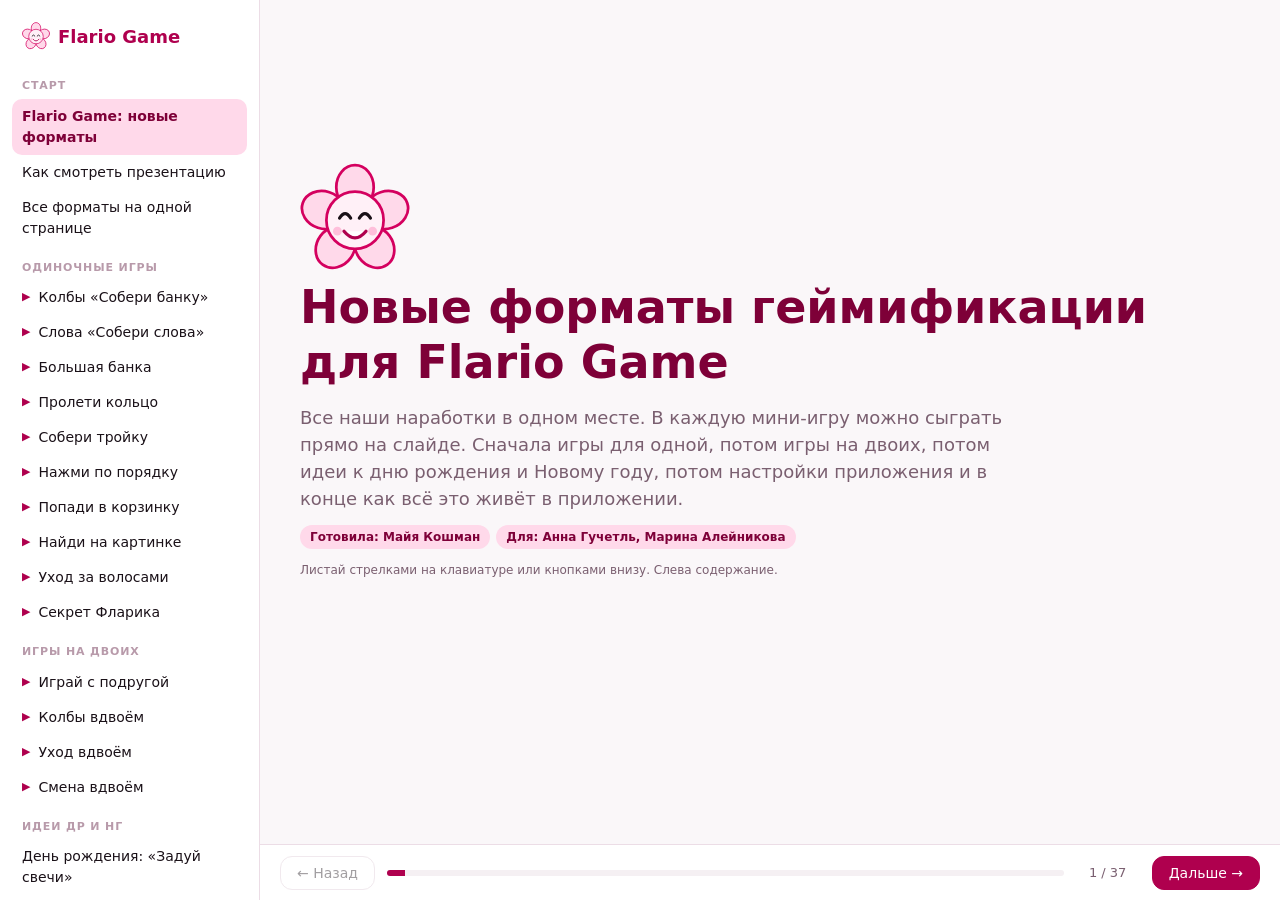
==== mini-games-deck/flario-mini-games.html @ 47e6e738 "Добавить интерактивную презентацию мини-игр Flario Game и навык по новым форматам геймификации Co-au" ====
<!doctype html>
<html lang="ru">
<head>
<meta charset="utf-8">
<meta name="viewport" content="width=device-width,initial-scale=1">
<title>Flario Game: новые форматы геймификации</title>
<style>:root{
  --bg:#faf7f9;--crimson:#af004e;--crimson-dark:#7e0038;--crimson2:#d4005f;--blush:#ffd9ea;
  --surface:#fff;--surface-soft:#f5f0f3;--border:#ecdde6;--border2:#ddc9d5;
  --text:#1a1118;--muted:#7a5f70;--text3:#b89aaa;
  --green:#27500a;--green-bg:#eaf3de;--amber:#633806;--amber-bg:#faeeda;--red:#a32d2d;--red-bg:#fcebeb;
  --s:1;
}
*{box-sizing:border-box}
html,body{margin:0;height:100%;background:var(--bg);color:var(--text);font-family:Geologica,"Segoe UI",system-ui,-apple-system,Roboto,Arial,sans-serif;font-size:16px;line-height:1.5}
button{font-family:inherit;cursor:pointer}
#deck{display:grid;grid-template-columns:260px 1fr;grid-template-rows:1fr 56px;height:100vh}
#side{grid-row:1/3;background:#fff;border-right:1px solid var(--border);overflow-y:auto;padding:18px 12px 24px}
#side .brand{font-weight:700;color:var(--crimson);font-size:18px;padding:4px 10px 14px;display:flex;align-items:center;gap:8px}
#side .sec{font-size:11px;letter-spacing:.08em;text-transform:uppercase;color:var(--text3);padding:14px 10px 4px;font-weight:600}
#side a{display:flex;gap:8px;align-items:center;padding:7px 10px;border-radius:10px;color:var(--text);text-decoration:none;font-size:14px;cursor:pointer}
#side a:hover{background:var(--surface-soft)}
#side a.on{background:var(--blush);color:var(--crimson-dark);font-weight:600}
#side a .play{font-size:11px;color:var(--crimson)}
#stage{overflow:auto;position:relative}
#bar{display:flex;align-items:center;gap:12px;padding:0 20px;border-top:1px solid var(--border);background:#fff}
#bar .grow{flex:1;height:6px;border-radius:3px;background:var(--surface-soft);overflow:hidden}
#bar .grow i{display:block;height:100%;background:var(--crimson);transition:width .3s}
#bar .cnt{font-size:13px;color:var(--muted);min-width:64px;text-align:center}
.btn{border:1px solid var(--border2);background:#fff;color:var(--text);border-radius:12px;padding:8px 16px;font-size:14px;font-weight:500;transition:.15s}
.btn:hover{background:var(--surface-soft)}
.btn.pri{background:var(--crimson);color:#fff;border-color:var(--crimson)}
.btn.pri:hover{background:var(--crimson-dark)}
.btn.sm{padding:5px 12px;font-size:13px;border-radius:10px}
.btn[disabled]{opacity:.4;cursor:default}

.slide{padding:28px 40px 40px;max-width:1280px;margin:0 auto;animation:fade .25s}
@keyframes fade{from{opacity:0;transform:translateY(6px)}to{opacity:1;transform:none}}
.slide h1{font-size:34px;line-height:1.2;margin:0 0 8px;color:var(--crimson-dark)}
.slide h2{font-size:26px;line-height:1.25;margin:0 0 6px;color:var(--crimson-dark)}
.slide h3{font-size:16px;margin:18px 0 6px;color:var(--crimson)}
.slide p{margin:6px 0}
.lead{font-size:18px;color:var(--muted);max-width:720px}
.pill{display:inline-block;font-size:12px;font-weight:600;padding:3px 10px;border-radius:20px;background:var(--blush);color:var(--crimson-dark);margin-right:6px}
.pill.g{background:var(--green-bg);color:var(--green)}
.pill.a{background:var(--amber-bg);color:var(--amber)}
.pill.r{background:var(--red-bg);color:var(--red)}
.split{display:grid;grid-template-columns:minmax(0,1fr) 420px;gap:36px;align-items:start}
.split.wide{grid-template-columns:minmax(0,1fr) 520px}
.card{background:#fff;border:1px solid var(--border);border-radius:18px;padding:16px 18px;margin:12px 0}
.card h4{margin:0 0 6px;font-size:14px;color:var(--crimson);text-transform:uppercase;letter-spacing:.04em}
.card.now{background:var(--green-bg);border-color:#cfe3b8}
.card.now h4{color:var(--green)}
.card.future{background:#f6f0fb;border-color:#e0d3f0}
.card.future h4{color:#5b3a8c}
.card.miss{background:var(--amber-bg);border-color:#efd5a8}
.card.miss h4{color:var(--amber)}
.card ul,.card ol{margin:4px 0 4px 18px;padding:0}
.card li{margin:3px 0}
.grid{display:grid;gap:14px}
.grid.c2{grid-template-columns:1fr 1fr}.grid.c3{grid-template-columns:repeat(3,1fr)}.grid.c4{grid-template-columns:repeat(4,1fr)}
.tile{background:#fff;border:1px solid var(--border);border-radius:18px;padding:14px 16px;cursor:pointer;transition:.15s;text-align:left}
.tile:hover{border-color:var(--crimson);transform:translateY(-2px);box-shadow:0 6px 18px rgba(175,0,78,.1)}
.tile b{display:block;color:var(--crimson-dark)}
.tile span{font-size:13px;color:var(--muted)}
.hero{min-height:calc(100vh - 140px);display:flex;flex-direction:column;justify-content:center;align-items:flex-start}
.hero h1{font-size:46px}
.divider{min-height:calc(100vh - 140px);display:flex;flex-direction:column;justify-content:center}
.divider .num{font-size:90px;font-weight:800;color:var(--blush);line-height:1}
table.t{width:100%;border-collapse:collapse;font-size:14px;background:#fff;border-radius:14px;overflow:hidden;border:1px solid var(--border)}
table.t th{background:var(--surface-soft);text-align:left;padding:9px 12px;font-size:12px;text-transform:uppercase;letter-spacing:.04em;color:var(--muted)}
table.t td{padding:9px 12px;border-top:1px solid var(--border);vertical-align:top}
table.t td.ok{background:var(--green-bg);color:var(--green);text-align:center;font-weight:600}
table.t td.no{background:var(--red-bg);color:var(--red);text-align:center;font-weight:600}
table.t td.mid{background:var(--amber-bg);color:var(--amber);text-align:center;font-weight:600}
table.t td.self{background:var(--surface-soft);text-align:center;color:var(--text3)}

/* phone */
.phone-wrap{width:420px;height:calc(660px * var(--s));display:flex;justify-content:center;position:sticky;top:12px}
.phone{width:380px;height:640px;border-radius:38px;background:#1a1118;padding:10px;transform:scale(var(--s));transform-origin:top center;box-shadow:0 20px 50px rgba(126,0,56,.22);flex:none}
.phone-screen{width:100%;height:100%;border-radius:30px;background:var(--bg);overflow:hidden;position:relative;display:flex;flex-direction:column}
.app-bar{display:flex;align-items:center;gap:8px;padding:12px 14px 10px;background:#fff;border-bottom:1px solid var(--border);flex:none}
.app-back{font-size:22px;color:var(--crimson);width:20px}
.app-title{flex:1;min-width:0;line-height:1.2}
.app-title b{font-size:15px;display:block;white-space:nowrap;overflow:hidden;text-overflow:ellipsis}
.app-title small{font-size:11px;color:var(--muted)}
.chip{background:var(--blush);color:var(--crimson-dark);font-weight:700;font-size:12px;border-radius:14px;padding:4px 9px;white-space:nowrap}
.app-body{flex:1;position:relative;overflow:hidden;display:flex;flex-direction:column;align-items:center;padding:8px 8px 10px;user-select:none;-webkit-user-select:none;touch-action:none}
.g-top{display:flex;gap:6px;align-items:center;justify-content:space-between;width:100%;font-size:13px;color:var(--muted);padding:0 4px 6px;flex:none}
.g-top b{color:var(--crimson-dark)}
.g-note{font-size:12px;color:var(--muted);text-align:center;padding:4px 10px;flex:none}
.tabs{display:flex;gap:6px;margin-bottom:6px;flex:none}
.tabs button{border:1px solid var(--border2);background:#fff;border-radius:16px;padding:4px 12px;font-size:12px;color:var(--muted)}
.tabs button.on{background:var(--crimson);color:#fff;border-color:var(--crimson)}
.overlay{position:absolute;inset:0;background:rgba(250,247,249,.94);display:flex;flex-direction:column;align-items:center;justify-content:center;gap:10px;text-align:center;padding:24px;z-index:50;animation:fade .25s}
.overlay h3{margin:0;font-size:22px;color:var(--crimson-dark)}
.overlay p{margin:0;color:var(--muted);font-size:14px}
.overlay.lose h3{color:var(--red)}
@keyframes shake{0%,100%{transform:translateX(0)}25%{transform:translateX(-5px)}75%{transform:translateX(5px)}}
.shake{animation:shake .25s}
@keyframes pop{0%{transform:scale(.8)}60%{transform:scale(1.12)}100%{transform:scale(1)}}
.pop{animation:pop .3s}
@keyframes bob{0%,100%{transform:translateY(0)}50%{transform:translateY(-6px)}}
.bob{animation:bob 1.6s ease-in-out infinite}

/* flasks */
.flasks{display:grid;grid-template-columns:repeat(3,92px);gap:14px 20px;justify-content:center;margin-top:8px}
.fl{position:relative;height:150px;display:flex;flex-direction:column;align-items:center;cursor:pointer;transition:transform .15s}
.fl.sel{transform:translateY(-12px)}
.fl .glass{width:50px;height:124px;border:3px solid #cdb3c3;border-top:none;border-radius:0 0 22px 22px;background:linear-gradient(90deg,rgba(255,255,255,.7),rgba(255,255,255,.2));display:flex;flex-direction:column-reverse;overflow:hidden;position:relative;margin-top:22px}
.fl.sel .glass{border-color:var(--crimson)}
.fl .glass:before{content:"";position:absolute;top:0;left:-3px;right:-3px;height:0}
.fl .lip{position:absolute;top:18px;width:62px;height:6px;border-radius:4px;background:#cdb3c3}
.fl.sel .lip{background:var(--crimson)}
.fl .seg{flex:none;height:25%;width:100%;transition:background .2s;border-top:1px solid rgba(255,255,255,.4)}
.fl .done{position:absolute;inset:0;display:flex;flex-direction:column;align-items:center;justify-content:flex-end;animation:pop .4s}
.fl .done small{font-size:10px;line-height:1.1;text-align:center;color:var(--crimson-dark);font-weight:600;max-width:90px}
.row-btns{display:flex;gap:8px;margin-top:10px;flex:none}

/* words */
.wheel{position:relative;width:250px;height:250px;margin:6px auto 0;border-radius:50%;background:#fff;border:1px solid var(--border);touch-action:none}
.wheel .lt{position:absolute;width:46px;height:46px;margin:-23px 0 0 -23px;border-radius:50%;background:var(--surface-soft);border:2px solid var(--border2);display:flex;align-items:center;justify-content:center;font-weight:700;font-size:20px;color:var(--crimson-dark)}
.wheel .lt.on{background:var(--crimson);color:#fff;border-color:var(--crimson)}
.wheel svg{position:absolute;inset:0;pointer-events:none}
.slots{display:flex;gap:5px;justify-content:center;margin:6px 0;min-height:40px}
.slots i{width:34px;height:40px;border-radius:8px;border:2px solid var(--border2);background:#fff;display:flex;align-items:center;justify-content:center;font-style:normal;font-weight:700;color:var(--crimson-dark);font-size:18px}
.slots i.f{background:var(--green-bg);border-color:#9ec47c;color:var(--green)}
.fw{display:grid;grid-template-columns:repeat(8,38px);gap:2px;justify-content:center;touch-action:none;margin-top:4px}
.fw div{width:38px;height:38px;border-radius:8px;background:#fff;border:1px solid var(--border);display:flex;align-items:center;justify-content:center;font-weight:700;font-size:17px;color:var(--text)}
.fw div.sel{background:var(--blush);border-color:var(--crimson2)}
.fw div.fd{background:var(--green-bg);border-color:#9ec47c;color:var(--green)}
.wl{display:flex;flex-wrap:wrap;gap:4px 10px;justify-content:center;font-size:12px;color:var(--muted);margin-top:8px}
.wl .fd{text-decoration:line-through;color:var(--green)}

/* pyramid */
.pyr{position:relative;width:340px;height:270px;margin-top:4px;flex:none}
.tl{position:absolute;width:40px;height:50px;border-radius:9px;background:#fff;border:2px solid var(--border2);box-shadow:0 3px 0 var(--border2);display:flex;align-items:center;justify-content:center;transition:.2s;padding:0}
.tl.free{border-color:var(--crimson);box-shadow:0 3px 0 var(--crimson)}
.tl.cov{background:#e6dbe1;cursor:default}
.tl.cov svg{opacity:.35}
.hand{display:flex;gap:6px;margin-top:10px;padding:8px;background:#fff;border:1px solid var(--border);border-radius:14px;flex:none}
.hand .sl{width:46px;height:56px;border-radius:9px;border:2px dashed var(--border2);display:flex;align-items:center;justify-content:center}
.hand .sl.f{border-style:solid;border-color:var(--crimson);background:var(--blush)}

/* steps */
.stp{display:flex;flex-direction:column;gap:8px;width:100%;padding:0 6px;margin-top:6px}
.stp button{border:1.5px solid var(--border2);background:#fff;border-radius:14px;padding:10px 14px;text-align:left;font-size:14px;color:var(--text)}
.stp button:hover{border-color:var(--crimson)}
.stp button.ok{background:var(--green-bg);border-color:#9ec47c;color:var(--green)}
.stp button.bad{background:var(--red-bg);border-color:#e29a9a;color:var(--red)}
.seq{display:flex;gap:6px;margin:6px 0}
.seq i{width:30px;height:30px;border-radius:50%;border:2px solid var(--border2);display:flex;align-items:center;justify-content:center;font-style:normal;font-size:13px;color:var(--text3);font-weight:700}
.seq i.f{background:var(--green);border-color:var(--green);color:#fff}

/* baskets */
.bk{position:relative;width:340px;height:440px;background:#fff;border:1px solid var(--border);border-radius:16px;overflow:hidden;flex:none;touch-action:none}
.bk .lane{position:absolute;top:0;bottom:0;border-right:1px dashed var(--border)}
.bk .jar{position:absolute;width:44px;text-align:center;font-size:9px;line-height:1.1;color:var(--muted);margin-left:-22px}
.bk .bsk{position:absolute;bottom:6px;height:64px;border-radius:6px 6px 18px 18px;background:var(--blush);border:2px solid var(--crimson2);display:flex;align-items:center;justify-content:center;font-weight:700;font-size:12px;color:var(--crimson-dark);text-align:center;transition:left .5s}
.bk .bsk.flip{animation:pop .4s}
.bk .rot{position:absolute;left:0;top:0;height:4px;background:var(--crimson);transition:width .1s linear}

/* find */
.scene{width:340px;height:330px;border-radius:14px;border:1px solid var(--border);background:#fff;flex:none;touch-action:manipulation}
.finds{display:grid;grid-template-columns:repeat(5,1fr);gap:4px;width:100%;margin-top:8px;padding:0 6px}
.finds div{background:#fff;border:1px solid var(--border);border-radius:10px;padding:3px 0 1px;text-align:center;font-size:9px;color:var(--muted);line-height:1.1}
.finds div.fd{background:var(--green-bg);border-color:#9ec47c;color:var(--green);text-decoration:line-through}
.tbar{width:100%;height:8px;background:var(--surface-soft);border-radius:4px;overflow:hidden;margin:2px 0 6px;flex:none}
.tbar i{display:block;height:100%;background:var(--crimson);width:100%}

/* head */
.headbox{position:relative;width:340px;height:200px;flex:none}
.menu{display:grid;grid-template-columns:repeat(4,1fr);gap:6px;width:100%;margin-top:6px;padding:0 4px}
.menu button{border:1.5px solid var(--border2);background:#fff;border-radius:12px;padding:5px 2px;font-size:10px;line-height:1.1;color:var(--text);display:flex;flex-direction:column;align-items:center;gap:2px}
.menu button.on{border-color:var(--crimson);background:var(--blush)}
.menu button.dis{opacity:.4}
.prog{width:100%;height:10px;background:var(--surface-soft);border-radius:5px;overflow:hidden;margin:4px 0;flex:none}
.prog i{display:block;height:100%;width:0;background:var(--crimson2);transition:width .1s}
.stepline{display:flex;gap:3px;margin:2px 0 6px;flex:none}
.stepline i{width:30px;height:8px;border-radius:4px;background:var(--border2)}
.stepline i.f{background:var(--green)}
.stepline i.c{background:var(--crimson2)}
.stepline i.p{box-shadow:0 0 0 2px #3b82c4 inset}
.role{font-size:12px;padding:3px 10px;border-radius:12px;background:#e6f0fa;color:#1c4f82;font-weight:600}
.role.me{background:var(--blush);color:var(--crimson-dark)}

/* spa */
.spa{position:relative;width:344px;height:470px;background:#fbeff5;border-radius:16px;border:1px solid var(--border);overflow:hidden;flex:none;touch-action:manipulation}
.spa .st{position:absolute;transform:translate(-50%,-50%);border-radius:14px;background:#fff;border:2px solid var(--border2);display:flex;align-items:center;justify-content:center;text-align:center;font-size:10px;line-height:1.1;color:var(--muted);cursor:pointer;padding:2px}
.spa .st.shelf{width:78px;height:40px;font-size:9px;border-color:var(--crimson2);color:var(--crimson-dark);font-weight:600}
.spa .st.seat{width:76px;height:64px;background:#eef6fc;border-color:#9bbbd8}
.spa .st.desk{width:110px;height:44px;background:var(--amber-bg);border-color:#e3b873}
.spa .st.sink{width:76px;height:64px;background:#e3f0fa;border-color:#6aa2d2}
.spa .st.door{width:120px;height:28px;border-style:dashed;cursor:default}
.spa .ppl{position:absolute;width:30px;height:30px;margin:-15px 0 0 -15px;z-index:5;cursor:pointer}
.spa .chef{z-index:8}
.spa .chef.sel{filter:drop-shadow(0 0 5px #af004e)}
.spa .bub{position:absolute;left:50%;bottom:30px;transform:translateX(-50%);background:#fff;border:1px solid var(--border2);border-radius:8px;padding:2px 5px;font-size:9px;width:100px;text-align:center;line-height:1.25;color:var(--text)}
.spa .pat{position:absolute;left:0;right:0;top:32px;height:4px;background:#ddd;border-radius:2px;overflow:hidden}
.spa .pat i{display:block;height:100%;background:var(--green)}
.spa .hold{position:absolute;top:-12px;left:18px;font-size:9px;background:var(--crimson);color:#fff;border-radius:6px;padding:0 4px;white-space:nowrap}
.spa .work{position:absolute;left:-6px;right:-6px;top:-8px;height:4px;background:#ddd;border-radius:2px;overflow:hidden}
.spa .work i{display:block;height:100%;background:var(--crimson2)}

/* pair shell */
.mini{position:absolute;inset:0;display:flex;flex-direction:column;padding:14px;gap:8px;overflow:auto}
.person{display:flex;align-items:center;gap:10px;padding:8px 10px;border:1.5px solid var(--border);border-radius:14px;background:#fff;cursor:pointer}
.person.on{border-color:var(--crimson);background:var(--blush)}
.ava{width:34px;height:34px;border-radius:50%;background:var(--surface-soft);display:flex;align-items:center;justify-content:center;font-weight:700;color:var(--crimson)}

/* settings */
.cal{display:grid;grid-template-columns:repeat(7,1fr);gap:4px;width:100%}
.cal b{font-size:11px;text-align:center;color:var(--text3);font-weight:500}
.cal button{aspect-ratio:1;border-radius:10px;border:1px solid var(--border);background:#fff;font-size:12px;position:relative;color:var(--text);padding:0}
.cal button.sh{background:var(--crimson);color:#fff;border-color:var(--crimson)}
.cal button.off{background:var(--surface-soft);color:var(--text3)}
.cal button .ev{position:absolute;right:2px;top:0;font-size:10px}
.note{background:#fff;border:1px solid var(--border);border-radius:12px;padding:8px 10px;font-size:13px;display:flex;gap:8px;justify-content:space-between;width:100%}
.note button{border:none;background:none;color:var(--text3);font-size:16px}
input.in,textarea.in{width:100%;border:1.5px solid var(--border2);border-radius:12px;padding:8px 10px;font:inherit;font-size:14px;background:#fff}
.slider{width:100%;accent-color:var(--crimson)}

/* planner */
.plan{display:grid;grid-template-columns:repeat(7,1fr);gap:8px}
.plan label{font-size:12px;font-weight:700;color:var(--crimson-dark);display:block;margin-bottom:2px}
.plan select{width:100%;padding:7px 4px;border-radius:10px;border:1.5px solid var(--border2);font:inherit;font-size:12px;background:#fff}
.chk{margin:4px 0;padding:6px 10px;border-radius:10px;font-size:13px}
.chk.ok{background:var(--green-bg);color:var(--green)}
.chk.bad{background:var(--red-bg);color:var(--red)}
.pic{background:#fff;border:1px solid var(--border);border-radius:18px;padding:10px}
.pic svg{width:100%;height:auto;display:block}
.cap{font-size:13px;color:var(--muted);text-align:center;margin-top:4px}
.kbd{font-size:12px;color:var(--muted)}
@media(max-width:1000px){#deck{grid-template-columns:1fr}#side{display:none}.split,.split.wide{grid-template-columns:1fr}.slide{padding:20px}.phone-wrap{margin:0 auto;position:static}}
</style>
</head>
<body>
<div id="deck">
  <nav id="side"></nav>
  <main id="stage"></main>
  <div id="bar">
    <button class="btn prev">← Назад</button>
    <div class="grow"><i></i></div>
    <div class="cnt"></div>
    <button class="btn pri next">Дальше →</button>
  </div>
</div>
<script>(function () {
  const NS = 'http://www.w3.org/2000/svg';
  function mk(ns, tag, attrs, kids) {
    const e = ns ? document.createElementNS(ns, tag) : document.createElement(tag);
    for (const k in attrs || {}) {
      const v = attrs[k];
      if (v == null || v === false) continue;
      if (k === 'class') e.setAttribute('class', v);
      else if (k === 'style' && typeof v === 'object') Object.assign(e.style, v);
      else if (k === 'html') e.innerHTML = v;
      else if (k.startsWith('on')) e.addEventListener(k.slice(2), v);
      else e.setAttribute(k, v === true ? '' : v);
    }
    const add = (c) => {
      if (c == null || c === false) return;
      if (Array.isArray(c)) c.forEach(add);
      else e.appendChild(c.nodeType ? c : document.createTextNode(String(c)));
    };
    kids.forEach(add);
    return e;
  }
  const h = (t, a, ...k) => mk(null, t, a, k);
  const s = (t, a, ...k) => mk(NS, t, a, k);

  const U = {
    h, s,
    rand: (a, b) => a + Math.random() * (b - a),
    ri: (a, b) => Math.floor(a + Math.random() * (b - a + 1)),
    pick: (arr) => arr[Math.floor(Math.random() * arr.length)],
    clamp: (v, a, b) => Math.max(a, Math.min(b, v)),
    shuffle(arr) {
      const a = arr.slice();
      for (let i = a.length - 1; i > 0; i--) {
        const j = Math.floor(Math.random() * (i + 1));
        [a[i], a[j]] = [a[j], a[i]];
      }
      return a;
    },
    svgURL: (str) => 'data:image/svg+xml;charset=utf-8,' + encodeURIComponent(str),
  };

  const PALETTE = [
    { c: '#d4005f', name: 'Маска Instant Transformation' },
    { c: '#e8a33d', name: 'Эликсир Recharging' },
    { c: '#5aa02c', name: 'Шампунь Multiuse' },
    { c: '#3b82c4', name: 'Маска с гиалуроном' },
    { c: '#8b5fbf', name: 'Пилинг Refreshing Exfoliation' },
  ];

  function flarik(emotion = 'happy', size = 64, extra = '') {
    const petals = [0, 72, 144, 216, 288]
      .map((a) => `<ellipse cx="50" cy="22" rx="17" ry="20" fill="#ffd9ea" stroke="#d4005f" stroke-width="2.5" transform="rotate(${a} 50 52)"/>`)
      .join('');
    const eyes = {
      happy: '<path d="M36 50q5-8 10 0M54 50q5-8 10 0" stroke="#1a1118" stroke-width="3" fill="none" stroke-linecap="round"/>',
      wow: '<circle cx="41" cy="50" r="4.5" fill="#1a1118"/><circle cx="59" cy="50" r="4.5" fill="#1a1118"/>',
      sleepy: '<path d="M36 51h10M54 51h10" stroke="#1a1118" stroke-width="3" stroke-linecap="round"/><text x="68" y="38" font-size="14" fill="#7a5f70" font-weight="700">z</text>',
      love: '<path d="M41 55l-6-6a3.5 3.5 0 015-5l1 1 1-1a3.5 3.5 0 015 5z M59 55l-6-6a3.5 3.5 0 015-5l1 1 1-1a3.5 3.5 0 015 5z" fill="#d4005f"/>',
      wink: '<circle cx="41" cy="50" r="4" fill="#1a1118"/><path d="M54 50q5-7 10 0" stroke="#1a1118" stroke-width="3" fill="none" stroke-linecap="round"/>',
    }[emotion] || '';
    const mouth = emotion === 'wow'
      ? '<ellipse cx="50" cy="66" rx="5" ry="6" fill="#af004e"/>'
      : emotion === 'sleepy'
      ? '<path d="M44 66h12" stroke="#af004e" stroke-width="3" stroke-linecap="round"/>'
      : '<path d="M40 62q10 12 20 0" stroke="#af004e" stroke-width="3" fill="#fff" stroke-linecap="round"/>';
    return `<svg xmlns="http://www.w3.org/2000/svg" viewBox="0 0 100 100" width="${size}" height="${size}" ${extra}>${petals}<circle cx="50" cy="52" r="26" fill="#fff0f7" stroke="#d4005f" stroke-width="2.5"/>${eyes}${mouth}<circle cx="34" cy="62" r="4" fill="#ffb3d3" opacity=".8"/><circle cx="66" cy="62" r="4" fill="#ffb3d3" opacity=".8"/></svg>`;
  }

  function productSVG(kind, color, size = 64) {
    const lid = '#7e0038';
    const body = {
      jar: `<rect x="14" y="30" width="36" height="30" rx="7" fill="${color}"/><rect x="12" y="20" width="40" height="12" rx="4" fill="${lid}"/><rect x="20" y="40" width="24" height="12" rx="3" fill="#fff" opacity=".85"/>`,
      tube: `<path d="M20 8h24l-3 46H23z" fill="${color}"/><rect x="22" y="54" width="20" height="8" rx="2" fill="${lid}"/><rect x="25" y="22" width="14" height="16" rx="2" fill="#fff" opacity=".85"/>`,
      bottle: `<rect x="18" y="22" width="28" height="40" rx="8" fill="${color}"/><rect x="26" y="10" width="12" height="13" rx="2" fill="${lid}"/><rect x="22" y="34" width="20" height="16" rx="3" fill="#fff" opacity=".85"/>`,
      spray: `<rect x="20" y="26" width="24" height="36" rx="7" fill="${color}"/><rect x="28" y="16" width="8" height="11" fill="${lid}"/><rect x="24" y="8" width="18" height="8" rx="3" fill="${lid}"/><rect x="24" y="36" width="16" height="14" rx="3" fill="#fff" opacity=".85"/>`,
      pump: `<rect x="16" y="26" width="32" height="36" rx="8" fill="${color}"/><rect x="29" y="12" width="6" height="15" fill="${lid}"/><rect x="22" y="6" width="22" height="7" rx="3" fill="${lid}"/><rect x="22" y="36" width="20" height="16" rx="3" fill="#fff" opacity=".85"/>`,
      dropper: `<circle cx="32" cy="12" r="8" fill="${lid}"/><rect x="28" y="19" width="8" height="38" rx="3" fill="${color}" opacity=".9"/><path d="M29 57h6l-3 6z" fill="${color}"/>`,
    }[kind];
    return `<svg viewBox="0 0 64 64" width="${size}" height="${size}" xmlns="http://www.w3.org/2000/svg">${body}</svg>`;
  }

  const ICONS = {
    bank: '<rect x="5" y="9" width="14" height="11" rx="3"/><rect x="4" y="4" width="16" height="5" rx="2"/>',
    drop: '<path d="M12 3c4 5 6 8 6 11a6 6 0 01-12 0c0-3 2-6 6-11z"/>',
    smear: '<path d="M3 15c3-6 6 4 9-2s6 4 9-2" /><path d="M3 20c3-6 6 4 9-2s6 4 9-2"/>',
    foam: '<circle cx="8" cy="14" r="4"/><circle cx="16" cy="12" r="5"/><circle cx="12" cy="6" r="3"/>',
    spray: '<rect x="7" y="9" width="9" height="12" rx="2"/><path d="M10 9V5h4v4M17 4l3-1M17 6h3M17 8l3 1"/>',
    pipette: '<circle cx="12" cy="5" r="3"/><path d="M10 8h4v10l-2 3-2-3z"/>',
    cap: '<path d="M3 17a9 9 0 0118 0z"/><path d="M3 20h18"/>',
    components: '<path d="M12 3l7 4v8l-7 4-7-4V7z"/><circle cx="12" cy="11" r="2"/>',
    aromas: '<path d="M7 20c-3-4 3-6 0-10s3-6 0-8M14 20c-3-4 3-6 0-10s3-6 0-8"/>',
  };
  function icon(name, size = 26, color = '#af004e', fill = 'none') {
    return `<svg viewBox="0 0 24 24" width="${size}" height="${size}" fill="${fill}" stroke="${color}" stroke-width="1.8" stroke-linecap="round" stroke-linejoin="round">${ICONS[name]}</svg>`;
  }

  const ITEMS = {
    mask: ['Баночка маски', '<rect x="8" y="16" width="24" height="18" rx="4" fill="#d4005f"/><rect x="7" y="10" width="26" height="7" rx="3" fill="#7e0038"/><rect x="13" y="22" width="14" height="7" rx="2" fill="#fff"/>'],
    spray: ['Спрей', '<rect x="13" y="18" width="14" height="18" rx="3" fill="#3b82c4"/><rect x="17" y="10" width="6" height="8" fill="#7e0038"/><rect x="14" y="5" width="13" height="5" rx="2" fill="#7e0038"/>'],
    tube: ['Шампунь', '<path d="M12 5h16l-2 29H14z" fill="#5aa02c"/><rect x="14" y="34" width="12" height="5" rx="1" fill="#7e0038"/><rect x="16" y="14" width="8" height="10" fill="#fff"/>'],
    pipette: ['Пипетка', '<circle cx="20" cy="8" r="6" fill="#af004e"/><rect x="17" y="13" width="6" height="20" rx="2" fill="#bfe3ee"/><path d="M18 33h4l-2 5z" fill="#bfe3ee"/>'],
    cap: ['Термошапка', '<path d="M5 27A15 15 0 0135 27z" fill="#d4005f"/><rect x="4" y="27" width="32" height="5" rx="2" fill="#7e0038"/>'],
    elixir: ['Эликсир', '<rect x="12" y="15" width="16" height="22" rx="5" fill="#e8a33d"/><rect x="16" y="9" width="8" height="7" fill="#7e0038"/><rect x="15" y="22" width="10" height="9" rx="2" fill="#fff"/>'],
    comb: ['Расчёска', '<rect x="4" y="14" width="32" height="7" rx="3" fill="#8b5fbf"/><path d="M8 21v8M13 21v8M18 21v8M23 21v8M28 21v8M33 21v8" stroke="#8b5fbf" stroke-width="2.5" stroke-linecap="round"/>'],
    towel: ['Полотенце', '<rect x="7" y="9" width="26" height="24" rx="3" fill="#fff" stroke="#af004e" stroke-width="2"/><path d="M7 16h26M7 26h26" stroke="#ffb3d3" stroke-width="4"/>'],
    dryer: ['Фен', '<rect x="5" y="9" width="23" height="13" rx="6" fill="#444"/><rect x="26" y="12" width="8" height="7" rx="2" fill="#888"/><rect x="13" y="20" width="8" height="15" rx="3" fill="#444"/>'],
    scissors: ['Ножницы', '<path d="M12 4l14 22M28 4L14 26" stroke="#666" stroke-width="3" stroke-linecap="round"/><circle cx="12" cy="31" r="5" fill="none" stroke="#af004e" stroke-width="3"/><circle cx="28" cy="31" r="5" fill="none" stroke="#af004e" stroke-width="3"/>'],
  };
  function itemSVG(id, size = 36) {
    return `<svg viewBox="0 0 40 40" width="${size}" height="${size}">${ITEMS[id][1]}</svg>`;
  }

  function phoneApp(mount, opts) {
    mount.innerHTML = '';
    const body = h('div', { class: 'app-body' });
    mount.append(
      h('div', { class: 'app-bar' },
        h('span', { class: 'app-back' }, '‹'),
        h('div', { class: 'app-title' }, h('b', {}, opts.title), opts.sub ? h('small', {}, opts.sub) : null),
        opts.reward === false ? null : h('span', { class: 'chip' }, '+{value} 🌸')),
      body);
    return body;
  }

  function result(body, o) {
    const old = body.querySelector('.overlay');
    if (old) old.remove();
    const ov = h('div', { class: 'overlay ' + (o.win ? 'win' : 'lose') });
    ov.append(h('div', { class: 'bob', html: flarik(o.win ? 'happy' : 'sleepy', 96) }));
    ov.append(h('h3', {}, o.win ? (o.title || 'Молодец! +{value} 🌸') : (o.title || 'Не получилось')));
    if (o.text) ov.append(h('p', {}, o.text));
    if (o.onRetry) ov.append(h('button', { class: 'btn pri', onclick: () => { ov.remove(); o.onRetry(); } }, o.retryLabel || 'Сыграть ещё раз'));
    body.append(ov);
    return ov;
  }

  window.Core = { U, h, s, PALETTE, flarik, productSVG, icon, ICONS, ITEMS, itemSVG, phoneApp, result, NS };
  window.Games = {};
})();

window.CATALOG = [
  {
    id: 'flasks', game: 'flasks', pair: false, name: 'Колбы «Собери банку»', family: 'Разложить', icon: '🧪',
    goal: 'Запомнить, как выглядят продукты нашей сети и как они называются. Консультант собирает цветные колбы, и каждая полная колба превращается в настоящую банку продукта.',
    how: [
      'На экране шесть колб: четыре с перемешанными цветами и две пустые.',
      'Нажимаешь на колбу, потом на колбу, куда перелить. Можно лить на такой же цвет или в пустую.',
      'Когда колба заполнена одним цветом, прозрачная колба превращается в банку продукта с названием. Внешний вид берём из базы продуктов.',
      'Все четыре банки собраны, значит игра пройдена.',
    ],
    now: ['Игра «Сопоставь»: четыре вопроса про продукты месяца, на каждый правильный ответ открывается картинка продукта. Работает на заданиях с выбором ответа, которые уже есть.'],
    future: 'Отдельный тип задания «игра». Колбы собираются на экране, банки подтягиваются из базы продуктов по сети: для Зелёного яблока те, что продаются в ЗЯ, для Милы те, что продаются в Миле. Продукты берём не только из «продукта месяца», а из всего ассортимента сети.',
    miss: ['Тип задания «игра» с экраном игры.', 'Фильтр баночек по сети в базе продуктов.', 'Анимация переливания.'],
    risk: 'Если колб и цветов будет больше, игра станет тяжёлой для быстрого задания. Держим четыре цвета и две пустые.',
  },
  {
    id: 'words', game: 'words', pair: false, name: 'Слова «Собери слова»', family: 'Найти', icon: '🔤',
    goal: 'Закрепить ключевые слова продукта из гайда: из чего состоит, что делает, как наносится. Слова собираем сами, а не читаем.',
    how: [
      'Режим «Круг букв»: буквы лежат по кругу, ты проводишь пальцем и собираешь слово.',
      'Режим «Филворд»: сетка 8 на 8, слова спрятаны по горизонтали, вертикали и по диагонали, в том числе задом наперёд.',
      'Слова берём из гайда продукта месяца (в примере: состав шампуня Multiuse Shampoo).',
      'Собрала все слова, игра пройдена.',
    ],
    now: ['Квиз «Допиши слово»: слова с пропущенными буквами из гайда. Работает на задании с вводом/выбором ответа.'],
    future: 'Игровой экран с кругом букв и филвордом. Список слов команда заполняет в карточке задания: одно поле на слово, максимум шесть. Подходит как мини-игра в конце недели.',
    miss: ['Экран игры.', 'Поле «список слов» в карточке задания.'],
    risk: 'Не ставим слова в первый день продукта: консультант ещё не читала гайд.',
  },
  {
    id: 'merge', game: 'merge', pair: false, name: 'Большая банка', family: 'Аркада', icon: '🫙',
    goal: 'Развлечь и запомнить размеры и линейки продуктов. Игра в духе «большого арбуза»: одинаковые склеиваются в следующий размер.',
    how: [
      'Сверху падают маленькие продукты. Ты выбираешь, в какое место упадёт банка: ведёшь пальцем и отпускаешь.',
      'Две одинаковые склеиваются и становятся следующим размером: от 20 мл до 1000 мл, всего десять размеров.',
      'Как только собрана самая большая банка, игра заканчивается победой.',
      'Если банки поднимаются выше пунктирной линии и стоят там, банка переполняется, можно сыграть ещё раз.',
    ],
    now: ['Квиз «Расставь по размеру»: от самого маленького до самого большого продукта. Показывает те же размеры, но без игры.'],
    future: 'Игровой экран с физикой падающих банок. Размеры и картинки берутся из базы продуктов, ряд из десяти размеров собирает команда.',
    miss: ['Экран игры с физикой.', 'Десять картинок с размерами для ряда.'],
    risk: 'Нужен хороший баланс, чтобы выигрыш был реален за пару минут.',
  },
  {
    id: 'flyer', game: 'flyer', pair: false, name: 'Пролети кольцо', family: 'Аркада', icon: '🌀', tag: 'Тип игры, как делал Вадим (СЕО)',
    goal: 'Быстрая весёлая игра на реакцию, которая поддерживает привычку заходить в приложение каждый день.',
    how: [
      'Нажатие поднимает банку вверх. Без нажатия она падает вниз.',
      'Нужно пролетать между блоками и не касаться их.',
      'Каждый этап заканчивается кольцом в форме Фларика с дыркой: нужно пролететь внутрь.',
      'Этапов десять. Десятое кольцо финальное: пролетела, значит выиграла.',
    ],
    now: ['Нет аналога на текущих механиках. Ближайшее: ситуативка с «быстрым выбором», но это не про реакцию.'],
    future: 'Игровой экран с простой физикой. Кольцо-Фларик можно менять на блоки в других сезонах. Вместо банки можно запускать другой продукт.',
    miss: ['Экран игры.', 'Картинка кольца Фларика.'],
    risk: 'На телефонах с разной скоростью нужна одинаковая сложность. Делаем скорость в пикселях в секунду, а не в кадрах.',
  },
  {
    id: 'pyramid', game: 'pyramid', pair: false, name: 'Собери тройку', family: 'Разложить', icon: '🃏',
    goal: 'Запомнить значки и понятия: банка, капля, мазок, пена, спрей, пипетка, шапка, компоненты. Они же потом встречаются на карточках продуктов.',
    how: [
      'Карты лежат пирамидой в пять уровней. Брать можно только открытые карты.',
      'Взятая карта идёт в руку. Рука на пять мест.',
      'Три одинаковые карты в руке исчезают.',
      'Нужно разобрать всю пирамиду. Если рука заполнена пятью разными, проигрыш.',
    ],
    now: ['Квиз «Какой значок к какому описанию». Тот же материал, но без игры.'],
    future: 'Игровой экран, значки можно менять под месяц. Можно подтягивать иконки компонентов и ароматов из базы.',
    miss: ['Экран игры.', 'Набор иконок для карт.'],
    risk: 'Раскладка должна всегда решаться. Мы строим её от обратного, чтобы тройки всегда можно собрать.',
  },
  {
    id: 'steps', game: 'steps', pair: false, name: 'Нажми по порядку', family: 'Кнопки', icon: '🔢',
    goal: 'Выучить порядок нанесения продукта из гайда. Порядок шагов берём точно из карточки продукта.',
    how: [
      'Шаги нанесения стоят на кнопках вперемешку.',
      'Нужно нажать их в правильном порядке. Подсказок нет.',
      'Попытка одна. Нажала не то, игра закончилась.',
      'Выбираем гайд: маска, пилинг, шампунь. В приложении каждый день один гайд.',
    ],
    now: ['Это можно сделать уже сейчас: задание «Расставь шаги» на механике ситуативки с последовательным выбором.'],
    future: 'Отдельный игровой экран. Шаги берутся прямо из карточки продукта, ничего вручную перепечатывать не нужно.',
    miss: ['Поле «шаги нанесения» в базе продуктов.', 'Ограничение «одна попытка в день».'],
    risk: 'Не ставим в первый день продукта.',
  },
  {
    id: 'baskets', game: 'baskets', pair: false, name: 'Попади в корзинку', family: 'Разложить', icon: '🧺',
    goal: 'Научить различать группы продуктов: очищение, увлажнение, несмываемый уход.',
    how: [
      'Сверху падают баночки с названиями продуктов. Внизу три корзины.',
      'Нажимаешь на дорожку, и нижняя баночка перелетает туда.',
      'Подписи на корзинах меняются местами, поэтому нужно читать, а не запоминать места.',
      'Нужно положить в корзины правильно пятнадцать баночек. Три ошибки, и игра заканчивается.',
    ],
    now: ['Квиз «К какой группе относится продукт»: список продуктов и три варианта.'],
    future: 'Игровой экран. Группы корзин и список продуктов настраиваются: можно делать по линейкам, а не только по типу ухода.',
    miss: ['Экран игры.', 'Поле «группа продукта» в базе.'],
    risk: 'Скорость падения нужно держать мягкой, чтобы не было стресса.',
  },
  {
    id: 'find', game: 'find', pair: false, name: 'Найди на картинке', family: 'Найти', icon: '🔍',
    goal: 'Развлечь и запомнить, как выглядят продукты и инструменты. Комната в беспорядке, нужно за 45 секунд найти десять предметов.',
    how: [
      'Картинка: комната, в которой всё разбросано. Предметы спрятаны среди вещей.',
      'Внизу список из десяти предметов, которые нужно найти.',
      'Таймер стартует после первого нажатия. Нашла предмет, нажми на него.',
      'Нашла все десять до конца таймера, значит победа.',
    ],
    now: ['Картинка с метками для ситуативки: «нажми на продукт» на одной фотографии. Работает на задании с выбором.'],
    future: 'Игровой экран с настоящими иллюстрациями комнаты. Комнату можно менять по сезонам: кабинет, зал, новогодняя комната.',
    miss: ['Иллюстрации комнат.', 'Экран с таймером.'],
    risk: 'Комнат нужно несколько, чтобы не повторяться.',
  },
  {
    id: 'head', game: 'head', pair: false, name: 'Уход за волосами', family: 'Уход', icon: '💆',
    goal: 'Закрепить порядок ухода в салоне: шампунь, пилинг, маска, термозащита, фен. Тут шаги идут по карточкам продуктов Limba Cosmetics.',
    how: [
      'Клиентка в кресле. Внизу меню средств: шампунь, пилинг, маска, термозащита, душ, полотенце, фен и одно лишнее (эликсир-масло).',
      'Выбираешь нужное средство и тапаешь по голове, пока шкала не заполнится.',
      'Порядок по карточкам: шампунь, смыть, пилинг, смыть, полотенце, маска (3 минуты, не смывая), термозащита, фен.',
      'Подсказку можно включить или выключить. Играет время и количество ошибок выбора.',
    ],
    now: ['Квиз «Что дальше?» с теми же восемью шагами, но без тапов и без головы.'],
    future: 'Игровой экран с головой клиентки. Шаги, время и названия берём из карточки продукта. Можно делать вариации: окрашенные волосы, поврежденные, кудрявые.',
    miss: ['Экран игры с головой.', 'Шаги по продуктам в базе.', 'Рисунки эффектов (пена, вода, маска).'],
    risk: 'Нужно точно сверять шаги с карточками, иначе в игре будет ошибка в регламенте.',
  },
  {
    id: 'secret', game: 'secret', pair: false, name: 'Секрет Фларика', family: 'Слой поверх игр', icon: '🌸', layer: true,
    goal: 'Дать причину заходить каждую неделю и внимательно смотреть игры. Это не отдельная игра, а скрытый слой поверх любой игры недели.',
    how: [
      'Раз в неделю Фларик случайно вылетает или выглядывает в одной из игр этой недели.',
      'Если консультант его заметила и нажала, открывается карточка с эмоцией.',
      'Четыре эмоции за месяц собирают секрет. Четвёртая проигрывается: счастливый Фларик приносит подарок.',
      'Подарок появляется в профиле в разделе «Доступно» и «Мои заказы». Если подарков много, оформляем сразу. Если мало, в конце месяца.',
    ],
    now: ['Скрытая карточка в заданиях дня: «найди Фларика» на картинке. Прогресс эмоций живёт в профиле.'],
    future: 'Слой, который включается в настройках контент-плана на нужные недели. Фларик появляется в случайной игре недели один раз.',
    miss: ['Хранилище собранных эмоций в профиле.', 'Подарок в «Мои заказы».', 'Правила: когда оформляем сразу, когда в конце месяца.'],
    risk: 'Не обещаем подарки заранее: консультант не должна чувствовать, что что-то упустила.',
  },
];

window.PAIR = [
  {
    id: 'pairshell', game: 'pairshell', name: 'Играй с подругой', family: 'Вдвоём: приглашение', icon: '🤝', shell: true,
    goal: 'Открыть парные задания. Это общая оболочка: ты зовёшь коллегу из своей сети, она принимает или откладывает, потом вы играете в одну из парных игр.',
    how: ['Выбираешь коллегу из сети и парную игру.', 'Коллеге приходит приглашение.', 'Она может принять или отказаться «пока».', 'Если приняла, вы играете. Если отказалась, обычное задание дня ты выполняешь без неё.'],
    now: ['Через инвайт, который уже есть в приложении: коллега принимает приглашение, а задание выполняется отдельно у каждой.'],
    future: 'Приглашение в игру в реальном времени. Игра идёт на двух телефонах.',
    miss: ['Игра на двух телефонах одновременно.', 'Список коллег одной сети.', 'Уведомление об игре.'],
    risk: 'Если подруга не отвечает, у консультанта не должно быть чувства, что она «проиграла».',
  },
  {
    id: 'flasks2', game: 'flasks2', name: 'Колбы вдвоём', family: 'Разложить', icon: '🧪',
    goal: 'Собирать банки по очереди: ты делаешь ход, потом подруга, потом снова ты. Победа общая.',
    how: ['Одна и та же доска у обеих.', 'Ходите по очереди: один переливает, потом другой.', 'Нужно вместе собрать все четыре банки.', 'В презентации подруга играет сама, чтобы ты видела, как это работает.'],
    now: ['Две консультантки по очереди выполняют вопросы одной ситуативки.'],
    future: 'Две консультантки в одной игре на двух телефонах. Общий счёт ходов.',
    miss: ['Игра на двух телефонах.', 'Очередь ходов.'],
    risk: 'Если одна уходит из игры, партию нужно сохранять или передавать другой.',
  },
  {
    id: 'head2', game: 'head2', name: 'Уход вдвоём', family: 'Уход', icon: '💇',
    goal: 'Провести клиентку через уход вдвоём. Роли смешанные: обе берут продукты и обе работают душем.',
    how: [
      'Восемь шагов: у каждой по четыре.',
      'Консультантка 1: шампунь, смыть пилинг, маска, фен.',
      'Консультантка 2: смыть шампунь, пилинг, полотенце, термозащита.',
      'В презентации вторую консультантку играет компьютер. Можно поменяться ролями.',
    ],
    now: ['Два задания одной недели, которые выполняются в паре и совпадают по продуктам. Результат общий, но игры нет.'],
    future: 'Игра на двух телефонах с живой подругой. Шаги раздаются по ролям.',
    miss: ['Игра на двух телефонах.', 'Раздача ролей.'],
    risk: 'Если пара играет с разной скоростью, нужен таймаут на шаг.',
  },
  {
    id: 'spa', game: 'spa', name: 'Смена вдвоём', family: 'Вдвоём: тяжёлая', icon: '🛁', heavy: true,
    goal: 'Спа-салон как в «Оверкукд». Приходят клиенты с разными просьбами: помыть голову шампунем, уложить спреем или термозащитой, провести консультацию. Вдвоём успеваете.',
    how: [
      'Клиенты ждут у входа. У каждого над головой список просьб и полоска терпения.',
      'Нажимаешь на повара и потом на то, куда ему идти. Повар может нести баночку или клиента.',
      'Клиента нужно отвести на нужное место: мойка, кресло, стол консультации. Потом принести нужную баночку и применить.',
      'Нужно обслужить шестерых. Если трое уходят недовольными, игра закончена.',
      'В презентации ты управляешь обоими поварами. В приложении у каждой консультантки свой повар.',
    ],
    now: ['Парное задание «Смена»: две консультантки выполняют по списку задач и отмечают, кто что сделал. Без реального времени.'],
    future: 'Игра в реальном времени на двух телефонах. Клиентов и просьбы настраивает команда.',
    miss: ['Игра в реальном времени.', 'Синхронизация двух телефонов.', 'Списки просьб клиентов.'],
    risk: 'Самая тяжёлая игра: не ставим чаще одного раза в неделю и только в выходной слот.',
  },
];

(function () {
  const { flarik, itemSVG, icon } = Core;
  const frame = (title, inner, extra = '') => `<svg viewBox="0 0 220 340" xmlns="http://www.w3.org/2000/svg" font-family="Geologica, system-ui, sans-serif">
    <rect width="220" height="340" rx="22" fill="#faf7f9" stroke="#ddc9d5" stroke-width="2"/>
    <rect x="1" y="1" width="218" height="34" rx="21" fill="#fff"/><rect x="1" y="20" width="218" height="15" fill="#fff"/><path d="M1 35H219" stroke="#ecdde6"/>
    <text x="14" y="25" font-size="16" fill="#af004e">‹</text><text x="32" y="25" font-size="12" font-weight="700" fill="#1a1118">${title}</text>
    ${inner}${extra}</svg>`;
  const t = (x, y, s, o = '') => `<text x="${x}" y="${y}" font-size="${o.size || 10}" fill="${o.fill || '#7a5f70'}" text-anchor="${o.a || 'middle'}" font-weight="${o.w || 500}">${s}</text>`;

  const A = {};

  A.candles = () => {
    const xs = [60, 85, 110, 135, 160];
    const lab = ['Открой задание дня', 'Выполни его', 'Забери фларики', 'Загляни в профиль', 'Открой «Мои заказы»'];
    let g = `<rect x="30" y="150" width="160" height="70" rx="10" fill="#ffd9ea" stroke="#d4005f" stroke-width="2"/><path d="M30 170q20 14 40 0t40 0t40 0t40 0" fill="#fff" stroke="#d4005f" stroke-width="2"/><rect x="20" y="220" width="180" height="12" rx="6" fill="#af004e"/>`;
    xs.forEach((x, i) => {
      g += `<rect x="${x - 4}" y="112" width="8" height="38" rx="2" fill="${['#ffb3d3', '#fff', '#ffd9ea', '#fff', '#ffb3d3'][i]}" stroke="#af004e" stroke-width="1.5"/>
      <path d="M${x} 90q8 12 0 22q-8-10 0-22z" fill="${i < 2 ? '#bbb' : '#ffb300'}" opacity="${i < 2 ? .4 : 1}"/>
      <circle cx="${x}" cy="130" r="0"/>${t(x, 146, i + 1, { fill: '#7e0038', w: 700 })}`;
    });
    lab.forEach((l, i) => { g += t(24, 252 + i * 15, i + 1 + '. ' + l, { a: 'start', size: 10, fill: i < 2 ? '#27500a' : '#7a5f70' }); });
    g += t(110, 70, 'Задуй свечи по порядку', { size: 12, fill: '#7e0038', w: 700 });
    g += t(110, 56, 'как мы пользуемся приложением', { size: 9 });
    return frame('Задуй свечи', g);
  };

  A.gifts = () => {
    let g = '<rect x="1" y="35" width="218" height="304" fill="#f8eaf1"/><rect x="1" y="250" width="218" height="89" rx="0" fill="#e9d3de"/>';
    g += '<rect x="14" y="52" width="60" height="50" rx="4" fill="#cfe6f5" stroke="#b89aaa" stroke-width="3"/><rect x="100" y="60" width="106" height="8" fill="#b8896b"/><rect x="130" y="170" width="76" height="60" rx="6" fill="#d9b8c9"/><ellipse cx="90" cy="290" rx="70" ry="22" fill="#f1c6dc"/><rect x="20" y="170" width="50" height="80" rx="6" fill="#c7b8e8"/>';
    const boxes = [[40, 275, '#d4005f'], [180, 55, '#3b82c4'], [152, 160, '#5aa02c'], [48, 160, '#e8a33d'], [118, 292, '#8b5fbf'], [190, 220, '#d4005f'], [95, 72, '#5aa02c'], [30, 125, '#3b82c4'], [165, 270, '#e8a33d'], [78, 205, '#8b5fbf']];
    boxes.forEach(([x, y, c], i) => { g += `<g transform="translate(${x} ${y}) rotate(${i * 13 - 30})"><rect x="-9" y="-8" width="18" height="16" rx="2" fill="${c}"/><path d="M0 -8V8M-9 0H9" stroke="#fff" stroke-width="2.5"/><path d="M0 -8q-7-8-8-2q0 4 8 2q8 2 8-2q-1-6-8 2" fill="none" stroke="#fff" stroke-width="1.5"/></g>`; });
    g += '<g opacity=".9"><rect x="30" y="255" width="40" height="22" rx="4" fill="#cfd8e8"/><rect x="100" y="190" width="34" height="18" rx="4" fill="#f2c9a0"/></g>';
    g += `<rect x="12" y="44" width="70" height="0"/>`;
    g += `<rect x="70" y="40" width="80" height="0"/>`;
    g += `<rect x="62" y="40" width="96" height="16" rx="8" fill="#fff" stroke="#ecdde6"/>${t(110, 52, 'Найдено 3 из 10 · 0:32', { size: 9, fill: '#7e0038', w: 700 })}`;
    return frame('Подарки в комнате', g);
  };

  A.tree = () => {
    let g = '<rect x="1" y="35" width="218" height="304" fill="#14283d"/>';
    for (let i = 0; i < 24; i++) g += `<circle cx="${(i * 53) % 210 + 6}" cy="${(i * 37) % 280 + 42}" r="1.4" fill="#fff" opacity=".7"/>`;
    g += '<path d="M110 62l-60 90h30l-45 70h50l-35 55h120l-35-55h50l-45-70h30z" fill="#1f6b3a" stroke="#14502b" stroke-width="2"/><rect x="100" y="277" width="20" height="26" fill="#6b4226"/><path d="M110 50l5 10h11l-9 7 3 11-10-6-10 6 3-11-9-7h11z" fill="#ffd34d"/>';
    const pts = [[110, 110, '#d4005f'], [90, 150, '#3b82c4'], [135, 160, '#e8a33d'], [70, 200, '#8b5fbf'], [112, 205, '#d4005f'], [152, 212, '#3b82c4'], [95, 245, '#e8a33d'], [140, 250, '#8b5fbf'], [60, 255, '#d4005f'], [165, 255, '#e8a33d']];
    pts.forEach(([x, y, c], i) => { g += `<circle cx="${x}" cy="${y}" r="7" fill="${c}"/><circle cx="${x - 2}" cy="${y - 2}" r="2" fill="#fff" opacity=".7"/>`; });
    g += '<path d="M60 130q30 14 80 -4M45 190q60 24 120 -6M38 245q70 22 144 -2" stroke="#ffd34d" stroke-width="2" fill="none" stroke-dasharray="3 5"/>';
    g += `<rect x="30" y="311" width="160" height="20" rx="10" fill="#fff" opacity=".92"/>${t(110, 325, 'Найди 10 наших баночек на ёлке · 4/10', { size: 9, fill: '#7e0038', w: 700 })}`;
    g += '<g transform="translate(20 80)">' + itemSVG('mask', 28) + '</g><g transform="translate(168 120)">' + itemSVG('spray', 26) + '</g>';
    return frame('Найди 10 на ёлке', g);
  };

  A.clock = () => {
    let g = '<circle cx="110" cy="120" r="70" fill="#fff" stroke="#af004e" stroke-width="4"/>';
    for (let i = 0; i < 12; i++) {
      const a = (i / 12) * Math.PI * 2 - Math.PI / 2;
      const on = i < 5;
      g += `<circle cx="${110 + Math.cos(a) * 55}" cy="${120 + Math.sin(a) * 55}" r="${i === 4 ? 9 : 7}" fill="${on ? '#af004e' : '#ffd9ea'}" stroke="#af004e" stroke-width="1.5"/>${t(110 + Math.cos(a) * 55, 124 + Math.sin(a) * 55, i + 1, { size: 9, fill: on ? '#fff' : '#7e0038', w: 700 })}`;
    }
    g += `<path d="M110 120L110 80" stroke="#7e0038" stroke-width="3" stroke-linecap="round"/><path d="M110 120L136 130" stroke="#7e0038" stroke-width="3" stroke-linecap="round"/><circle cx="110" cy="120" r="5" fill="#7e0038"/>`;
    g += t(110, 214, 'Удар 5 из 12', { size: 12, fill: '#7e0038', w: 700 });
    g += t(110, 232, 'Развилка: чем смываем год?', { size: 10 });
    g += `<rect x="14" y="244" width="94" height="52" rx="12" fill="#fff" stroke="#af004e" stroke-width="2"/>${t(61, 266, 'Пилинг', { size: 12, fill: '#7e0038', w: 700 })}${t(61, 282, 'на кожу головы', { size: 9 })}`;
    g += `<rect x="112" y="244" width="94" height="52" rx="12" fill="#fff" stroke="#ddc9d5" stroke-width="2"/>${t(159, 266, 'Маска', { size: 12, fill: '#7e0038', w: 700 })}${t(159, 282, 'для длины', { size: 9 })}`;
    g += t(110, 322, 'Выбор меняет следующий шаг', { size: 9 });
    return frame('Двенадцать ударов', g);
  };

  A.garland = () => {
    let g = '<rect x="1" y="35" width="218" height="304" fill="#fdf0f6"/>';
    const rows = 4, per = 8;
    for (let r = 0; r < rows; r++) {
      const y = 70 + r * 52;
      g += `<path d="M10 ${y}Q110 ${y + 26} 210 ${y}" stroke="#2b2b2b" stroke-width="2" fill="none"/>`;
      for (let i = 0; i < per; i++) {
        const k = r * per + i;
        if (k >= 31) break;
        const x = 18 + (i / (per - 1)) * 184;
        const yy = y + 26 * Math.sin((i / (per - 1)) * Math.PI) * 0.9 + 4;
        const lit = k < 17;
        const c = ['#d4005f', '#e8a33d', '#3b82c4', '#5aa02c'][k % 4];
        g += `<rect x="${x - 2}" y="${yy - 2}" width="4" height="7" fill="#444"/><circle cx="${x}" cy="${yy + 12}" r="8" fill="${lit ? c : '#d9ccd3'}" ${lit ? 'stroke="#fff" stroke-width="1.5"' : ''}/>${lit ? `<circle cx="${x}" cy="${yy + 12}" r="13" fill="${c}" opacity=".18"/>` : ''}`;
      }
    }
    g += t(110, 290, 'Лампочка за каждый день декабря,', { size: 10 });
    g += t(110, 304, 'в который закрыто задание дня', { size: 10 });
    g += `<rect x="62" y="312" width="96" height="20" rx="10" fill="#ffd9ea"/>${t(110, 326, 'Горит 17 из 31', { size: 10, fill: '#7e0038', w: 700 })}`;
    return frame('Гирлянда декабря', g);
  };

  A.result = () => frame('Готово', `<g transform="translate(60 80)">${flarik('happy', 100)}</g>${t(110, 210, 'Молодец! +{value} 🌸', { size: 15, fill: '#7e0038', w: 700 })}${t(110, 232, 'Награда придёт в тот же день', { size: 10 })}<rect x="30" y="260" width="160" height="34" rx="12" fill="#af004e"/>${t(110, 282, 'Вернуться на главную', { size: 11, fill: '#fff', w: 600 })}`);

  window.Art = A;
})();

(function () {
  const { h, PALETTE, productSVG, U } = Core;
  const KINDS = ['jar', 'bottle', 'tube', 'pump', 'spray'];

  Games.flasks = function (body, opt = {}) {
    const pair = !!opt.pair;
    const colors = PALETTE.slice(0, 4);
    let state, sel, moves, turn, busy, hist, timers = [], dead = false;

    const later = (fn, ms) => { const t = setTimeout(() => { if (!dead) fn(); }, ms); timers.push(t); };

    function fresh() {
      let flasks;
      do {
        const units = U.shuffle([].concat(...colors.map((_, i) => [i, i, i, i])));
        flasks = [0, 1, 2, 3].map((i) => units.slice(i * 4, i * 4 + 4));
        flasks.push([], []);
      } while (flasks.some((f) => f.length && f.every((x) => x === f[0])));
      return flasks;
    }
    const done = (f) => f.length === 4 && f.every((x) => x === f[0]);

    function reset() {
      state = fresh(); sel = null; moves = 0; turn = 'me'; busy = false; hist = [];
      render();
    }

    function canPour(a, b) {
      const A = state[a], B = state[b];
      if (a === b || !A.length || done(A) || B.length >= 4) return 0;
      if (B.length && B[B.length - 1] !== A[A.length - 1]) return 0;
      let run = 0;
      for (let i = A.length - 1; i >= 0 && A[i] === A[A.length - 1]; i--) run++;
      return Math.min(run, 4 - B.length);
    }
    function pour(a, b) {
      const n = canPour(a, b);
      if (!n) return false;
      hist.push(JSON.stringify(state));
      for (let i = 0; i < n; i++) state[b].push(state[a].pop());
      moves++;
      return true;
    }
    const doneCount = () => state.filter(done).length;

    function bot() {
      let best = null, score = -1;
      for (let a = 0; a < 6; a++) for (let b = 0; b < 6; b++) {
        const n = canPour(a, b);
        if (!n) continue;
        let sc = 0;
        if (state[b].length) sc = 10 + n; else if (new Set(state[a]).size > 1) sc = 3; else continue;
        if (sc > score) { score = sc; best = [a, b]; }
      }
      if (best) pour(best[0], best[1]);
      turn = 'me'; busy = false;
      render();
      check();
    }

    function check() {
      if (doneCount() === 4) {
        later(() => Core.result(body, {
          win: true,
          text: pair ? 'Вы собрали все банки вместе. Ходов на двоих: ' + moves : 'Все банки собраны за ' + moves + ' ходов.',
          onRetry: reset,
        }), 500);
      }
    }

    function tap(i) {
      if (busy || turn !== 'me') return;
      if (sel == null) {
        if (state[i].length && !done(state[i])) { sel = i; render(); }
        return;
      }
      if (sel === i) { sel = null; render(); return; }
      const ok = pour(sel, i);
      sel = null;
      if (!ok) { render(); return; }
      render();
      check();
      if (pair && doneCount() < 4) {
        turn = 'friend'; busy = true; render();
        later(bot, 1100);
      }
    }

    function undo() {
      if (!hist.length || busy) return;
      state = JSON.parse(hist.pop()); moves = Math.max(0, moves - 1); sel = null; render();
    }

    function flaskEl(f, i) {
      const el = h('div', { class: 'fl' + (sel === i ? ' sel' : ''), onclick: () => tap(i) });
      el.append(h('div', { class: 'lip' }));
      const glass = h('div', { class: 'glass' });
      if (done(f)) {
        const c = colors[f[0]];
        glass.append(h('div', { class: 'seg', style: { background: c.c, height: '100%', opacity: .25 } }));
        const d = h('div', { class: 'done' });
        d.append(h('div', { html: productSVG(KINDS[f[0] % KINDS.length], c.c, 54) }), h('small', {}, c.name));
        glass.append(d);
      } else {
        f.forEach((c) => glass.append(h('div', { class: 'seg', style: { background: colors[c].c } })));
      }
      el.append(glass);
      return el;
    }

    function render() {
      body.innerHTML = '';
      body.append(h('div', { class: 'g-top' },
        h('span', {}, 'Собрано банок: ', h('b', {}, doneCount() + ' / 4')),
        pair
          ? h('span', { class: 'role ' + (turn === 'me' ? 'me' : '') }, turn === 'me' ? 'Твой ход' : 'Ходит подруга…')
          : h('span', {}, 'Ходов: ', h('b', {}, moves))));
      body.append(h('div', { class: 'g-note' }, 'Нажми на колбу, потом на колбу, куда перелить. Переливать можно на такой же цвет или в пустую. Когда колба полная одного цвета, она превращается в банку продукта.'));
      const grid = h('div', { class: 'flasks' });
      state.forEach((f, i) => grid.append(flaskEl(f, i)));
      body.append(grid);
      body.append(h('div', { class: 'row-btns' },
        h('button', { class: 'btn sm', onclick: undo }, '↶ Шаг назад'),
        h('button', { class: 'btn sm', onclick: reset }, 'Заново')));
    }

    reset();
    return () => { dead = true; timers.forEach(clearTimeout); };
  };
})();

(function () {
  const { h, s, U } = Core;

  Games.words = function (body) {
    let mode = 'wheel';
    let dead = false;

    const ROUNDS = [
      { w: 'СЕРИН', hint: 'Аминокислота из состава Multiuse Shampoo' },
      { w: 'ПРОЛИН', hint: 'Ещё одна аминокислота из состава шампуня' },
      { w: 'ЛИЗИН', hint: 'И ещё одна, из того же списка' },
    ];
    const FW = ['ШАМПУНЬ', 'СЕРИН', 'ЛИЗИН', 'ПРОЛИН', 'АЛАНИН', 'ГЛИЦИН'];

    function wheel() {
      let round = 0, picked = [], dragging = false, nodes = [];
      body.innerHTML = '';
      body.append(tabs());
      const info = h('div', { class: 'g-top' });
      const slots = h('div', { class: 'slots' });
      const wh = h('div', { class: 'wheel' });
      const line = s('svg', { width: 250, height: 250 });
      const poly = s('polyline', { points: '', fill: 'none', stroke: '#d4005f', 'stroke-width': 6, 'stroke-linecap': 'round', 'stroke-linejoin': 'round', opacity: .5 });
      line.append(poly);
      body.append(info, slots, wh);
      body.append(h('div', { class: 'g-note' }, 'Проведи пальцем по буквам по кругу, чтобы собрать слово. Не отпускай, пока не соберёшь до конца.'));

      function setup() {
        const r = ROUNDS[round];
        info.innerHTML = '';
        info.append(h('span', {}, r.hint), h('b', {}, (round + 1) + ' / ' + ROUNDS.length));
        slots.innerHTML = '';
        r.w.split('').forEach(() => slots.append(h('i')));
        wh.innerHTML = ''; wh.append(line);
        picked = []; poly.setAttribute('points', '');
        let letters = r.w.split('');
        let sh;
        do { sh = U.shuffle(letters); } while (sh.join('') === r.w);
        nodes = sh.map((ch, i) => {
          const a = (i / sh.length) * Math.PI * 2 - Math.PI / 2;
          const n = h('div', { class: 'lt', style: { left: 125 + Math.cos(a) * 88 + 'px', top: 125 + Math.sin(a) * 88 + 'px' } }, ch);
          n.dataset.i = i; n.dataset.ch = ch;
          wh.append(n);
          return n;
        });
      }
      function center(n) { return [parseFloat(n.style.left), parseFloat(n.style.top)]; }
      function draw() {
        poly.setAttribute('points', picked.map((n) => center(n).join(',')).join(' '));
        [...slots.children].forEach((c, i) => { c.textContent = picked[i] ? picked[i].dataset.ch : ''; });
        nodes.forEach((n) => n.classList.toggle('on', picked.includes(n)));
      }
      function hit(e) {
        const el = document.elementFromPoint(e.clientX, e.clientY);
        return el && el.classList.contains('lt') && wh.contains(el) ? el : null;
      }
      wh.addEventListener('pointerdown', (e) => {
        const n = hit(e);
        if (!n) return;
        dragging = true; picked = [n]; draw();
        wh.setPointerCapture(e.pointerId);
      });
      wh.addEventListener('pointermove', (e) => {
        if (!dragging) return;
        const n = hit(e);
        if (n && !picked.includes(n)) { picked.push(n); draw(); }
      });
      const end = () => {
        if (!dragging) return;
        dragging = false;
        const word = picked.map((n) => n.dataset.ch).join('');
        if (word === ROUNDS[round].w) {
          [...slots.children].forEach((c) => c.classList.add('f'));
          setTimeout(() => {
            if (dead) return;
            round++;
            if (round >= ROUNDS.length) Core.result(body, { win: true, text: 'Все три слова из состава собраны.', retryLabel: 'Теперь филворд', onRetry: () => { mode = 'fw'; filword(); } });
            else setup();
          }, 600);
        } else {
          wh.classList.add('shake');
          setTimeout(() => { wh.classList.remove('shake'); picked = []; draw(); }, 260);
        }
      };
      wh.addEventListener('pointerup', end);
      wh.addEventListener('pointercancel', end);
      setup();
    }

    function filword() {
      const N = 8;
      let grid = null;
      const dirs = [[1, 0], [0, 1], [1, 1]];
      function build() {
        for (let attempt = 0; attempt < 200; attempt++) {
          const g = Array.from({ length: N }, () => Array(N).fill(''));
          let ok = true;
          for (const w of U.shuffle(FW).sort((a, b) => b.length - a.length)) {
            let placed = false;
            for (let t = 0; t < 120 && !placed; t++) {
              const d = U.pick(dirs);
              const rev = Math.random() < .3;
              const word = rev ? w.split('').reverse().join('') : w;
              const x = U.ri(0, N - 1), y = U.ri(0, N - 1);
              const ex = x + d[0] * (word.length - 1), ey = y + d[1] * (word.length - 1);
              if (ex >= N || ey >= N) continue;
              let fit = true;
              for (let i = 0; i < word.length; i++) {
                const c = g[y + d[1] * i][x + d[0] * i];
                if (c && c !== word[i]) { fit = false; break; }
              }
              if (!fit) continue;
              for (let i = 0; i < word.length; i++) g[y + d[1] * i][x + d[0] * i] = word[i];
              placed = true;
            }
            if (!placed) { ok = false; break; }
          }
          if (ok) {
            const abc = 'АБВГДЕЖЗИКЛМНОПРСТУФХЦЧШЭЮЯ';
            for (let y = 0; y < N; y++) for (let x = 0; x < N; x++) if (!g[y][x]) g[y][x] = U.pick(abc.split(''));
            return g;
          }
        }
        return null;
      }
      grid = build();
      const found = new Set();
      const foundCells = new Set();
      body.innerHTML = '';
      body.append(tabs());
      body.append(h('div', { class: 'g-top' }, h('span', {}, 'Слова из состава шампуня Multiuse'), h('b', {}, '0 / ' + FW.length)));
      const fw = h('div', { class: 'fw' });
      const cells = [];
      for (let y = 0; y < N; y++) for (let x = 0; x < N; x++) {
        const c = h('div', {}, grid[y][x]);
        c.dataset.x = x; c.dataset.y = y;
        cells.push(c); fw.append(c);
      }
      const wl = h('div', { class: 'wl' });
      FW.forEach((w) => { const e = h('span', {}, w); e.dataset.w = w; wl.append(e); });
      body.append(fw, wl, h('div', { class: 'g-note' }, 'Веди пальцем по прямой линии: вправо, вниз или по диагонали. Слова могут идти и задом наперёд.'));

      let start = null, cur = [];
      const at = (x, y) => cells[y * N + x];
      function cellFrom(e) {
        const el = document.elementFromPoint(e.clientX, e.clientY);
        return el && fw.contains(el) && el !== fw ? el : null;
      }
      function line(a, b) {
        const dx = b.x - a.x, dy = b.y - a.y;
        if (dx && dy && Math.abs(dx) !== Math.abs(dy)) return [a];
        const n = Math.max(Math.abs(dx), Math.abs(dy));
        const sx = Math.sign(dx), sy = Math.sign(dy);
        return Array.from({ length: n + 1 }, (_, i) => ({ x: a.x + sx * i, y: a.y + sy * i }));
      }
      function paint() {
        cells.forEach((c) => c.classList.remove('sel'));
        cur.forEach((p) => at(p.x, p.y).classList.add('sel'));
      }
      fw.addEventListener('pointerdown', (e) => {
        const c = cellFrom(e); if (!c) return;
        start = { x: +c.dataset.x, y: +c.dataset.y }; cur = [start]; paint();
        fw.setPointerCapture(e.pointerId);
      });
      fw.addEventListener('pointermove', (e) => {
        if (!start) return;
        const c = cellFrom(e); if (!c) return;
        cur = line(start, { x: +c.dataset.x, y: +c.dataset.y }); paint();
      });
      const up = () => {
        if (!start) return;
        const str = cur.map((p) => grid[p.y][p.x]).join('');
        const rev = str.split('').reverse().join('');
        const w = FW.find((x) => !found.has(x) && (x === str || x === rev));
        if (w) {
          found.add(w);
          cur.forEach((p) => foundCells.add(p.y * N + p.x));
          cells.forEach((c, i) => c.classList.toggle('fd', foundCells.has(i)));
          wl.querySelector(`[data-w="${w}"]`).classList.add('fd');
          body.querySelector('.g-top b').textContent = found.size + ' / ' + FW.length;
          if (found.size === FW.length) setTimeout(() => !dead && Core.result(body, { win: true, text: 'Все слова найдены.', retryLabel: 'Сыграть в круг букв', onRetry: () => { mode = 'wheel'; wheel(); } }), 500);
        }
        start = null; cur = []; paint();
      };
      fw.addEventListener('pointerup', up);
      fw.addEventListener('pointercancel', up);
    }

    function tabs() {
      return h('div', { class: 'tabs' },
        h('button', { class: mode === 'wheel' ? 'on' : '', onclick: () => { mode = 'wheel'; wheel(); } }, 'Круг букв'),
        h('button', { class: mode === 'fw' ? 'on' : '', onclick: () => { mode = 'fw'; filword(); } }, 'Филворд'));
    }

    wheel();
    return () => { dead = true; };
  };
})();

(function () {
  const { h, U, productSVG } = Core;

  const TIERS = [
    { r: 15, vol: '20 мл', kind: 'dropper', col: '#ffd9ea' },
    { r: 18, vol: '50 мл', kind: 'tube', col: '#ffc2dd' },
    { r: 22, vol: '120 мл', kind: 'spray', col: '#ffa9cf' },
    { r: 26, vol: '150 мл', kind: 'bottle', col: '#ff8dbf' },
    { r: 31, vol: '200 мл', kind: 'pump', col: '#f26aa8' },
    { r: 36, vol: '245 г', kind: 'jar', col: '#e24891' },
    { r: 42, vol: '300 мл', kind: 'bottle', col: '#d4005f' },
    { r: 48, vol: '500 г', kind: 'jar', col: '#af004e' },
    { r: 55, vol: '750 мл', kind: 'pump', col: '#930043' },
    { r: 63, vol: '1000 мл', kind: 'bottle', col: '#7e0038' },
  ];

  Games.merge = function (body) {
    const W = 340, H = 460, LINE = 74, G = 900;
    let balls, dropX, cd, next, over, raf, last, high, dead = false, overT, score;
    const sprites = TIERS.map((t) => {
      const c = document.createElement('canvas');
      c.width = c.height = t.r * 2 + 2;
      const ctx = c.getContext('2d');
      const img = new Image();
      img.onload = () => {
        ctx.beginPath(); ctx.arc(t.r + 1, t.r + 1, t.r, 0, 7);
        const g = ctx.createRadialGradient(t.r * .7, t.r * .6, 2, t.r, t.r, t.r);
        g.addColorStop(0, '#fff'); g.addColorStop(1, t.col);
        ctx.fillStyle = g; ctx.fill();
        ctx.lineWidth = 2; ctx.strokeStyle = 'rgba(126,0,56,.35)'; ctx.stroke();
        const sz = t.r * 1.45;
        ctx.drawImage(img, t.r + 1 - sz / 2, t.r + 1 - sz / 2 - 2, sz, sz);
        ctx.fillStyle = '#1a1118'; ctx.font = `700 ${Math.max(8, t.r * .3)}px Geologica, sans-serif`; ctx.textAlign = 'center';
        ctx.fillText(t.vol, t.r + 1, t.r * 1.9 - 2);
        c.ready = true;
      };
      img.src = U.svgURL(productSVG(t.kind, TIERS.indexOf(t) < 6 ? '#af004e' : '#ffd9ea', 64));
      return c;
    });

    const canvas = h('canvas', { width: W, height: H, style: { width: W + 'px', height: H + 'px', borderRadius: '16px', border: '1px solid var(--border)', background: '#fff', touchAction: 'none', flex: 'none' } });
    const ctx = canvas.getContext('2d');
    const top = h('div', { class: 'g-top' });
    body.append(top, canvas, h('div', { class: 'g-note' }, 'Выбери, где отпустить банку: веди пальцем и отпусти. Две одинаковые склеиваются в следующий размер. Собери самую большую, и игра закончится.'));

    function reset() {
      balls = []; dropX = W / 2; cd = 0; over = false; high = 0; overT = 0; score = 0; last = performance.now();
      next = U.ri(0, 2);
      const ov = body.querySelector('.overlay'); if (ov) ov.remove();
      showTop();
    }
    function showTop() {
      top.innerHTML = '';
      top.append(h('span', {}, 'Собрано: ', h('b', {}, (high ? TIERS[high].vol : '—') + ' (цель 1000 мл)')), h('span', {}, 'Дальше: ', h('b', {}, TIERS[next].vol)));
    }
    function drop() {
      if (over || cd > 0) return;
      const t = TIERS[next];
      const x = U.clamp(dropX, t.r + 4, W - t.r - 4);
      balls.push({ x, y: 36, vx: 0, vy: 40, t: next, r: t.r, age: 0, dead: false });
      next = U.ri(0, 3); cd = .55; showTop();
    }
    function pos(e) {
      const rc = canvas.getBoundingClientRect();
      dropX = (e.clientX - rc.left) * (W / rc.width);
    }
    canvas.addEventListener('pointerdown', (e) => { pos(e); canvas.setPointerCapture(e.pointerId); });
    canvas.addEventListener('pointermove', (e) => pos(e));
    canvas.addEventListener('pointerup', (e) => { pos(e); drop(); });

    function step(dt) {
      for (const b of balls) {
        b.vy += G * dt; b.x += b.vx * dt; b.y += b.vy * dt; b.age += dt;
        b.vx *= .998;
        if (b.x < b.r) { b.x = b.r; b.vx = Math.abs(b.vx) * .2; }
        if (b.x > W - b.r) { b.x = W - b.r; b.vx = -Math.abs(b.vx) * .2; }
        if (b.y > H - b.r) { b.y = H - b.r; b.vy = -Math.abs(b.vy) * .1; b.vx *= .96; }
      }
      const add = [];
      for (let it = 0; it < 3; it++) {
        for (let i = 0; i < balls.length; i++) {
          const a = balls[i]; if (a.dead) continue;
          for (let j = i + 1; j < balls.length; j++) {
            const b = balls[j]; if (b.dead) continue;
            const dx = b.x - a.x, dy = b.y - a.y, min = a.r + b.r;
            const d2 = dx * dx + dy * dy;
            if (d2 >= min * min || d2 === 0) continue;
            const d = Math.sqrt(d2);
            if (a.t === b.t && a.t < 9 && it === 0) {
              a.dead = b.dead = true;
              const nt = a.t + 1;
              add.push({ x: (a.x + b.x) / 2, y: (a.y + b.y) / 2, vx: (a.vx + b.vx) / 2, vy: (a.vy + b.vy) / 2 - 40, t: nt, r: TIERS[nt].r, age: 2, dead: false });
              score += nt;
              continue;
            }
            const nx = dx / d, ny = dy / d, ov = min - d;
            const ma = a.r * a.r, mb = b.r * b.r, tm = ma + mb;
            a.x -= nx * ov * (mb / tm); a.y -= ny * ov * (mb / tm);
            b.x += nx * ov * (ma / tm); b.y += ny * ov * (ma / tm);
            const rv = (b.vx - a.vx) * nx + (b.vy - a.vy) * ny;
            if (rv < 0) {
              const imp = -rv * 1.1;
              a.vx -= nx * imp * (mb / tm); a.vy -= ny * imp * (mb / tm);
              b.vx += nx * imp * (ma / tm); b.vy += ny * imp * (ma / tm);
            }
          }
        }
      }
      if (add.length) {
        balls = balls.filter((b) => !b.dead).concat(add);
        add.forEach((n) => { if (n.t > high) { high = n.t; showTop(); } });
        if (high >= 9 && !over) win();
      }
    }
    function win() {
      over = true;
      setTimeout(() => !dead && Core.result(body, { win: true, text: 'Собрана банка на 1000 мл. Игра закончена.', onRetry: reset }), 700);
    }

    function draw() {
      ctx.clearRect(0, 0, W, H);
      ctx.setLineDash([6, 6]); ctx.strokeStyle = '#e29a9a'; ctx.beginPath(); ctx.moveTo(0, LINE); ctx.lineTo(W, LINE); ctx.stroke(); ctx.setLineDash([]);
      for (const b of balls) {
        const sp = sprites[b.t];
        if (sp.ready) ctx.drawImage(sp, b.x - b.r - 1, b.y - b.r - 1);
        else { ctx.fillStyle = TIERS[b.t].col; ctx.beginPath(); ctx.arc(b.x, b.y, b.r, 0, 7); ctx.fill(); }
      }
      if (!over) {
        const t = TIERS[next];
        const x = U.clamp(dropX, t.r + 4, W - t.r - 4);
        ctx.globalAlpha = cd > 0 ? .25 : .7;
        const sp = sprites[next];
        if (sp.ready) ctx.drawImage(sp, x - t.r - 1, 36 - t.r - 1);
        ctx.globalAlpha = .25; ctx.strokeStyle = '#af004e'; ctx.setLineDash([3, 5]);
        ctx.beginPath(); ctx.moveTo(x, 36 + t.r); ctx.lineTo(x, H); ctx.stroke(); ctx.setLineDash([]); ctx.globalAlpha = 1;
      }
    }

    function loop(now) {
      if (dead) return;
      const dt = Math.min(.033, (now - last) / 1000); last = now;
      if (!over) {
        cd = Math.max(0, cd - dt);
        for (let k = 0; k < 2; k++) step(dt / 2);
        const risky = balls.some((b) => b.age > 1.4 && b.y - b.r < LINE);
        overT = risky ? overT + dt : Math.max(0, overT - dt);
        if (overT > 2) {
          over = true;
          Core.result(body, { win: false, title: 'Банка переполнилась', text: 'Склеивай одинаковые чаще, тогда места хватит.', onRetry: reset });
        }
      }
      draw();
      raf = requestAnimationFrame(loop);
    }
    reset();
    raf = requestAnimationFrame(loop);
    return () => { dead = true; cancelAnimationFrame(raf); };
  };
})();

(function () {
  const { h, U, productSVG, flarik } = Core;

  Games.flyer = function (body) {
    const W = 340, H = 460, JX = 90, JR = 12, SPEED = 125;
    let y, vy, started, over, stage, ents, spawnX, camX, last, raf, dead = false, flash = 0, toSpawn;
    const jarImg = new Image(); jarImg.src = U.svgURL(productSVG('jar', '#d4005f', 64));
    const flImg = new Image(); flImg.src = U.svgURL(flarik('happy', 64));

    const canvas = h('canvas', { width: W, height: H, style: { width: W + 'px', height: H + 'px', borderRadius: '16px', border: '1px solid var(--border)', background: '#fff7fb', touchAction: 'none', flex: 'none' } });
    const ctx = canvas.getContext('2d');
    canvas.__dbg = () => ({ y, vy, ents, camX, stage, over });
    const top = h('div', { class: 'g-top' });
    body.append(top, canvas, h('div', { class: 'g-note' }, 'Тап — банка летит вверх. Между этапами пролетай через кольцо в виде Фларика. Десятое кольцо — финал.'));

    function queueStage(n) {
      const cnt = 1 + Math.floor((n - 1) / 3);
      const gap = 168 - n * 4;
      for (let i = 0; i < cnt; i++) {
        spawnX += 190;
        ents.push({ k: 'pipe', x: spawnX, gy: U.rand(130, H - 130), gap, passed: false });
      }
      spawnX += 200;
      ents.push({ k: 'ring', x: spawnX, cy: U.rand(150, H - 150), hr: 46, passed: false, n });
    }

    function reset() {
      y = H / 2; vy = 0; started = false; over = false; stage = 1; ents = []; spawnX = 260; camX = 0; flash = 0; last = performance.now();
      queueStage(1);
      const ov = body.querySelector('.overlay'); if (ov) ov.remove();
      showTop();
    }
    function showTop() {
      top.innerHTML = '';
      const dots = Array.from({ length: 10 }, (_, i) => (i < stage - 1 ? '●' : '○')).join('');
      top.append(h('span', {}, 'Этап ', h('b', {}, stage + ' / 10')), h('span', { style: { color: 'var(--crimson)', letterSpacing: '1px', fontSize: '12px' } }, dots));
    }
    function tap() {
      if (over) return;
      started = true; vy = -300;
    }
    canvas.addEventListener('pointerdown', tap);
    const key = (e) => { if (e.code === 'Space' && body.isConnected) { e.preventDefault(); tap(); } };
    window.addEventListener('keydown', key);

    function lose(txt) {
      over = true;
      Core.result(body, { win: false, title: 'Не долетела', text: txt, onRetry: reset });
    }

    function update(dt) {
      if (!started) { y = H / 2 + Math.sin(performance.now() / 300) * 6; return; }
      vy += 900 * dt; y += vy * dt; camX += SPEED * dt;
      if (y < JR || y > H - JR) return lose('Банка упала. Тапай чаще и ровнее.');
      for (const e of ents) {
        const sx = e.x - camX;
        if (e.k === 'pipe') {
          if (JX + JR > sx && JX - JR < sx + 46) {
            if (y - JR < e.gy - e.gap / 2 || y + JR > e.gy + e.gap / 2) return lose('Задела блок. Пробуй ещё.');
          }
        } else {
          const dx = Math.abs(JX - sx);
          if (!e.passed) {
            if (dx < 18 && Math.abs(y - e.cy) + JR > e.hr) return lose('Задела кольцо Фларика.');
            if (sx < JX - 20) {
              e.passed = true; flash = .5;
              if (e.n >= 10) { over = true; setTimeout(() => !dead && Core.result(body, { win: true, text: 'Десятое кольцо Фларика пройдено.', onRetry: reset }), 500); }
              else { stage = e.n + 1; showTop(); queueStage(stage); }
            }
          }
        }
      }
      ents = ents.filter((e) => e.x - camX > -120);
    }

    function draw() {
      ctx.clearRect(0, 0, W, H);
      for (const e of ents) {
        const sx = e.x - camX;
        if (e.k === 'pipe') {
          ctx.fillStyle = '#af004e';
          ctx.fillRect(sx, 0, 46, e.gy - e.gap / 2);
          ctx.fillRect(sx, e.gy + e.gap / 2, 46, H);
          ctx.fillStyle = '#7e0038';
          ctx.fillRect(sx - 4, e.gy - e.gap / 2 - 14, 54, 14);
          ctx.fillRect(sx - 4, e.gy + e.gap / 2, 54, 14);
        } else {
          ctx.lineWidth = 14; ctx.strokeStyle = e.passed ? '#9ec47c' : '#ffb3d3';
          ctx.beginPath(); ctx.ellipse(sx, e.cy, 16, e.hr + 7, 0, 0, 7); ctx.stroke();
          ctx.lineWidth = 2.5; ctx.strokeStyle = '#d4005f';
          ctx.beginPath(); ctx.ellipse(sx, e.cy, 23, e.hr + 14, 0, 0, 7); ctx.stroke();
          ctx.beginPath(); ctx.ellipse(sx, e.cy, 9, e.hr, 0, 0, 7); ctx.stroke();
          ctx.fillStyle = '#1a1118';
          ctx.beginPath(); ctx.arc(sx - 4, e.cy - e.hr - 4, 2.4, 0, 7); ctx.arc(sx + 4, e.cy - e.hr - 4, 2.4, 0, 7); ctx.fill();
          ctx.strokeStyle = '#af004e'; ctx.lineWidth = 2; ctx.beginPath(); ctx.arc(sx, e.cy + e.hr + 3, 5, 0.1 * Math.PI, 0.9 * Math.PI); ctx.stroke();
          ctx.font = '700 11px Geologica, sans-serif'; ctx.fillStyle = '#7e0038'; ctx.textAlign = 'center';
          ctx.fillText(e.n === 10 ? 'ФИНАЛ' : '#' + e.n, sx, e.cy + e.hr + 32);
        }
      }
      ctx.save(); ctx.translate(JX, y); ctx.rotate(U.clamp(vy / 700, -.6, .8));
      if (jarImg.complete) ctx.drawImage(jarImg, -17, -17, 34, 34);
      ctx.restore();
      if (flash > 0) { ctx.globalAlpha = flash; if (flImg.complete) ctx.drawImage(flImg, W / 2 - 40, 40, 80, 80); ctx.globalAlpha = 1; }
      if (!started && !over) {
        ctx.fillStyle = 'rgba(122,95,112,.9)'; ctx.font = '600 14px Geologica, sans-serif'; ctx.textAlign = 'center';
        ctx.fillText('Тапни, чтобы начать', W / 2, H - 40);
      }
    }
    function loop(now) {
      if (dead) return;
      const dt = Math.min(.033, (now - last) / 1000); last = now;
      if (!over) update(dt);
      flash = Math.max(0, flash - dt);
      draw();
      raf = requestAnimationFrame(loop);
    }
    reset();
    raf = requestAnimationFrame(loop);
    return () => { dead = true; cancelAnimationFrame(raf); window.removeEventListener('keydown', key); };
  };
})();

(function () {
  const { h, U, icon } = Core;
  const TYPES = ['bank', 'drop', 'smear', 'foam', 'spray', 'pipette', 'cap', 'components'];
  const SIZES = [8, 6, 5, 3, 2];
  const TW = 40, TH = 50, STEP = 34;

  Games.pyramid = function (body) {
    let tiles, hand, undos, over, timers = [], dead = false;
    const later = (fn, ms) => timers.push(setTimeout(() => !dead && fn(), ms));

    function layout() {
      const out = [];
      SIZES.forEach((n, layer) => {
        for (let i = 0; i < n; i++) {
          out.push({ layer, x: 170 + (i - (n - 1) / 2) * (TW + 2) - TW / 2, y: 215 - layer * STEP, gone: false, type: null });
        }
      });
      return out;
    }
    const overlap = (a, b) => {
      const w = Math.min(a.x + TW, b.x + TW) - Math.max(a.x, b.x);
      const hh = Math.min(a.y + TH, b.y + TH) - Math.max(a.y, b.y);
      return w > 0 && hh > 0 ? w * hh : 0;
    };
    const covered = (t, list) => list.some((u) => !u.gone && u.layer > t.layer && overlap(t, u) > TW * TH * 0.12);

    function build() {
      for (let attempt = 0; attempt < 300; attempt++) {
        const ts = layout();
        const rest = new Set(ts);
        const types = U.shuffle(TYPES);
        let ok = true, k = 0;
        while (rest.size) {
          const arr = [...rest];
          const free = arr.filter((t) => !arr.some((u) => u.layer > t.layer && overlap(t, u) > TW * TH * 0.12));
          if (free.length < 3) { ok = false; break; }
          const three = U.shuffle(free).slice(0, 3);
          const ty = types[k++ % types.length];
          three.forEach((t) => { t.type = ty; rest.delete(t); });
        }
        if (ok) return ts;
      }
      return layout().map((t, i) => ({ ...t, type: TYPES[i % 8] }));
    }

    function reset() {
      tiles = build(); hand = []; undos = 3; over = false;
      const ov = body.querySelector('.overlay'); if (ov) ov.remove();
      render();
    }

    function tap(t) {
      if (over || t.gone || covered(t, tiles) || hand.length >= 5) return;
      t.gone = true; hand.push(t);
      render();
      const same = hand.filter((x) => x.type === t.type);
      if (same.length >= 3) {
        over = true;
        later(() => {
          hand = hand.filter((x) => x.type !== t.type);
          over = false;
          render();
          if (!tiles.some((x) => !x.gone) && !hand.length) {
            over = true;
            later(() => Core.result(body, { win: true, text: 'Пирамидка разобрана полностью.', onRetry: reset }), 300);
          }
        }, 350);
      } else if (hand.length >= 5) {
        over = true;
        later(() => Core.result(body, { win: false, title: 'Рука заполнена', text: 'Пять карт на руках, а тройки нет. Попробуй ещё раз.', onRetry: reset }), 400);
      }
    }
    function undo() {
      if (over || !undos || !hand.length) return;
      const t = hand.pop(); t.gone = false; undos--; render();
    }

    function render() {
      body.innerHTML = '';
      const left = tiles.filter((t) => !t.gone).length;
      body.append(h('div', { class: 'g-top' }, h('span', {}, 'Осталось карт: ', h('b', {}, left)), h('span', {}, 'Возвратов: ', h('b', {}, undos))));
      const pyr = h('div', { class: 'pyr' });
      tiles.forEach((t) => {
        if (t.gone) return;
        const cov = covered(t, tiles);
        const el = h('button', { class: 'tl ' + (cov ? 'cov' : 'free'), style: { left: t.x + 'px', top: t.y + 'px', zIndex: t.layer + 1 }, onclick: () => tap(t), html: icon(t.type, 28) });
        pyr.append(el);
      });
      body.append(pyr);
      const hd = h('div', { class: 'hand' });
      for (let i = 0; i < 5; i++) hd.append(h('div', { class: 'sl' + (hand[i] ? ' f' : ''), html: hand[i] ? icon(hand[i].type, 30) : '' }));
      body.append(hd, h('div', { class: 'row-btns' }, h('button', { class: 'btn sm', onclick: undo }, '↶ Вернуть карту'), h('button', { class: 'btn sm', onclick: reset }, 'Заново')));
      body.append(h('div', { class: 'g-note' }, 'Бери только открытые карты (с розовой рамкой). Три одинаковые в руке исчезают. Рука на 5 мест, не переполни её.'));
    }

    reset();
    return () => { dead = true; timers.forEach(clearTimeout); };
  };
})();

(function () {
  const { h, U } = Core;

  const GUIDES = {
    mask: {
      tab: 'Маска',
      title: 'Instant Transformation Mask',
      steps: ['Вымой голову шампунем', 'Убери излишки влаги полотенцем', 'Нанеси 2–4 нажатия по длине', 'Оставь на 3 минуты, не смывая', 'Приступай к укладке'],
    },
    peel: {
      tab: 'Пилинг',
      title: 'Refreshing Exfoliation',
      steps: ['Вымой голову шампунем', 'Нанеси пилинг на влажную кожу головы по проборам', 'Оставь на 5–15 минут', 'Тщательно смой'],
    },
    shampoo: {
      tab: 'Шампунь',
      title: 'Multiuse Shampoo',
      steps: ['Нанеси небольшое количество на мокрые волосы и кожу головы', 'Вспень массажными движениями', 'Тщательно смой', 'При необходимости повтори'],
    },
  };

  Games.steps = function (body) {
    let key = 'mask';
    let timers = [], dead = false;

    function play() {
      const g = GUIDES[key];
      let idx = 0, over = false;
      body.innerHTML = '';
      body.append(h('div', { class: 'tabs' }, Object.entries(GUIDES).map(([k, v]) =>
        h('button', { class: k === key ? 'on' : '', onclick: () => { key = k; play(); } }, v.tab))));
      body.append(h('div', { class: 'g-top' }, h('span', {}, 'Как наносить ' + g.title), h('b', {}, 'одна попытка')));
      const seq = h('div', { class: 'seq' }, g.steps.map((_, i) => h('i', {}, i + 1)));
      body.append(seq);
      const list = h('div', { class: 'stp' });
      U.shuffle(g.steps.map((t, i) => ({ t, i }))).forEach((o) => {
        const b = h('button', {}, o.t);
        b.onclick = () => {
          if (over || b.classList.contains('ok')) return;
          if (o.i === idx) {
            b.classList.add('ok'); seq.children[idx].classList.add('f'); idx++;
            if (idx === g.steps.length) {
              over = true;
              timers.push(setTimeout(() => !dead && Core.result(body, { win: true, text: 'Порядок верный, всё как в гайде.', onRetry: play }), 600));
            }
          } else {
            over = true; b.classList.add('bad', 'shake');
            [...list.children].forEach((x) => { x.disabled = true; });
            timers.push(setTimeout(() => !dead && Core.result(body, { win: false, title: 'Не тот шаг', text: 'Это не следующий шаг по гайду. В приложении попытка одна, в презентации можно сыграть снова.', onRetry: play }), 700));
          }
        };
        list.append(b);
      });
      body.append(list, h('div', { class: 'g-note' }, 'Нажимай шаги по порядку. Подсказок нет, ошибся и игра закончилась.'));
    }
    play();
    return () => { dead = true; timers.forEach(clearTimeout); };
  };
  Games.steps.GUIDES = GUIDES;
})();

(function () {
  const { h, U, productSVG } = Core;
  const CATS = ['Очищение', 'Увлажнение', 'Несмываемый'];
  const GOODS = [
    { n: 'Multiuse Shampoo', c: 0, k: 'bottle', col: '#5aa02c' },
    { n: 'WASH IT', c: 0, k: 'bottle', col: '#3b82c4' },
    { n: 'Hyaluronic mask', c: 1, k: 'jar', col: '#8b5fbf' },
    { n: 'Hydro Treatment', c: 1, k: 'jar', col: '#3b82c4' },
    { n: 'Instant Transformation', c: 1, k: 'jar', col: '#d4005f' },
    { n: 'Recharging Elixir', c: 2, k: 'dropper', col: '#e8a33d' },
    { n: 'Glance spray', c: 2, k: 'spray', col: '#d4005f' },
    { n: 'Mango Cream', c: 2, k: 'tube', col: '#e8a33d' },
  ];

  Games.baskets = function (body) {
    const W = 340, HH = 440, LW = W / 3, BASE = HH - 78;
    let jars, labels, spawnT, rotT, caught, wrong, over, last, raf, dead = false, speed;

    const top = h('div', { class: 'g-top' });
    const field = h('div', { class: 'bk' });
    body.append(top, field, h('div', { class: 'g-note' }, 'Баночки падают сверху. Нажми на дорожку, и самая нижняя баночка перелетит туда. Подписи на корзинах меняются местами, смотри внимательно.'));
    const bsk = [0, 1, 2].map((i) => h('div', { class: 'bsk', style: { left: i * LW + 8 + 'px', width: LW - 16 + 'px' } }));
    [0, 1, 2].forEach((i) => field.append(h('div', { class: 'lane', style: { left: i * LW + 'px', width: LW + 'px' } })));
    bsk.forEach((b) => field.append(b));
    const rot = h('div', { class: 'rot' });
    field.append(rot);
    field.addEventListener('pointerdown', (e) => {
      if (over) return;
      const rc = field.getBoundingClientRect();
      const lane = U.clamp(Math.floor(((e.clientX - rc.left) / rc.width) * 3), 0, 2);
      const cand = jars.filter((j) => j.y < BASE - 30).sort((a, b) => b.y - a.y)[0];
      if (cand) { cand.lane = lane; cand.el.style.left = lane * LW + LW / 2 + 'px'; }
    });

    function setLabels(flip) {
      bsk.forEach((b, i) => { b.textContent = CATS[labels[i]]; if (flip) { b.classList.remove('flip'); void b.offsetWidth; b.classList.add('flip'); } });
    }
    function showTop() {
      top.innerHTML = '';
      top.append(h('span', {}, 'В корзинах: ', h('b', {}, caught + ' / 15')), h('span', {}, 'Ошибки: ', h('b', {}, wrong + ' / 3')));
    }
    function reset() {
      field.querySelectorAll('.jar').forEach((e) => e.remove());
      jars = []; labels = U.shuffle([0, 1, 2]); spawnT = 0; rotT = 0; caught = 0; wrong = 0; over = false; speed = 70; last = performance.now();
      const ov = body.querySelector('.overlay'); if (ov) ov.remove();
      setLabels(false); showTop();
    }
    function spawn() {
      const g = U.pick(GOODS);
      const lane = U.ri(0, 2);
      const el = h('div', { class: 'jar', style: { left: lane * LW + LW / 2 + 'px', top: '0px' }, html: productSVG(g.k, g.col, 38) + '<div>' + g.n + '</div>' });
      field.append(el);
      jars.push({ g, lane, y: -50, el });
    }
    function loop(now) {
      if (dead) return;
      const dt = Math.min(.05, (now - last) / 1000); last = now;
      if (!over) {
        spawnT -= dt; rotT += dt;
        if (spawnT <= 0) { spawn(); spawnT = 1.9; }
        if (rotT >= 10) { rotT = 0; labels = U.shuffle([0, 1, 2]); setLabels(true); }
        rot.style.width = (1 - rotT / 10) * 100 + '%';
        for (const j of jars) {
          j.y += speed * dt; j.el.style.top = j.y + 'px';
          if (j.y >= BASE) {
            j.done = true; j.el.remove();
            if (labels[j.lane] === j.g.c) caught++; else wrong++;
            showTop();
            if (caught >= 15) { over = true; Core.result(body, { win: true, text: 'Пятнадцать баночек разложены по своим корзинам.', onRetry: reset }); }
            else if (wrong >= 3) { over = true; Core.result(body, { win: false, title: 'Три ошибки', text: 'Три баночки попали не в ту корзину.', onRetry: reset }); }
          }
        }
        jars = jars.filter((j) => !j.done);
        speed = Math.min(130, speed + dt * 1.2);
      }
      raf = requestAnimationFrame(loop);
    }
    reset();
    raf = requestAnimationFrame(loop);
    return () => { dead = true; cancelAnimationFrame(raf); };
  };
})();

(function () {
  const { h, s, U, ITEMS, itemSVG } = Core;

  const PLACES = {
    mask: [58, 214, -10, 1.0], spray: [286, 120, 20, 1.0], tube: [152, 292, 70, 1.0], pipette: [40, 88, -35, .95],
    cap: [214, 232, 5, 1.05], elixir: [268, 276, -15, .95], comb: [108, 150, 15, .95], towel: [176, 60, 0, 1.0],
    dryer: [92, 288, -20, 1.0], scissors: [242, 170, 40, .9],
  };

  function rng(seed) { let a = seed; return () => { a |= 0; a = (a + 0x6d2b79f5) | 0; let t = Math.imul(a ^ (a >>> 15), 1 | a); t = (t + Math.imul(t ^ (t >>> 7), 61 | t)) ^ t; return ((t ^ (t >>> 14)) >>> 0) / 4294967296; }; }

  Games.find = function (body) {
    const TIME = 45;
    let found, t, over, last, raf, dead = false, started;
    const ids = Object.keys(PLACES);

    const bar = h('div', { class: 'tbar' }, h('i'));
    const top = h('div', { class: 'g-top' });
    const scene = s('svg', { class: 'scene', viewBox: '0 0 340 330' });
    const list = h('div', { class: 'finds' });
    body.append(top, bar, scene, list, h('div', { class: 'g-note' }, 'Найди все 10 предметов в комнате, пока не кончилось время. Таймер начнётся после первого нажатия.'));

    function clutter(r, n, over) {
      const cols = ['#cfd8e8', '#f2c9a0', '#b9d6c1', '#e3b6cf', '#f4e2a3', '#c7b8e8', '#a6c4d9'];
      let g = '';
      for (let i = 0; i < n; i++) {
        const x = r() * 330 + 5, y = 140 + r() * 180, a = r() * 360, c = cols[Math.floor(r() * cols.length)];
        const kind = Math.floor(r() * 4);
        const sz = 12 + r() * 18;
        if (kind === 0) g += `<rect x="${x}" y="${y}" width="${sz * 1.6}" height="${sz}" rx="3" fill="${c}" transform="rotate(${a} ${x} ${y})"/>`;
        else if (kind === 1) g += `<circle cx="${x}" cy="${y}" r="${sz / 2}" fill="${c}"/>`;
        else if (kind === 2) g += `<path d="M${x} ${y}q${sz} ${-sz} ${sz * 1.5} 0t${sz * 1.5} 0" stroke="${c}" stroke-width="5" fill="none" stroke-linecap="round" transform="rotate(${a} ${x} ${y})"/>`;
        else g += `<polygon points="${x},${y} ${x + sz},${y + 4} ${x + sz / 2},${y + sz}" fill="${c}"/>`;
      }
      return g;
    }

    function drawScene() {
      const r = rng(7);
      let g = '<rect width="340" height="330" fill="#f8eaf1"/>';
      g += '<rect y="230" width="340" height="100" fill="#e9d3de"/>';
      g += '<rect x="22" y="22" width="86" height="76" rx="6" fill="#cfe6f5" stroke="#b89aaa" stroke-width="4"/><path d="M65 22v76M22 60h86" stroke="#b89aaa" stroke-width="3"/>';
      g += '<rect x="130" y="40" width="190" height="10" fill="#b8896b"/><rect x="150" y="50" width="6" height="10" fill="#8f6a52"/><rect x="290" y="50" width="6" height="10" fill="#8f6a52"/>';
      g += '<rect x="220" y="150" width="110" height="60" rx="8" fill="#d9b8c9"/><rect x="226" y="140" width="60" height="22" rx="8" fill="#fff"/>';
      g += '<ellipse cx="170" cy="280" rx="110" ry="30" fill="#f1c6dc"/>';
      g += '<g pointer-events="none">' + clutter(r, 26, false) + '</g>';
      ids.forEach((id) => {
        const p = PLACES[id];
        g += `<g class="it" data-id="${id}" transform="translate(${p[0]} ${p[1]}) rotate(${p[2]}) scale(${p[3] * .8}) translate(-20 -20)">${ITEMS[id][1]}<rect width="40" height="40" fill="transparent"/></g>`;
      });
      g += '<g pointer-events="none" opacity=".92">' + clutter(rng(21), 7, true) + '</g>';
      scene.innerHTML = g;
    }

    function showTop() {
      top.innerHTML = '';
      top.append(h('span', {}, 'Найдено: ', h('b', {}, found.size + ' / 10')), h('span', {}, 'Время: ', h('b', {}, Math.ceil(t) + ' с')));
      bar.firstChild.style.width = (t / TIME) * 100 + '%';
    }
    function reset() {
      found = new Set(); t = TIME; over = false; started = false; last = performance.now();
      drawScene();
      list.innerHTML = '';
      ids.forEach((id) => { const e = h('div', { html: itemSVG(id, 26) + '<br>' + ITEMS[id][0] }); e.dataset.id = id; list.append(e); });
      const ov = body.querySelector('.overlay'); if (ov) ov.remove();
      showTop();
    }
    scene.addEventListener('pointerdown', (e) => {
      if (over) return;
      started = true; last = performance.now();
      const g = e.target.closest('.it');
      if (g) {
        const id = g.dataset.id;
        if (found.has(id)) return;
        found.add(id);
        g.insertAdjacentHTML('beforeend', '<circle cx="20" cy="20" r="26" fill="none" stroke="#27500a" stroke-width="3.5"/>');
        scene.appendChild(g);
        list.querySelector(`[data-id="${id}"]`).classList.add('fd');
        showTop();
        if (found.size === 10) { over = true; setTimeout(() => !dead && Core.result(body, { win: true, text: 'Все 10 предметов найдены.', onRetry: reset }), 600); }
      } else {
        scene.classList.remove('shake'); void scene.getBoundingClientRect(); scene.classList.add('shake');
      }
    });
    function loop(now) {
      if (dead) return;
      const dt = (now - last) / 1000; last = now;
      if (started && !over) {
        t -= dt;
        if (t <= 0) { t = 0; over = true; showTop(); Core.result(body, { win: false, title: 'Время вышло', text: 'Найдено предметов: ' + found.size + ' из 10.', onRetry: reset }); }
        else showTop();
      }
      raf = requestAnimationFrame(loop);
    }
    reset();
    raf = requestAnimationFrame(loop);
    return () => { dead = true; cancelAnimationFrame(raf); };
  };
})();

(function () {
  const { h, s, U, productSVG, itemSVG } = Core;

  const SEQ = [
    { tool: 'shampoo', taps: 10, who: 'A', title: 'Вспенить шампунь', text: 'Multiuse Shampoo: на мокрые волосы и кожу головы, вспенить массажными движениями' },
    { tool: 'shower', taps: 8, who: 'B', title: 'Смыть шампунь', text: 'Тщательно смыть' },
    { tool: 'peel', taps: 10, who: 'B', title: 'Нанести пилинг', text: 'Refreshing Exfoliation: на влажную кожу головы по проборам, после шампуня' },
    { tool: 'shower', taps: 8, who: 'A', title: 'Смыть пилинг', text: 'Тщательно смыть' },
    { tool: 'towel', taps: 6, who: 'B', title: 'Убрать влагу полотенцем', text: 'Перед маской убираем излишки влаги' },
    { tool: 'mask', taps: 3, who: 'A', title: 'Нанести маску', text: 'Instant Transformation: 2–4 нажатия по длине, держать 3 минуты, не смывая', wait: 3 },
    { tool: 'spray', taps: 6, who: 'B', title: 'Термозащита', text: 'Protein Thermal Protection Spray: на подсушенные волосы перед феном, отступив от корней' },
    { tool: 'dryer', taps: 10, who: 'A', title: 'Уложить феном', text: 'Сушим и укладываем' },
  ];
  const TOOLS = [
    ['shampoo', 'Шампунь', () => productSVG('bottle', '#5aa02c', 32)],
    ['peel', 'Пилинг', () => productSVG('jar', '#8b5fbf', 32)],
    ['mask', 'Маска', () => productSVG('jar', '#d4005f', 32)],
    ['spray', 'Термозащита', () => productSVG('spray', '#3b82c4', 32)],
    ['shower', 'Душ', () => '<svg viewBox="0 0 40 40" width="32" height="32"><path d="M8 12a12 8 0 0124 0z" fill="#6aa2d2"/><path d="M11 18v6M17 18v10M23 18v6M29 18v10" stroke="#6aa2d2" stroke-width="2.5" stroke-linecap="round"/></svg>'],
    ['towel', 'Полотенце', () => itemSVG('towel', 32)],
    ['dryer', 'Фен', () => itemSVG('dryer', 32)],
    ['elixir', 'Эликсир-масло', () => productSVG('dropper', '#e8a33d', 32)],
  ];
  const TOOL_NAME = Object.fromEntries(TOOLS.map((t) => [t[0], t[1]]));

  Games.head = function (body, opt = {}) {
    const pair = !!opt.pair;
    let me = 'A', idx, taps, tool, hint, errors, t0, timers = [], dead = false, over, waiting, fx, hairWet;
    const later = (fn, ms) => { const t = setTimeout(() => !dead && fn(), ms); timers.push(t); return t; };

    const top = h('div', { class: 'g-top' });
    const line = h('div', { class: 'stepline' });
    const info = h('div', { class: 'g-note', style: { minHeight: '34px' } });
    const box = h('div', { class: 'headbox', style: { display: 'flex', justifyContent: 'center' } });
    const toolIcon = h('div', { style: { position: 'absolute', right: '14px', top: '10px', pointerEvents: 'none' } });
    const svg = s('svg', { viewBox: '0 10 340 255', width: 267, height: 200 });
    svg.innerHTML = `<rect x="95" y="218" width="150" height="70" rx="34" fill="#af004e"/>
      <ellipse id="hb" cx="170" cy="125" rx="100" ry="108" fill="#4a2d20"/>
      <rect x="150" y="196" width="40" height="30" fill="#e8bfa5"/>
      <ellipse cx="170" cy="150" rx="66" ry="78" fill="#f6d5c0"/>
      <path id="hf" d="M100 140C100 62 240 62 240 140C215 104 195 96 170 96C145 96 125 104 100 140Z" fill="#4a2d20"/>
      <path d="M170 72V96" stroke="#f1cdb6" stroke-width="3"/>
      <path d="M140 152q8-8 16 0M184 152q8-8 16 0" stroke="#1a1118" stroke-width="3" fill="none" stroke-linecap="round"/>
      <path d="M154 184q16 14 32 0" stroke="#af004e" stroke-width="3.5" fill="none" stroke-linecap="round"/>
      <circle cx="136" cy="172" r="7" fill="#ffb3d3" opacity=".7"/><circle cx="204" cy="172" r="7" fill="#ffb3d3" opacity=".7"/>
      <g id="fx"></g>`;
    box.append(svg, toolIcon);
    const prog = h('div', { class: 'prog' }, h('i'));
    const menu = h('div', { class: 'menu' });
    const btns = h('div', { class: 'row-btns' });
    body.append(top, line, box, prog, info, menu, btns);

    const fxG = svg.querySelector('#fx');
    function spot(inHair) {
      for (let i = 0; i < 40; i++) {
        const x = 170 + U.rand(-96, 96), y = 125 + U.rand(-104, 104);
        const inHairE = ((x - 170) / 98) ** 2 + ((y - 125) / 106) ** 2 < 1;
        const inFace = ((x - 170) / 62) ** 2 + ((y - 150) / 74) ** 2 < 1;
        if (inHairE && !inFace) return [x, y];
      }
      return [100, 100];
    }
    function addFx(kind) {
      const [x, y] = spot();
      let e;
      if (kind === 'foam') e = s('circle', { cx: x, cy: y, r: U.rand(6, 13), fill: '#fff', stroke: '#cfe0ec', 'stroke-width': 1.5, 'data-k': 'foam' });
      else if (kind === 'peel') e = s('circle', { cx: 170 + U.rand(-34, 34), cy: U.rand(76, 100), r: U.rand(1.5, 3), fill: '#c99a6b', 'data-k': 'peel' });
      else if (kind === 'mask') e = s('ellipse', { cx: x, cy: y, rx: U.rand(8, 14), ry: U.rand(5, 9), fill: '#ff8dbf', opacity: .6, 'data-k': 'mask' });
      else if (kind === 'spray') e = s('text', { x, y, 'font-size': U.rand(12, 20), fill: '#3b82c4', 'data-k': 'spray' }, '✦');
      else if (kind === 'water') e = s('path', { d: `M${x} ${y}q4 7 0 11q-4-4 0-11`, fill: '#6aa2d2', opacity: .8, 'data-k': 'water' });
      else if (kind === 'wind') e = s('path', { d: `M${x - 20} ${y}q12-8 24 0t24 0`, stroke: '#fff', 'stroke-width': 3, fill: 'none', opacity: .8, 'data-k': 'wind' });
      if (e) { fxG.append(e); if (kind === 'wind' || kind === 'water') later(() => e.remove(), 500); }
    }
    function clearFx(k, part = 1) {
      const els = [...fxG.querySelectorAll(`[data-k="${k}"]`)];
      els.slice(0, Math.ceil(els.length * part)).forEach((e) => e.remove());
    }
    function hair(c) {
      svg.querySelector('#hb').setAttribute('fill', c);
      svg.querySelector('#hf').setAttribute('fill', c);
    }

    function reset() {
      idx = 0; taps = 0; tool = null; errors = 0; over = false; waiting = false; hint = true; t0 = null;
      fxG.innerHTML = ''; hair('#4a2d20'); prog.firstChild.style.width = '0';
      const ov = body.querySelector('.overlay'); if (ov) ov.remove();
      renderAll(); startStep();
    }
    const mine = () => !pair || SEQ[idx].who === me;

    function renderAll() {
      top.innerHTML = '';
      top.append(h('span', {}, 'Шаг ', h('b', {}, Math.min(idx + 1, SEQ.length) + ' / ' + SEQ.length)),
        pair ? h('span', { class: 'role me' }, 'Ты: консультантка ' + (me === 'A' ? '1' : '2')) : h('span', {}, 'Ошибок: ', h('b', {}, errors)));
      line.innerHTML = '';
      SEQ.forEach((st, i) => line.append(h('i', { class: (i < idx ? 'f' : i === idx ? 'c' : '') + (pair && st.who !== me ? ' p' : ''), title: st.title })));
      menu.innerHTML = '';
      TOOLS.forEach(([id, name, ic]) => menu.append(h('button', {
        class: tool === id ? 'on' : (!mine() ? 'dis' : ''),
        html: ic() + '<span>' + name + '</span>',
        onclick: () => pickTool(id),
      })));
      btns.innerHTML = '';
      btns.append(h('button', { class: 'btn sm', onclick: () => { hint = !hint; renderAll(); showInfo(); } }, 'Подсказка: ' + (hint ? 'вкл' : 'выкл')));
      if (pair) btns.append(h('button', { class: 'btn sm', onclick: () => { me = me === 'A' ? 'B' : 'A'; reset(); } }, 'Поменяться ролями'));
      btns.append(h('button', { class: 'btn sm', onclick: reset }, 'Заново'));
      toolIcon.innerHTML = tool ? TOOLS.find((t) => t[0] === tool)[2]().replace(/32/g, '46') : '';
    }
    function showInfo(msg) {
      if (over) return;
      const st = SEQ[idx];
      if (msg) { info.textContent = msg; return; }
      if (!mine()) info.textContent = 'Сейчас работает подруга: ' + st.title.toLowerCase() + '. Подожди своего шага.';
      else if (waiting) info.textContent = 'Маска работает. Держим 3 минуты (в презентации ускорено).';
      else if (!tool) info.textContent = hint ? 'Возьми средство: ' + st.title.toLowerCase() + '. ' + st.text : 'Какое средство берём сейчас?';
      else info.textContent = 'Тапай по голове клиентки! ' + (hint ? st.text : '');
    }

    function startStep() {
      if (idx >= SEQ.length) return finish();
      taps = 0; tool = null; waiting = false; prog.firstChild.style.width = '0';
      renderAll(); showInfo();
      if (pair && SEQ[idx].who !== me) {
        const st = SEQ[idx];
        tool = st.tool; renderAll();
        let n = 0;
        const iv = setInterval(() => {
          if (dead) return clearInterval(iv);
          n++; applyTap(st, n); prog.firstChild.style.width = (n / st.taps) * 100 + '%';
          if (n >= st.taps) { clearInterval(iv); later(() => completeStep(), 300); }
        }, 170);
        timers.push(iv);
      }
    }
    function pickTool(id) {
      if (over || !mine() || waiting) return;
      const st = SEQ[idx];
      if (id === st.tool) { tool = id; renderAll(); showInfo(); }
      else {
        errors++; renderAll();
        showInfo('Это не то. Нужно: ' + (hint ? TOOL_NAME[st.tool].toLowerCase() : 'другое средство') + '.');
        box.classList.remove('shake'); void box.offsetWidth; box.classList.add('shake');
      }
    }
    function applyTap(st, n) {
      const k = st.tool;
      if (k === 'shampoo') addFx('foam');
      else if (k === 'shower') { clearFx(idx === 1 ? 'foam' : 'peel', 1 / Math.max(1, st.taps - n + 1)); addFx('water'); }
      else if (k === 'peel') { addFx('peel'); addFx('peel'); }
      else if (k === 'towel') { clearFx('water'); hair(n > st.taps / 2 ? '#6a4130' : '#4a2d20'); }
      else if (k === 'mask') { for (let i = 0; i < 4; i++) addFx('mask'); }
      else if (k === 'spray') addFx('spray');
      else if (k === 'dryer') { addFx('wind'); hair(n > st.taps / 2 ? '#8a5a42' : '#6a4130'); }
    }
    function tapHead() {
      if (over || waiting || !mine()) return;
      const st = SEQ[idx];
      if (!tool) { showInfo('Сначала возьми средство из меню внизу.'); return; }
      taps++; applyTap(st, taps);
      prog.firstChild.style.width = (taps / st.taps) * 100 + '%';
      box.classList.remove('pop'); void box.offsetWidth; box.classList.add('pop');
      if (taps >= st.taps) completeStep();
    }
    function completeStep() {
      const st = SEQ[idx];
      if (st.wait) {
        waiting = true; showInfo();
        const t = Date.now();
        const iv = setInterval(() => {
          const p = (Date.now() - t) / (st.wait * 1000);
          prog.firstChild.style.width = Math.min(100, (1 - p) * 100) + '%';
          if (p >= 1) { clearInterval(iv); idx++; startStep(); }
        }, 80);
        timers.push(iv);
        return;
      }
      if (st.tool === 'shower') clearFx(idx === 1 ? 'foam' : 'peel');
      idx++;
      startStep();
    }
    function finish() {
      over = true; hair('#9a6648'); renderAll();
      const sec = Math.round((Date.now() - t0) / 1000);
      later(() => Core.result(body, {
        win: true,
        text: (pair ? 'Клиентка довольна, ритуал сделали вдвоём. ' : 'Клиентка довольна. ') + 'Время: ' + sec + ' с, ошибок с выбором средства: ' + errors + '.',
        onRetry: reset,
      }), 400);
    }
    box.addEventListener('pointerdown', () => { if (t0 == null) t0 = Date.now(); tapHead(); });
    menu.addEventListener('pointerdown', () => { if (t0 == null) t0 = Date.now(); });
    reset();
    return () => { dead = true; timers.forEach((t) => { clearTimeout(t); clearInterval(t); }); };
  };
  Games.head.SEQ = SEQ;
})();

(function () {
  const { h, U } = Core;

  const ST = {
    door: { x: 175, y: 22, cls: 'door', t: 'Вход' },
    shampoo: { x: 298, y: 170, cls: 'shelf', t: 'Шампунь' },
    thermal: { x: 298, y: 220, cls: 'shelf', t: 'Термозащита' },
    glance: { x: 298, y: 270, cls: 'shelf', t: 'Блеск-спрей' },
    sink: { x: 55, y: 345, cls: 'sink', t: 'Мойка' },
    seat1: { x: 150, y: 345, cls: 'seat', t: 'Кресло 1' },
    seat2: { x: 245, y: 345, cls: 'seat', t: 'Кресло 2' },
    desk: { x: 175, y: 432, cls: 'desk', t: 'Консультация' },
  };
  const QUEUE = [{ x: 55, y: 120 }, { x: 165, y: 120 }, { x: 275, y: 120 }];
  const BOTTLE = { shampoo: 'Шампунь', thermal: 'Термозащита', glance: 'Блеск-спрей' };
  const ORDERS = [
    [{ k: 'wash' }],
    [{ k: 'style', item: 'thermal' }],
    [{ k: 'style', item: 'glance' }],
    [{ k: 'consult' }],
    [{ k: 'wash' }, { k: 'style', item: 'thermal' }],
    [{ k: 'consult' }, { k: 'wash' }],
    [{ k: 'wash' }, { k: 'style', item: 'glance' }, { k: 'consult' }],
  ];
  const label = (s) => s.k === 'wash' ? 'Помыть голову' : s.k === 'consult' ? 'Консультация' : 'Укладка: ' + BOTTLE[s.item].toLowerCase();
  const fits = (step, st) => (step.k === 'wash' && st === 'sink') || (step.k === 'style' && (st === 'seat1' || st === 'seat2')) || (step.k === 'consult' && st === 'desk');
  const needName = (step) => step.k === 'wash' ? 'мойку' : step.k === 'consult' ? 'стол консультации' : 'кресло';
  const faceSVG = (c, hat) => `<svg viewBox="0 0 30 30" width="30" height="30"><circle cx="15" cy="16" r="12" fill="${c}"/><circle cx="11" cy="15" r="1.6" fill="#1a1118"/><circle cx="19" cy="15" r="1.6" fill="#1a1118"/><path d="M10 20q5 4 10 0" stroke="#1a1118" stroke-width="1.5" fill="none"/>${hat ? '<rect x="7" y="1" width="16" height="7" rx="3" fill="#fff" stroke="#999"/>' : ''}</svg>`;

  Games.spa = function (body) {
    const GOAL = 6;
    let chefs, clients, occ, served, lost, spawnT, last, raf, over, dead = false, sel, uid, toastT;

    const top = h('div', { class: 'g-top' });
    const field = h('div', { class: 'spa' });
    const toast = h('div', { class: 'g-note', style: { minHeight: '30px' } });
    body.append(top, field, toast);
    Object.entries(ST).forEach(([id, s]) => {
      const e = h('div', { class: 'st ' + s.cls, style: { left: s.x + 'px', top: s.y + 'px' }, onclick: () => command({ kind: id === 'door' ? null : (s.cls === 'shelf' ? 'shelf' : 'station'), id }) }, s.t);
      s.el = e; field.append(e);
    });

    function say(m) { toast.textContent = m; clearTimeout(toastT); toastT = setTimeout(() => { toast.textContent = 'Нажми на повара, потом на то, куда ему идти.'; }, 3500); }
    function showTop() {
      top.innerHTML = '';
      top.append(h('span', {}, 'Обслужено: ', h('b', {}, served + ' / ' + GOAL)), h('span', {}, 'Ушли недовольные: ', h('b', {}, lost + ' / 3')));
    }

    function mkChef(id, col, x, y) {
      const el = h('div', { class: 'ppl chef', html: faceSVG(col, true) });
      el.onclick = (e) => { e.stopPropagation(); sel = c; refreshSel(); };
      const c = { id, x, y, tx: x, ty: y, task: null, hold: null, work: null, el, col };
      field.append(el);
      return c;
    }
    function refreshSel() { chefs.forEach((c) => c.el.classList.toggle('sel', c === sel)); }

    function reset() {
      field.querySelectorAll('.ppl').forEach((e) => e.remove());
      chefs = [mkChef('A', '#f7b9d4', 90, 250), mkChef('B', '#b9d6f7', 220, 250)];
      sel = chefs[0]; refreshSel();
      clients = []; occ = {}; served = 0; lost = 0; spawnT = 6; over = false; last = performance.now(); uid = 0;
      const ov = body.querySelector('.overlay'); if (ov) ov.remove();
      spawn(); spawn();
      showTop(); say('Нажми на повара, потом на то, куда ему идти.');
    }

    function spawn() {
      const free = QUEUE.findIndex((_, i) => !clients.some((c) => c.where === 'queue' && c.spot === i));
      if (free < 0) return;
      const steps = U.pick(ORDERS).map((x) => ({ ...x }));
      const el = h('div', { class: 'ppl', html: faceSVG(U.pick(['#f6d5c0', '#e8bfa5', '#d9a98a']), false) });
      const bub = h('div', { class: 'bub' }); const pat = h('div', { class: 'pat' }, h('i'));
      el.append(bub, pat);
      const c = { id: uid++, steps, si: 0, where: 'queue', spot: free, x: QUEUE[free].x, y: QUEUE[free].y, patience: 75, el, bub, pat };
      el.onclick = (e) => { e.stopPropagation(); command({ kind: 'client', c }); };
      clients.push(c); field.append(el); bubble(c);
    }
    function bubble(c) {
      const s = c.steps[c.si];
      c.bub.innerHTML = c.steps.map((x, i) => (i < c.si ? '<s>' + label(x) + '</s>' : i === c.si ? '<b>' + label(x) + '</b>' : label(x))).join('<br>');
      c.bub.style.bottom = 30 + (c.steps.length - 1) * 4 + 'px';
    }

    function command(t) {
      if (over || !t.kind) return;
      const c = sel;
      if (c.work) { say('Повар занят, подожди секунду.'); return; }
      c.task = t;
      if (t.kind === 'client') { c.tx = t.c.x; c.ty = t.c.y; }
      else { c.tx = ST[t.id].x; c.ty = ST[t.id].y; }
    }

    function dropClient(c, st) {
      const cl = c.hold.c;
      cl.where = st; occ[st] = cl; cl.x = ST[st].x; cl.y = ST[st].y; c.hold = null;
    }
    function leave(cl, happy) {
      if (cl.where in occ || occ[cl.where] === cl) delete occ[cl.where];
      chefs.forEach((c) => { if (c.hold && c.hold.c === cl) c.hold = null; if (c.work && c.work.c === cl) c.work = null; });
      clients = clients.filter((x) => x !== cl);
      cl.el.remove();
      if (happy) served++; else lost++;
      showTop();
      if (served >= GOAL) { over = true; Core.result(body, { win: true, text: 'Смена закончена, все ' + GOAL + ' клиентов довольны.', onRetry: reset }); }
      else if (lost >= 3) { over = true; Core.result(body, { win: false, title: 'Клиенты ушли', text: 'Трое ушли, не дождавшись. Разделите работу: один носит клиентов, второй средства.', onRetry: reset }); }
    }

    function act(c) {
      const t = c.task; c.task = null;
      if (t.kind === 'shelf') {
        if (!c.hold) { c.hold = { type: 'b', item: t.id }; }
        else if (c.hold.type === 'b') { c.hold = c.hold.item === t.id ? null : { type: 'b', item: t.id }; }
        else say('Руки заняты клиентом.');
        return;
      }
      if (t.kind === 'station') {
        if (c.hold && c.hold.type === 'client') {
          const cl = c.hold.c, step = cl.steps[cl.si];
          if (occ[t.id]) return say('Это место занято.');
          if (!fits(step, t.id)) return say('Клиенту нужно: ' + label(step).toLowerCase() + '. Веди его на ' + needName(step) + '.');
          dropClient(c, t.id);
        }
        return;
      }
      if (t.kind === 'client') {
        const cl = t.c;
        if (!clients.includes(cl)) return;
        if (cl.where === 'queue') {
          if (c.hold) return say('Сначала освободи руки.');
          c.hold = { type: 'client', c: cl }; cl.where = 'carried'; return;
        }
        if (cl.where === 'carried') return;
        const step = cl.steps[cl.si];
        const atRight = fits(step, cl.where);
        if (atRight) {
          if (step.k === 'consult' && !c.hold) c.work = { c: cl, t: 0, dur: 2.2 };
          else if (step.k === 'wash' && c.hold && c.hold.type === 'b' && c.hold.item === 'shampoo') c.work = { c: cl, t: 0, dur: 1.8 };
          else if (step.k === 'style' && c.hold && c.hold.type === 'b' && c.hold.item === step.item) c.work = { c: cl, t: 0, dur: 1.8 };
          else say('Тут нужно: ' + label(step).toLowerCase() + (step.k === 'consult' ? ' (руки свободны).' : '. Возьми ' + (step.k === 'wash' ? 'шампунь' : BOTTLE[step.item].toLowerCase()) + ' с полки.'));
        } else if (!c.hold) {
          delete occ[cl.where]; c.hold = { type: 'client', c: cl }; cl.where = 'carried';
        } else say('Клиента нужно перевести: освободи руки и возьми его.');
      }
    }

    function loop(now) {
      if (dead) return;
      const dt = Math.min(.05, (now - last) / 1000); last = now;
      if (!over) {
        spawnT -= dt;
        if (spawnT <= 0) { spawn(); spawnT = 11; }
        for (const c of chefs) {
          if (c.work) {
            c.work.t += dt;
            if (c.work.t >= c.work.dur) {
              const cl = c.work.c, step = cl.steps[cl.si];
              c.work = null;
              if (step.k !== 'consult') c.hold = null;
              cl.si++;
              if (cl.si >= cl.steps.length) leave(cl, true); else { bubble(cl); say('Дальше клиенту: ' + label(cl.steps[cl.si]).toLowerCase() + '.'); }
            }
          } else if (c.task) {
            const dx = c.tx - c.x, dy = c.ty - c.y, d = Math.hypot(dx, dy);
            if (c.task.kind === 'client') { c.tx = c.task.c.x; c.ty = c.task.c.y; }
            if (d < 30) act(c);
            else { const v = 150 * dt; c.x += (dx / d) * Math.min(v, d); c.y += (dy / d) * Math.min(v, d); }
          }
        }
        for (const cl of clients.slice()) {
          cl.patience -= dt * (cl.where === 'queue' ? 1 : .7);
          if (cl.patience <= 0) { leave(cl, false); continue; }
          cl.pat.firstChild.style.width = Math.max(0, cl.patience / 75) * 100 + '%';
          cl.pat.firstChild.style.background = cl.patience < 20 ? '#a32d2d' : cl.patience < 40 ? '#e8a33d' : '#27500a';
        }
      }
      for (const c of chefs) {
        c.el.style.left = c.x + 'px'; c.el.style.top = c.y + 'px';
        let hl = c.el.querySelector('.hold'); let wk = c.el.querySelector('.work');
        const txt = c.hold ? (c.hold.type === 'b' ? BOTTLE[c.hold.item] : 'клиент') : '';
        if (txt) { if (!hl) { hl = h('div', { class: 'hold' }); c.el.append(hl); } hl.textContent = txt; } else if (hl) hl.remove();
        if (c.work) { if (!wk) { wk = h('div', { class: 'work' }, h('i')); c.el.append(wk); } wk.firstChild.style.width = (c.work.t / c.work.dur) * 100 + '%'; } else if (wk) wk.remove();
      }
      for (const cl of clients) {
        const holder = chefs.find((c) => c.hold && c.hold.c === cl);
        if (holder) { cl.x = holder.x; cl.y = holder.y - 24; }
        else if (cl.where === 'queue') { cl.x = QUEUE[cl.spot].x; cl.y = QUEUE[cl.spot].y; }
        cl.el.style.left = cl.x + 'px'; cl.el.style.top = cl.y + 'px';
        cl.el.style.zIndex = holder ? 9 : 5;
      }
      raf = requestAnimationFrame(loop);
    }
    reset();
    raf = requestAnimationFrame(loop);
    return () => { dead = true; cancelAnimationFrame(raf); clearTimeout(toastT); };
  };
})();

(function () {
  const { h, flarik } = Core;
  const FRIENDS = [['А', 'Алина', 'Лэтуаль, ТЦ рядом'], ['О', 'Ольга', 'Мила'], ['К', 'Карина', 'Зелёное яблоко']];
  const GAMES = ['Колбы вдвоём', 'Уход вдвоём', 'Смена вдвоём'];

  Games.pairshell = function (body) {
    let side = 'me', st = 'pick', friend = 0, game = 0;

    function render() {
      body.innerHTML = '';
      body.style.padding = '0';
      const box = h('div', { class: 'mini' });
      body.append(box);
      box.append(h('div', { class: 'tabs' },
        h('button', { class: side === 'me' ? 'on' : '', onclick: () => { side = 'me'; render(); } }, 'Мой телефон'),
        h('button', { class: side === 'fr' ? 'on' : '', onclick: () => { side = 'fr'; render(); } }, 'Телефон подруги')));
      if (side === 'me') mine(box); else hers(box);
    }
    function mine(box) {
      if (st === 'pick') {
        box.append(h('b', {}, 'Позови подругу в парную игру'), h('div', { class: 'g-note', style: { textAlign: 'left', padding: 0 } }, 'Выбери коллегу из своей сети и игру. Ей придёт приглашение.'));
        FRIENDS.forEach((f, i) => box.append(h('div', { class: 'person' + (i === friend ? ' on' : ''), onclick: () => { friend = i; render(); } }, h('div', { class: 'ava' }, f[0]), h('div', {}, h('b', {}, f[1]), h('br'), h('small', { style: { color: 'var(--muted)' } }, f[2])))));
        box.append(h('div', { class: 'tabs', style: { flexWrap: 'wrap' } }, GAMES.map((g, i) => h('button', { class: i === game ? 'on' : '', onclick: () => { game = i; render(); } }, g))));
        box.append(h('button', { class: 'btn pri', onclick: () => { st = 'sent'; render(); } }, 'Позвать ' + FRIENDS[friend][1]));
      } else if (st === 'sent') {
        box.append(h('div', { style: { textAlign: 'center', marginTop: '40px' } }, h('div', { class: 'bob', html: flarik('wink', 90) }), h('b', {}, 'Ждём ответ от ' + FRIENDS[friend][1]), h('p', { class: 'g-note' }, 'Приглашение отправлено. Переключись на «Телефон подруги», чтобы ответить за неё.')));
      } else if (st === 'ok') {
        box.append(h('div', { style: { textAlign: 'center', marginTop: '30px' } }, h('div', { class: 'bob', html: flarik('happy', 90) }), h('b', {}, FRIENDS[friend][1] + ' согласилась'), h('p', { class: 'g-note' }, 'Играете: ' + GAMES[game] + '. Награду {value} 🌸 получает каждая из вас, когда вы вместе проходите игру.'), h('button', { class: 'btn pri', onclick: () => { st = 'pick'; render(); } }, 'Заново')));
      } else if (st === 'no') {
        box.append(h('div', { style: { textAlign: 'center', marginTop: '30px' } }, h('div', { html: flarik('sleepy', 90) }), h('b', {}, FRIENDS[friend][1] + ' пока занята'), h('p', { class: 'g-note' }, 'Ничего страшного: можно позвать другую коллегу или сыграть позже. Обычное задание дня ты выполняешь в любом случае.'), h('button', { class: 'btn pri', onclick: () => { st = 'pick'; render(); } }, 'Позвать другую')));
      }
    }
    function hers(box) {
      if (st === 'sent') {
        box.append(h('div', { style: { textAlign: 'center', marginTop: '30px' } }, h('div', { class: 'bob', html: flarik('wow', 90) }), h('b', {}, 'Коллега из сети зовёт тебя играть'), h('p', { class: 'g-note' }, GAMES[game] + '. Игра на двоих, вам нужно работать вместе.'),
          h('div', { class: 'row-btns', style: { justifyContent: 'center' } }, h('button', { class: 'btn pri', onclick: () => { st = 'ok'; side = 'me'; render(); } }, 'Принять'), h('button', { class: 'btn', onclick: () => { st = 'no'; side = 'me'; render(); } }, 'Не сейчас'))));
      } else box.append(h('div', { class: 'g-note', style: { marginTop: '40px' } }, 'Приглашений пока нет. Сначала позови подругу на вкладке «Мой телефон».'));
    }
    render();
    return () => {};
  };
})();

(function () {
  const { h, flarik } = Core;

  Games.calendar = function (body) {
    const days = Array(31).fill(0);
    [1, 2, 4, 5, 8, 9, 11, 12].forEach((d) => { days[d - 1] = 1; });
    const EV = { 1: 'Старт продукта месяца', 15: 'Неделя парных игр', 28: 'Итоги месяца и подарки' };
    let msg = 'Нажимай на день: смена, выходной, пусто.';
    function render() {
      body.innerHTML = '';
      body.style.justifyContent = 'flex-start';
      body.append(h('div', { class: 'g-top' }, h('b', {}, 'Мои смены'), h('span', {}, 'Сеть: Зелёное яблоко')));
      const cal = h('div', { class: 'cal' });
      ['Пн', 'Вт', 'Ср', 'Чт', 'Пт', 'Сб', 'Вс'].forEach((d) => cal.append(h('b', {}, d)));
      for (let i = 0; i < 2; i++) cal.append(h('span'));
      days.forEach((v, i) => {
        const d = i + 1;
        cal.append(h('button', {
          class: v === 1 ? 'sh' : v === 2 ? 'off' : '',
          onclick: () => {
            days[i] = (days[i] + 1) % 3;
            msg = EV[d] ? '🌸 ' + d + '-е: ' + EV[d] : 'День ' + d + ': ' + ['пусто', 'моя смена', 'выходной'][days[i]];
            render();
          },
        }, d, EV[d] ? h('span', { class: 'ev' }, '🌸') : null));
      });
      body.append(cal);
      body.append(h('div', { class: 'g-note', style: { marginTop: '10px', fontSize: '13px', color: 'var(--text)' } }, msg));
      body.append(h('div', { class: 'g-note' }, 'Смены ставишь сама. Розовым цветком отмечены важные события Фларио. Заданий дня в календаре нет, они живут на главной.'));
      body.append(h('div', { class: 'g-top', style: { marginTop: 'auto' } }, h('span', {}, 'Смен в месяце: ', h('b', {}, days.filter((x) => x === 1).length))));
    }
    render();
    return () => {};
  };

  Games.notes = function (body) {
    let notes = ['Вспомнить про новый уход у стойки', 'Спросить про акцию на следующей неделе'];
    function render() {
      body.innerHTML = '';
      body.style.justifyContent = 'flex-start';
      body.append(h('div', { class: 'g-top' }, h('b', {}, 'Мои заметки'), h('span', { class: 'pill g' }, 'видишь только ты')));
      const inp = h('textarea', { class: 'in', rows: 2, placeholder: 'Что записать?' });
      body.append(inp, h('button', { class: 'btn pri sm', style: { margin: '8px 0', alignSelf: 'flex-end' }, onclick: () => { if (inp.value.trim()) { notes.unshift(inp.value.trim()); render(); } } }, 'Добавить'));
      const list = h('div', { style: { display: 'flex', flexDirection: 'column', gap: '6px', width: '100%', overflow: 'auto' } });
      notes.forEach((n, i) => list.append(h('div', { class: 'note' }, h('span', {}, n), h('button', { onclick: () => { notes.splice(i, 1); render(); }, title: 'Удалить' }, '✕'))));
      if (!notes.length) list.append(h('div', { class: 'g-note' }, 'Заметок пока нет.'));
      body.append(list);
    }
    render();
    return () => {};
  };

  Games.network = function (body) {
    let p = 55;
    const STAGES = [
      [0, 'sleepy', 'Фларик спит', .8],
      [20, 'wink', 'Фларик приоткрыл глаз', .9],
      [40, 'happy', 'Фларик проснулся', 1],
      [60, 'wow', 'Фларик машет всей сети', 1.08],
      [80, 'love', 'Фларик танцует', 1.15],
    ];
    function render() {
      const st = [...STAGES].reverse().find((s) => p >= s[0]);
      body.innerHTML = '';
      body.style.justifyContent = 'flex-start';
      body.append(h('div', { class: 'g-top' }, h('b', {}, 'Главная'), h('span', {}, 'Сеть: Зелёное яблоко')));
      body.append(h('div', { style: { margin: '22px 0 8px', transform: 'scale(' + st[3] + ')', transition: '.3s' }, class: p >= 80 ? 'bob' : '', html: flarik(st[1], 150) }));
      body.append(h('b', { style: { color: 'var(--crimson-dark)' } }, st[2]));
      body.append(h('div', { class: 'prog', style: { width: '85%', height: '14px', margin: '10px 0 4px' } }, h('i', { style: { width: p + '%' } })));
      body.append(h('div', { class: 'g-note' }, 'Заданий выполнила вся сеть: {N} из {цель месяца}'));
      body.append(h('input', { type: 'range', class: 'slider', min: 0, max: 100, value: p, style: { width: '85%' }, oninput: (e) => { p = +e.target.value; render(); } }));
      body.append(h('div', { class: 'g-note' }, 'Двигай ползунок и смотри, как Фларик оживает. В жизни его двигает общий счёт заданий всех консультантов сети.'));
    }
    render();
    return () => {};
  };

  Games.secret = function (body) {
    const EM = [['wow', 'удивление'], ['love', 'радость'], ['wink', 'подмигивание'], ['happy', 'счастье']];
    let got = 0, played = false, avail = false;
    function render() {
      body.innerHTML = '';
      body.style.justifyContent = 'flex-start';
      body.append(h('div', { class: 'g-top' }, h('b', {}, 'Секрет Фларика'), h('span', {}, 'Неделя ' + Math.min(4, got + 1) + ' из 4')));
      const cards = h('div', { style: { display: 'grid', gridTemplateColumns: 'repeat(4,1fr)', gap: '6px', width: '100%' } });
      EM.forEach((e, i) => cards.append(h('div', { style: { border: '2px dashed var(--border2)', borderRadius: '14px', padding: '8px 2px', textAlign: 'center', background: i < got ? '#fff' : 'var(--surface-soft)' } },
        i < got ? h('div', { html: flarik(e[0], 52) }) : h('div', { style: { fontSize: '28px', lineHeight: '52px', color: 'var(--text3)' } }, '?'),
        h('small', { style: { fontSize: '10px', color: 'var(--muted)' } }, i < got ? e[1] : 'неделя ' + (i + 1)))));
      body.append(cards);
      if (played) {
        body.append(h('div', { class: 'bob', style: { marginTop: '16px' }, html: flarik('happy', 120) }), h('b', { style: { color: 'var(--crimson-dark)' } }, 'Фларик принёс подарок!'));
      } else {
        body.append(h('div', { class: 'g-note', style: { marginTop: '12px' } }, 'Раз в неделю Фларик прячется в одной из игр недели. Если ты его заметила и нажала, открывается карточка с эмоцией. Четыре эмоции за месяц, и Фларик оживает с подарком.'));
      }
      if (avail) body.append(h('div', { class: 'card now', style: { width: '100%', margin: '10px 0 0' } }, h('h4', {}, 'Профиль → Мои заказы'), h('div', {}, 'Доступно: подарок от Фларика')));
      body.append(h('div', { class: 'row-btns', style: { marginTop: 'auto' } },
        got < 4 ? h('button', { class: 'btn pri sm', onclick: () => { got++; if (got === 4) { played = true; setTimeout(() => { avail = true; render(); }, 1600); } render(); } }, 'Неделя ' + (got + 1) + ': нашла Фларика') : null,
        h('button', { class: 'btn sm', onclick: () => { got = 0; played = false; avail = false; render(); } }, 'Заново')));
    }
    render();
    return () => {};
  };
})();

(function () {
  const { h, U } = Core;
  Games.flasks2 = (b) => Games.flasks(b, { pair: true });
  Games.head2 = (b) => Games.head(b, { pair: true });

  const ALL_GAMES = [...CATALOG.filter((g) => !g.layer), ...PAIR.filter((g) => !g.shell)];
  const ul = (items, tag = 'ul') => h(tag, {}, items.map((x) => h('li', {}, x)));
  const card = (cls, title, content) => h('div', { class: 'card ' + cls }, h('h4', {}, title), content);
  const p = (...a) => h('p', {}, ...a);

  function phone(opts) {
    const screen = h('div', { class: 'phone-screen' });
    const wrap = h('div', { class: 'phone-wrap' }, h('div', { class: 'phone' }, screen));
    const body = Core.phoneApp(screen, opts);
    return { wrap, body };
  }
  function mountGame(e, extra = {}) {
    const ph = phone({ title: e.name, sub: e.family, reward: !(e.layer || e.shell) });
    let cleanup = null, dead = false;
    setTimeout(() => { if (!dead) cleanup = Games[e.game](ph.body); }, 0);
    return { el: ph.wrap, cleanup: () => { dead = true; if (cleanup) cleanup(); } };
  }

  function gameSlide(e, kind) {
    return {
      id: e.id, sec: kind, title: e.name, play: true,
      render(root) {
        const m = mountGame(e);
        root.append(h('div', { class: 'slide' }, h('div', { class: 'split' },
          h('div', {},
            h('div', {}, h('span', { class: 'pill' }, e.family), e.tag ? h('span', { class: 'pill a' }, e.tag) : null, h('span', { class: 'pill g' }, 'можно играть справа')),
            h('h2', { style: { marginTop: '8px' } }, e.icon + ' ' + e.name),
            card('', 'Цель задания', p(e.goal)),
            card('', 'Как играем', ul(e.how, 'ol')),
            card('', 'Награда', p(e.layer ? 'Подарок от Фларика после четвёртой эмоции за месяц. Обычную награду за игры недели он не заменяет.' : e.shell ? 'Награду {value} 🌸 получает каждая из вас, когда вы вместе проходите парную игру.' : 'После победы: «Молодец! +{value} 🌸». Размер награды команда ставит в контент-плане, в презентации он остаётся ячейкой {value}.')),
            card('now', 'Как сделать сейчас, на механиках приложения', ul(e.now)),
            card('future', 'Как реализуем в будущем, в виде игры', p(e.future)),
            card('miss', 'Чего пока нет в приложении', ul(e.miss)),
            card('', 'Риск', p(e.risk))),
          m.el)));
        return m.cleanup;
      },
    };
  }

  function divider(n, title, text, sec) {
    return { id: 'd' + n, sec, title, render(root) { root.append(h('div', { class: 'slide divider' }, h('div', { class: 'num' }, n), h('h1', {}, title), h('p', { class: 'lead' }, text))); } };
  }

  /* ---------- начало ---------- */
  const S = [];
  S.push({
    id: 'title', sec: 'Старт', title: 'Flario Game: новые форматы', render(root) {
      root.append(h('div', { class: 'slide hero' },
        h('div', { html: Core.flarik('happy', 110), class: 'bob' }),
        h('h1', {}, 'Новые форматы геймификации для Flario Game'),
        h('p', { class: 'lead' }, 'Все наши наработки в одном месте. В каждую мини-игру можно сыграть прямо на слайде. Сначала игры для одной, потом игры на двоих, потом идеи к дню рождения и Новому году, потом настройки приложения и в конце как всё это живёт в приложении.'),
        h('p', {}, h('span', { class: 'pill' }, 'Готовила: Майя Кошман'), h('span', { class: 'pill' }, 'Для: Анна Гучетль, Марина Алейникова')),
        h('p', { class: 'kbd' }, 'Листай стрелками на клавиатуре или кнопками внизу. Слева содержание.')));
    },
  });
  S.push({
    id: 'how', sec: 'Старт', title: 'Как смотреть презентацию', render(root) {
      root.append(h('div', { class: 'slide' }, h('h2', {}, 'Как смотреть презентацию'),
        h('div', { class: 'grid c2' },
          card('', 'Что здесь есть', ul(['10 слайдов с одиночными играми, в которые можно играть', '4 слайда с играми на двоих', '5 идей на день рождения приложения и Новый год в картинках', '3 настройки приложения: календарь смен, заметки, Фларик сети', 'в конце: как это живёт в приложении и какие игры можно ставить вместе'])),
          card('', 'Что не меняем', ul(['Задание «миссия дня» остаётся как есть', 'Ситуативка, видео, инвайт и обучение остаются как есть', 'Мини-игры добавляются рядом, а не вместо них', 'Мини-игры можно включать и менять каждый день'])),
          card('now', 'Как читать слайд игры', ul(['Слева: цель, правила, что можно сделать сейчас, что строим потом, чего нет в приложении', 'Справа: телефон, на котором можно играть', 'Награда в играх всегда «Молодец! +{value} 🌸». Сумма это ячейка, её задаёт контент-план'])),
          card('miss', 'Важное про факты', ul(['Блоки «Как сделать сейчас» это наши предложения. Перед разработкой их нужно сверить с Мариной и разработчиками: умеет ли ситуативка и квиз то, что здесь описано','Порядок ухода в игре «Уход за волосами» собран по карточкам Limba Cosmetics', 'Размеры в «Большой банке» это ряд 20 мл → 1000 мл из карточек продуктов', 'Любые цифры наград и сроков в презентации остаются ячейками, мы их не придумываем'])))));
    },
  });
  S.push({
    id: 'catalog', sec: 'Старт', title: 'Все форматы на одной странице', render(root) {
      const t = (e) => h('div', { class: 'tile', onclick: () => go(e.id) }, h('b', {}, e.icon + ' ' + e.name), h('span', {}, e.family));
      root.append(h('div', { class: 'slide' }, h('h2', {}, 'Все форматы на одной странице'), p('Нажми на карточку, чтобы перейти к игре.'),
        h('h3', {}, 'Одиночные'), h('div', { class: 'grid c3' }, CATALOG.map(t)),
        h('h3', {}, 'На двоих'), h('div', { class: 'grid c4' }, PAIR.map(t))));
    },
  });

  /* ---------- одиночные ---------- */
  S.push(divider(1, 'Игры для одной', 'Девять мини-игр и один скрытый слой «Секрет Фларика». Во всех можно играть прямо здесь.', 'Одиночные игры'));
  CATALOG.forEach((e) => S.push(gameSlide(e, 'Одиночные игры')));

  /* ---------- вдвоём ---------- */
  S.push(divider(2, 'Игры на двоих', 'Парные игры открываются через общее приглашение «Играй с подругой». В презентации партнёра изображает компьютер, а в приложении это живая коллега из той же сети.', 'Игры на двоих'));
  PAIR.forEach((e) => S.push(gameSlide(e, 'Игры на двоих')));

  /* ---------- ДР / НГ ---------- */
  const IDEAS = [
    {
      id: 'i1', title: 'День рождения: «Задуй свечи»', art: 'candles', tag: 'Идея, ДР приложения (5 октября)',
      idea: 'На торте свечи. Каждая свеча это шаг пути по приложению: открыть задание дня, выполнить, забрать фларики, зайти в профиль, открыть «Мои заказы». Ты задуваешь свечи в правильном порядке.',
      how: ['Свечи подписаны вперемешку.', 'Нужно нажимать на них по порядку прохождения задания.', 'Каждая правильная гаснет с дымком, ошибка возвращает к первой.', 'Когда погасли все пять, торт загорается звёздочками и приходит награда.'],
      now: 'Задание «Нажми по порядку» на механике ситуативки: пять шагов по порядку. Картинку торта можно поставить на фон.',
      later: 'Когда появится игровой экран «Нажми по порядку», свечи можно сделать анимацией с дымком.',
    },
    {
      id: 'i2', title: 'День рождения: «Найди подарки в комнате»', art: 'gifts', tag: 'Идея, ДР приложения (5 октября)',
      idea: 'Праздничная комната в беспорядке, в ней спрятаны десять подарочных коробок. Нужно найти все.',
      how: ['На картинке комната: стол, кровать, ковёр, окно, полка.', 'Десять коробок спрятаны за вещами.', 'Таймер включается после первого нажатия.', 'Нашла все десять, получаешь награду и поздравление от Фларика.'],
      now: 'Картинка комнаты с метками подарков и вопрос «Сколько подарков видишь?» в ситуативке. Не так весело, зато без разработки.',
      later: 'Игра «Найди на картинке» с праздничной комнатой, то есть то же самое, что мы уже умеем играть.',
    },
    {
      id: 'i3', title: 'Новый год: «Найди 10 на ёлке»', art: 'tree', tag: 'Идея, Новый год',
      idea: 'Наряженная ёлка, на которой спрятаны десять предметов из мира Flario: банки, спреи, пипетки.',
      how: ['Ёлка с игрушками, гирляндой и подарками.', 'Внизу список из десяти предметов, которые нужно найти.', 'Нашла предмет, нажми на него, он загорится.', 'Когда нашла все десять, ёлка вспыхивает огнями.'],
      now: 'Картинка ёлки с номерами и задание «Какой предмет не найден?». Работает на задании с выбором.',
      later: 'Игра «Найди на картинке» с новогодней картинкой вместо комнаты.',
    },
    {
      id: 'i4', title: 'Новый год: «Двенадцать ударов»', art: 'clock', tag: 'Идея, Новый год',
      idea: 'Часы бьют двенадцать раз. На каждый удар ты делаешь один шаг ухода, чтобы проводить уходящий год. В трёх местах путь раздваивается и ты выбираешь, что делать.',
      how: [
        '1. Шампунь. Развилка: Multiuse Shampoo или WASH IT (глубокое очищение).',
        '2. Смыть. 3. Пилинг Refreshing Exfoliation. 4. Смыть. 5. Полотенце.',
        '6. Маска. Развилка: Hyaluronic mask (10–15 минут, смыть) или Hydro Treatment (15–20 минут с теплом).',
        '7. Держим время маски. 8. Смываем маску. 9. Полотенце.',
        '10. Защита перед феном. Развилка: Protein Thermal Protection Spray или Mango Cream.',
        '11. Фен. 12. Последний штрих года: Recharging Elixir (масло, несмываемый).',
      ],
      now: 'Задание «Нажми по порядку» на двенадцать шагов без развилок. Развилки можно показать двумя вариантами одного шага в ситуативке.',
      later: 'Игра, где часы бьют на каждом шаге. Развилки меняют продукты, но не порядок ухода.',
    },
    {
      id: 'i5', title: 'Новый год: «Гирлянда декабря»', art: 'garland', tag: 'Идея, Новый год',
      idea: 'Гирлянда на весь декабрь. За каждый день, в который закрыта миссия дня, загорается одна лампочка. Это только счётчик, без штрафов за пропущенные дни.',
      how: ['Лампочек столько же, сколько дней в декабре.', 'Закрыла задание дня, лампочка зажглась.', 'Пропущенные дни остаются тёмными, но их можно не «догонять».', 'В конце месяца гирлянда сияет, и Фларик показывает, сколько дней ты была с нами.'],
      now: 'Счётчик закрытых дней можно показать картинкой гирлянды, если приложение хранит закрытые дни (это нужно уточнить).',
      later: 'Анимация, подсветка при закрытии дня, праздничная музыка и подарок в конце месяца.',
    },
  ];
  S.push(divider(3, 'Идеи на день рождения и Новый год', 'Это идеи с картинками, а не игры. Показываем, как они могут выглядеть, и что из них можно сделать уже сейчас.', 'Идеи ДР и НГ'));
  IDEAS.forEach((e) => S.push({
    id: e.id, sec: 'Идеи ДР и НГ', title: e.title,
    render(root) {
      const pic = (svg, cap) => h('div', {}, h('div', { class: 'pic', html: svg }), h('div', { class: 'cap' }, cap));
      root.append(h('div', { class: 'slide' }, h('div', { class: 'split wide' },
        h('div', {}, h('span', { class: 'pill a' }, e.tag), h('h2', { style: { marginTop: '8px' } }, e.title),
          card('', 'Идея', p(e.idea)), card('', 'Как играем', ul(e.how)),
          card('now', 'Что можно сделать сейчас', p(e.now)), card('future', 'Что будет, когда появятся игры', p(e.later))),
        h('div', { class: 'grid c2', style: { position: 'sticky', top: '12px' } }, pic(Art[e.art](), 'Как выглядит экран'), pic(Art.result(), 'Результат')))));
    },
  }));
  S.push({
    id: 'ideas-sum', sec: 'Идеи ДР и НГ', title: 'Что из идей когда можно сделать',
    render(root) {
      root.append(h('div', { class: 'slide' }, h('h2', {}, 'Что из идей когда можно сделать'),
        h('table', { class: 't' }, h('tr', {}, ['Идея', 'Сейчас, на механиках приложения', 'Когда появятся игры'].map((x) => h('th', {}, x))),
          ...IDEAS.map((e) => h('tr', {}, h('td', {}, h('b', {}, e.title.split(': ')[1] || e.title), h('br'), h('span', { class: 'kbd' }, e.tag)), h('td', {}, e.now), h('td', {}, e.later)))),
        p(''), card('', 'Вывод', p('Все пять идей можно показать уже сейчас картинками и заданиями на выбор, а настоящие игры появятся, когда мы сделаем игровые экраны «Нажми по порядку» и «Найди на картинке». Эти два экрана закрывают четыре идеи из пяти, потому что праздничные игры строятся на тех же правилах.'))));
    },
  });

  /* ---------- настройки ---------- */
  S.push(divider(4, 'Настройки приложения', 'Календарь смен, заметки и Фларик сети. Это не задания, а вещи, которые живут вокруг заданий и делают приложение полезным каждый день.', 'Настройки приложения'));
  const SET = [
    { id: 'cal', game: 'calendar', name: 'Календарь смен', title: 'Календарь смен', sub: 'Личный кабинет', pill: 'Личный кабинет',
      text: [
        'Консультант сама ставит смены в Зелёном яблоке, Миле или Лэтуаль. Календарь для планирования.',
        'Нажатие на день переключает: пусто, смена, выходной.',
        'Розовым цветком отмечены важные события Фларио в месяце: старт продукта месяца, неделя парных игр, итоги месяца. Даты ставит команда в контент-плане.',
        'Заданий дня в календаре нет. Они живут на главной, календарь только для планирования.',
      ],
      now: 'Даты событий Фларио берём из контент-плана, а смены консультант вводит сама. Нужно проверить с разработчиками, как хранить смены по пользователю.',
      miss: ['Таб «Календарь» в личном кабинете.', 'Хранение смен по пользователю.', 'Показ событий Фларио в календаре.'] },
    { id: 'notes', game: 'notes', name: 'Заметки', title: 'Заметки', sub: 'Личный кабинет', pill: 'Личный кабинет',
      text: [
        'Приватные заметки консультанта. Видит их только она.',
        'Заметки заменяют вишлист: можно записать и что хочется, и что нужно не забыть.',
        'Добавить, поправить, удалить. Никакого общего доступа.',
        'Тоже отдельный таб в личном кабинете.',
      ],
      now: 'Вишлист в приложении убираем, вместо него ставим заметки. Для заметок нужно только хранить текст на пользователя.',
      miss: ['Таб «Заметки» в личном кабинете.', 'Хранение текста заметок на пользователя.'] },
    { id: 'net', game: 'network', name: 'Фларик сети', title: 'Фларик сети', sub: 'Главная', pill: 'Главная',
      text: [
        'Фларик уже раскрыт: это наш маскот, его все видят. Он оживает на главной.',
        'Считается число выполненных заданий всех сотрудников сети (например, Зелёное яблоко) за период.',
        'Чем больше заданий выполнила вся сеть, тем бодрее Фларик: сначала спит, потом просыпается, машет, танцует.',
        'Прогресс общий для сети. Он не про отдельную консультантку и не про отдельный магазин.',
      ],
      now: 'Нужно проверить с разработчиками, хранится ли выполнение каждого задания по сотруднику. Если да, остаётся просуммировать по сети и показать картинкой Фларика.',
      miss: ['Подсчёт заданий по сети.', 'Пять состояний Фларика на главной.', 'Цель на период для сети.'] },
  ];
  SET.forEach((e) => S.push({
    id: e.id, sec: 'Настройки приложения', title: e.title, play: true,
    render(root) {
      const ph = phone({ title: e.name, sub: e.sub, reward: false });
      let cl = null, dead = false; setTimeout(() => { if (!dead) cl = Games[e.game](ph.body); }, 0);
      root.append(h('div', { class: 'slide' }, h('div', { class: 'split' },
        h('div', {}, h('span', { class: 'pill' }, e.pill), h('span', { class: 'pill g' }, 'можно потрогать справа'), h('h2', { style: { marginTop: '8px' } }, e.name),
          card('', 'Как это работает', ul(e.text)), card('now', 'Что есть сейчас', p(e.now)), card('miss', 'Чего пока нет в приложении', ul(e.miss))),
        ph.wrap)));
      return () => { dead = true; if (cl) cl(); };
    },
  }));

  /* ---------- как реализуем ---------- */
  S.push(divider(5, 'Как это живёт в приложении', 'Как мини-игры вставляются в приложение, что уже есть, что нужно сделать и какие игры можно ставить в одну неделю.', 'Как реализуем'));
  S.push({
    id: 'flow', sec: 'Как реализуем', title: 'Как игра попадает к консультанту',
    render(root) {
      const box = (t, d) => h('div', { class: 'card', style: { flex: 1, margin: 0 } }, h('b', { style: { color: 'var(--crimson-dark)' } }, t), h('div', { style: { fontSize: '14px', color: 'var(--muted)', marginTop: '4px' } }, d));
      const arrow = () => h('div', { style: { alignSelf: 'center', color: 'var(--crimson)', fontSize: '24px' } }, '→');
      root.append(h('div', { class: 'slide' }, h('h2', {}, 'Как игра попадает к консультанту'),
        h('p', { class: 'lead' }, 'Мини-игра это ещё один тип задания дня. Ничего вокруг не ломается.'),
        h('div', { style: { display: 'flex', gap: '10px', flexWrap: 'wrap', margin: '14px 0' } },
          box('1. Контент-план', 'Команда на день выбирает: миссия дня плюс одна мини-игра.'), arrow(),
          box('2. Карточка задания', 'Тип «игра», название, какой продукт, слова, шаги, награда {value}.'), arrow(),
          box('3. Главная', 'Консультант открывает миссию дня и видит мини-игру рядом.'), arrow(),
          box('4. Игра', 'Играет. Выиграла, получает «Молодец! +{value} 🌸».'), arrow(),
          box('5. Профиль', 'Фларики на счёте. Секрет Фларика и подарки в «Мои заказы».')),
        h('div', { class: 'grid c2' },
          card('now', 'Что остаётся как есть', ul(['Миссия дня: всегда, каждый день', 'Ситуативка, видео, инвайт, обучение', 'Профиль, фларики, «Мои заказы»', 'Структура заданий не меняется'])),
          card('miss', 'Что добавляем', ul(['Новый тип задания «игра» в карточке задания', 'Экраны игр, по одному на формат', 'Данные для игр: слова, шаги, десять размеров, список предметов', 'Для парных игр: приглашение и игра на двух телефонах', 'Настройки: календарь смен, заметки, Фларик сети', 'Слой «Секрет Фларика»'])))));
    },
  });
  S.push({
    id: 'readiness', sec: 'Как реализуем', title: 'Что можно сделать когда',
    render(root) {
      const row = (g, now, need) => h('tr', {}, h('td', {}, h('b', {}, g.icon + ' ' + g.name), h('br'), h('span', { class: 'kbd' }, g.family)), h('td', {}, g.now[0]), h('td', {}, need));
      root.append(h('div', { class: 'slide' }, h('h2', {}, 'Что можно сделать когда'),
        p('Слева направо: название, что можно сделать на механиках приложения уже сейчас, чего не хватает для настоящей игры.'),
        h('table', { class: 't' }, h('tr', {}, ['Игра', 'Сейчас', 'Чего нет для игры'].map((x) => h('th', {}, x))),
          ...[...CATALOG, ...PAIR].map((g) => row(g, 0, g.miss.join('; '))))));
    },
  });

  /* совместимость */
  const famOf = (g) => g.family.replace('Вдвоём: тяжёлая', 'Спа').replace('Вдвоём: приглашение', 'Приглашение');
  function rule(a, b) {
    if (a === b) return ['self', '·', ''];
    const pairA = !!PAIR.includes(a), pairB = !!PAIR.includes(b);
    if (pairA && pairB) return ['no', '✕', 'Парная игра одна в неделю: в выходной слот.'];
    if (a.family === b.family && ['Разложить', 'Уход'].includes(a.family)) return ['no', '✕', 'Из семьи «' + a.family + '» только одна игра в неделю.'];
    if (a.family === b.family && ['Аркада', 'Найти'].includes(a.family)) return ['mid', '~', 'Можно, но лучше развести по разным неделям: похожий ритм.'];
    return ['ok', '✓', 'Хорошо сочетаются.'];
  }
  S.push({
    id: 'compat', sec: 'Как реализуем', title: 'Какие игры можно запускать вместе',
    render(root) {
      const info = h('div', { class: 'card', style: { minHeight: '56px' } }, 'Наведи на клетку, чтобы увидеть пояснение.');
      const tbl = h('table', { class: 't', style: { fontSize: '13px' } });
      tbl.append(h('tr', {}, h('th', {}, ''), ...ALL_GAMES.map((g) => h('th', { title: g.name, style: { textAlign: 'center' } }, g.icon))));
      ALL_GAMES.forEach((a) => {
        tbl.append(h('tr', {}, h('td', {}, h('b', {}, a.icon + ' ' + a.name)), ...ALL_GAMES.map((b) => {
          const [cls, sym, txt] = rule(a, b);
          return h('td', { class: cls, onmouseenter: () => { info.textContent = a.name + ' + ' + b.name + ': ' + (txt || 'это одна и та же игра'); } }, sym);
        })));
      });
      root.append(h('div', { class: 'slide' }, h('h2', {}, 'Какие игры можно запускать вместе'),
        p('«Вместе» значит: в одну неделю контент-плана. Один день, одна мини-игра. Миссия дня идёт каждый день.'),
        tbl, info,
        h('div', { class: 'grid c2' },
          card('now', 'Всегда сочетаются со всем', ul(['Миссия дня, ситуативка, видео, инвайт, обучение', 'Секрет Фларика (прячется в любой игре недели)', 'Календарь смен и заметки', 'Фларик сети'])),
          card('', 'Правила недели', ul(['Две или три разные игры в неделю', 'Из семейства «Разложить» (колбы, корзинки, пирамидка) одна в неделю', 'Тяжёлая игра («Смена вдвоём») не чаще одной в неделю', 'Парные игры только в выходной слот: суббота или воскресенье', 'Слова и «Нажми по порядку» не ставим в первый день гайда продукта', 'Одну и ту же игру два дня подряд не ставим'])))));
    },
  });

  /* планировщик */
  S.push({
    id: 'planner', sec: 'Как реализуем', title: 'Попробуй составить неделю', play: true,
    render(root) {
      const days = ['Пн', 'Вт', 'Ср', 'Чт', 'Пт', 'Сб', 'Вс'];
      const plan = Array(7).fill('');
      let first = 0;
      const checks = h('div');
      const sels = days.map((d, i) => {
        const s = h('select', { onchange: () => { plan[i] = s.value; run(); } },
          h('option', { value: '' }, 'только миссия'), ALL_GAMES.map((g) => h('option', { value: g.id }, g.name)));
        return s;
      });
      const firstSel = h('select', { onchange: () => { first = +firstSel.value; run(); } }, days.map((d, i) => h('option', { value: i }, d)));
      const gm = (id) => ALL_GAMES.find((g) => g.id === id);
      function run() {
        const used = plan.map((x) => (x ? gm(x) : null));
        const list = used.filter(Boolean);
        const out = [];
        const add = (ok, t) => out.push(h('div', { class: 'chk ' + (ok ? 'ok' : 'bad') }, (ok ? '✓ ' : '✕ ') + t));
        const distinct = new Set(list.map((g) => g.id)).size;
        add(distinct >= 2 && distinct <= 3, 'Разных игр в неделе: ' + distinct + '. Нужно две или три.');
        add(list.filter((g) => g.family === 'Разложить').length <= 1, 'Из семейства «Разложить» не больше одной игры в неделю.');
        add(list.filter((g) => g.heavy).length <= 1, 'Тяжёлая игра не чаще одной в неделю.');
        const pairs = used.map((g, i) => (g && PAIR.includes(g) ? i : -1)).filter((i) => i >= 0);
        add(pairs.every((i) => i >= 5) && pairs.length <= 1, 'Парная игра одна в неделю и только в субботу или воскресенье.');
        const bad = used[first] && ['words', 'steps'].includes(used[first].id);
        add(!bad, 'В первый день гайда продукта (' + days[first] + ') нет «Собери слова» и «Нажми по порядку».');
        add(plan.every((x, i) => !x || x !== plan[i - 1]), 'Одна и та же игра не идёт два дня подряд.');
        const secret = list.length ? 'Секрет Фларика можно спрятать в любой из этих игр: ' + [...new Set(list.map((g) => g.name))].join(', ') + '.' : 'Выбери хотя бы одну игру.';
        checks.innerHTML = ''; checks.append(...out, h('p', { class: 'kbd' }, secret));
      }
      function example() {
        const ex = ['', 'steps', '', 'find', '', 'flasks2', ''];
        ex.forEach((v, i) => { plan[i] = v; sels[i].value = v; });
        first = 0; firstSel.value = 0; run();
      }
      root.append(h('div', { class: 'slide' }, h('h2', {}, 'Попробуй составить неделю'),
        p('Выбери, какая игра будет в какой день. Миссия дня идёт каждый день, поэтому её здесь выбирать не нужно.'),
        h('div', { class: 'plan' }, days.map((d, i) => h('div', {}, h('label', {}, d), sels[i]))),
        h('p', {}, 'Первый день гайда продукта: ', firstSel, ' ', h('button', { class: 'btn sm', onclick: example }, 'Показать хороший пример'), ' ', h('button', { class: 'btn sm', onclick: () => { plan.fill(''); sels.forEach((s) => { s.value = ''; }); run(); } }, 'Очистить')),
        checks));
      run();
    },
  });

  S.push({
    id: 'order', sec: 'Как реализуем', title: 'В каком порядке внедрять',
    render(root) {
      const step = (n, t, items, cls) => h('div', { class: 'card ' + (cls || ''), style: { display: 'flex', gap: '14px', alignItems: 'flex-start' } },
        h('div', { style: { fontSize: '30px', fontWeight: 800, color: 'var(--blush)', minWidth: '34px' } }, n), h('div', {}, h('b', { style: { color: 'var(--crimson-dark)' } }, t), items));
      root.append(h('div', { class: 'slide' }, h('h2', {}, 'В каком порядке внедрять'),
        p('От самого простого к самому сложному. Каждый следующий шаг можно делать, только если предыдущий уже работает.'),
        step(1, 'Сейчас: уже есть', ul(['Миссия дня, ситуативка, видео, инвайт, обучение', 'Из новых форматов можно собрать на текущих механиках: «Нажми по порядку», «Найди на картинке» картинкой с метками, квизы на слова']), 'now'),
        step(2, 'Кнопки, поиск и слова', ul(['«Нажми по порядку», «Найди на картинке», «Собери слова»', 'Самые простые экраны, нужны сразу']), ''),
        step(3, 'Разложить', ul(['Колбы, корзинки, пирамидка', 'Одна игра такого типа в неделю']), ''),
        step(4, 'Аркада', ul(['«Большая банка», «Пролети кольцо»', 'Нужна физика и хорошая настройка баланса']), ''),
        step(5, 'Уход за волосами', ul(['Игра с головой клиентки', 'Шаги берём из карточек продуктов']), ''),
        step(6, 'Вдвоём', ul(['«Играй с подругой»: приглашение', 'Колбы вдвоём, уход вдвоём, потом «Смена вдвоём»', 'Нужна игра на двух телефонах одновременно']), 'future'),
        step('+', 'Слои и настройки, когда будет время', ul(['Секрет Фларика, Фларик сети, календарь смен, заметки', 'Они не зависят от игр и можно делать параллельно']), '')));
    },
  });
  S.push({
    id: 'final', sec: 'Как реализуем', title: 'Итог',
    render(root) {
      root.append(h('div', { class: 'slide hero' }, h('div', { class: 'bob', html: Core.flarik('love', 100) }), h('h1', {}, 'Что дальше'),
        ul(['Выбрать, с каких двух-трёх игр начнём (по порядку внедрения это «Нажми по порядку», «Найди на картинке», «Собери слова»)', 'Определить, какие данные команда будет заполнять: слова, шаги нанесения, список предметов', 'Назначить даты для идей на день рождения и Новый год', 'Решить, нужны ли календарь смен и заметки в первой версии']),
        h('p', { class: 'lead' }, 'Новые форматы можно добавлять по тем же правилам. Для этого сохранён навык «Новые форматы геймификации».')));
    },
  });

  window.SLIDES = S;
  window.ALL_GAMES = ALL_GAMES;

  /* ---------- движок ---------- */
  const stage = document.getElementById('stage');
  const side = document.getElementById('side');
  let cur = -1, cleanup = null;
  function go(target) {
    const i = typeof target === 'number' ? target : S.findIndex((s) => s.id === target);
    if (i < 0 || i >= S.length) return;
    if (cleanup) { try { cleanup(); } catch (e) { console.error(e); } cleanup = null; }
    stage.innerHTML = '';
    cur = i;
    const r = S[i].render(stage);
    cleanup = typeof r === 'function' ? r : null;
    stage.scrollTop = 0;
    location.hash = S[i].id;
    document.querySelectorAll('#side a').forEach((a) => a.classList.toggle('on', a.dataset.id === S[i].id));
    const on = document.querySelector('#side a.on'); if (on) on.scrollIntoView({ block: 'nearest' });
    document.querySelector('#bar .grow i').style.width = ((i + 1) / S.length) * 100 + '%';
    document.querySelector('#bar .cnt').textContent = (i + 1) + ' / ' + S.length;
    document.querySelector('#bar .prev').disabled = i === 0;
    document.querySelector('#bar .next').disabled = i === S.length - 1;
  }
  window.go = go;

  function buildSide() {
    side.innerHTML = '';
    side.append(h('div', { class: 'brand', html: Core.flarik('happy', 28) + ' Flario Game' }));
    let sec = '';
    S.forEach((s) => {
      if (s.sec !== sec) { sec = s.sec; side.append(h('div', { class: 'sec' }, sec)); }
      if (s.id.startsWith('d') && /^d\d$/.test(s.id)) return;
      const a = h('a', { 'data-id': s.id, onclick: () => go(s.id) }, s.play ? h('span', { class: 'play' }, '▶') : null, s.title);
      side.append(a);
    });
  }
  function fit() {
    const hh = window.innerHeight - 56 - 28;
    document.documentElement.style.setProperty('--s', Math.min(1, hh / 660).toFixed(3));
  }
  window.addEventListener('resize', fit); fit();
  buildSide();
  document.querySelector('#bar .prev').onclick = () => go(cur - 1);
  document.querySelector('#bar .next').onclick = () => go(cur + 1);
  window.addEventListener('keydown', (e) => {
    if (['INPUT', 'TEXTAREA', 'SELECT'].includes(document.activeElement.tagName)) return;
    if (e.key === 'ArrowRight' || e.key === 'PageDown') go(cur + 1);
    if (e.key === 'ArrowLeft' || e.key === 'PageUp') go(cur - 1);
  });
  window.addEventListener('hashchange', () => { const id = location.hash.slice(1); if (id && S[cur] && S[cur].id !== id) go(id); });
  go(location.hash.slice(1) || 0);
})();
</script>
</body>
</html>
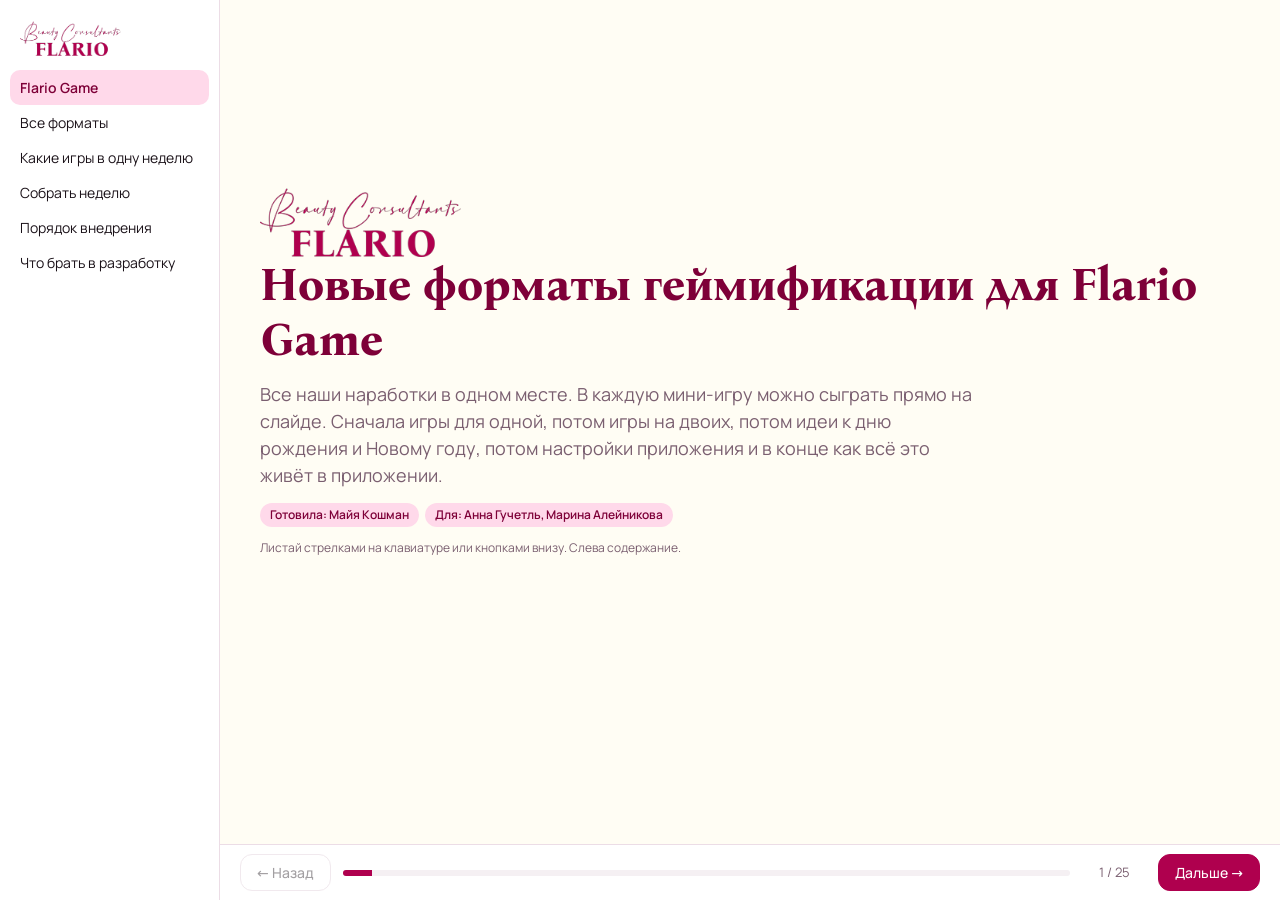
==== commit 59cfd824: "Пересобрать презу в фирменном стиле: банки из базы, iPhone, короткое меню, правки игр Co-authored-by" ====
--- a/mini-games-deck/flario-mini-games.html
+++ b/mini-games-deck/flario-mini-games.html
@@ -4,7 +4,387 @@
 <meta charset="utf-8">
 <meta name="viewport" content="width=device-width,initial-scale=1">
 <title>Flario Game: новые форматы геймификации</title>
-<style>:root{
+<style>@font-face {
+  font-family: 'Bona Nova';
+  font-style: italic;
+  font-weight: 400;
+  font-display: swap;
+  src: url([data-uri]) format('woff2');
+  unicode-range: U+0460-052F, U+1C80-1C8A, U+20B4, U+2DE0-2DFF, U+A640-A69F, U+FE2E-FE2F;
+}
+/* cyrillic */
+
+@font-face {
+  font-family: 'Bona Nova';
+  font-style: italic;
+  font-weight: 400;
+  font-display: swap;
+  src: url([data-uri]) format('woff2');
+  unicode-range: U+0301, U+0400-045F, U+0490-0491, U+04B0-04B1, U+2116;
+}
+/* greek */
+
+@font-face {
+  font-family: 'Bona Nova';
+  font-style: italic;
+  font-weight: 400;
+  font-display: swap;
+  src: url([data-uri]) format('woff2');
+  unicode-range: U+0307-0308, U+0590-05FF, U+200C-2010, U+20AA, U+25CC, U+FB1D-FB4F;
+}
+/* vietnamese */
+
+@font-face {
+  font-family: 'Bona Nova';
+  font-style: italic;
+  font-weight: 400;
+  font-display: swap;
+  src: url([data-uri]) format('woff2');
+  unicode-range: U+0100-02BA, U+02BD-02C5, U+02C7-02CC, U+02CE-02D7, U+02DD-02FF, U+0304, U+0308, U+0329, U+1D00-1DBF, U+1E00-1E9F, U+1EF2-1EFF, U+2020, U+20A0-20AB, U+20AD-20C0, U+2113, U+2C60-2C7F, U+A720-A7FF;
+}
+/* latin */
+
+@font-face {
+  font-family: 'Bona Nova';
+  font-style: italic;
+  font-weight: 400;
+  font-display: swap;
+  src: url([data-uri]) format('woff2');
+  unicode-range: U+0000-00FF, U+0131, U+0152-0153, U+02BB-02BC, U+02C6, U+02DA, U+02DC, U+0304, U+0308, U+0329, U+2000-206F, U+20AC, U+2122, U+2191, U+2193, U+2212, U+2215, U+FEFF, U+FFFD;
+}
+/* cyrillic-ext */
+
+@font-face {
+  font-family: 'Bona Nova';
+  font-style: normal;
+  font-weight: 400;
+  font-display: swap;
+  src: url([data-uri]) format('woff2');
+  unicode-range: U+0460-052F, U+1C80-1C8A, U+20B4, U+2DE0-2DFF, U+A640-A69F, U+FE2E-FE2F;
+}
+/* cyrillic */
+
+@font-face {
+  font-family: 'Bona Nova';
+  font-style: normal;
+  font-weight: 400;
+  font-display: swap;
+  src: url([data-uri]) format('woff2');
+  unicode-range: U+0301, U+0400-045F, U+0490-0491, U+04B0-04B1, U+2116;
+}
+/* greek */
+
+@font-face {
+  font-family: 'Bona Nova';
+  font-style: normal;
+  font-weight: 400;
+  font-display: swap;
+  src: url([data-uri]) format('woff2');
+  unicode-range: U+0307-0308, U+0590-05FF, U+200C-2010, U+20AA, U+25CC, U+FB1D-FB4F;
+}
+/* vietnamese */
+
+@font-face {
+  font-family: 'Bona Nova';
+  font-style: normal;
+  font-weight: 400;
+  font-display: swap;
+  src: url([data-uri]) format('woff2');
+  unicode-range: U+0100-02BA, U+02BD-02C5, U+02C7-02CC, U+02CE-02D7, U+02DD-02FF, U+0304, U+0308, U+0329, U+1D00-1DBF, U+1E00-1E9F, U+1EF2-1EFF, U+2020, U+20A0-20AB, U+20AD-20C0, U+2113, U+2C60-2C7F, U+A720-A7FF;
+}
+/* latin */
+
+@font-face {
+  font-family: 'Bona Nova';
+  font-style: normal;
+  font-weight: 400;
+  font-display: swap;
+  src: url([data-uri]) format('woff2');
+  unicode-range: U+0000-00FF, U+0131, U+0152-0153, U+02BB-02BC, U+02C6, U+02DA, U+02DC, U+0304, U+0308, U+0329, U+2000-206F, U+20AC, U+2122, U+2191, U+2193, U+2212, U+2215, U+FEFF, U+FFFD;
+}
+/* cyrillic-ext */
+
+@font-face {
+  font-family: 'Bona Nova';
+  font-style: normal;
+  font-weight: 700;
+  font-display: swap;
+  src: url([data-uri]) format('woff2');
+  unicode-range: U+0460-052F, U+1C80-1C8A, U+20B4, U+2DE0-2DFF, U+A640-A69F, U+FE2E-FE2F;
+}
+/* cyrillic */
+
+@font-face {
+  font-family: 'Bona Nova';
+  font-style: normal;
+  font-weight: 700;
+  font-display: swap;
+  src: url([data-uri]) format('woff2');
+  unicode-range: U+0301, U+0400-045F, U+0490-0491, U+04B0-04B1, U+2116;
+}
+/* greek */
+
+@font-face {
+  font-family: 'Bona Nova';
+  font-style: normal;
+  font-weight: 700;
+  font-display: swap;
+  src: url([data-uri]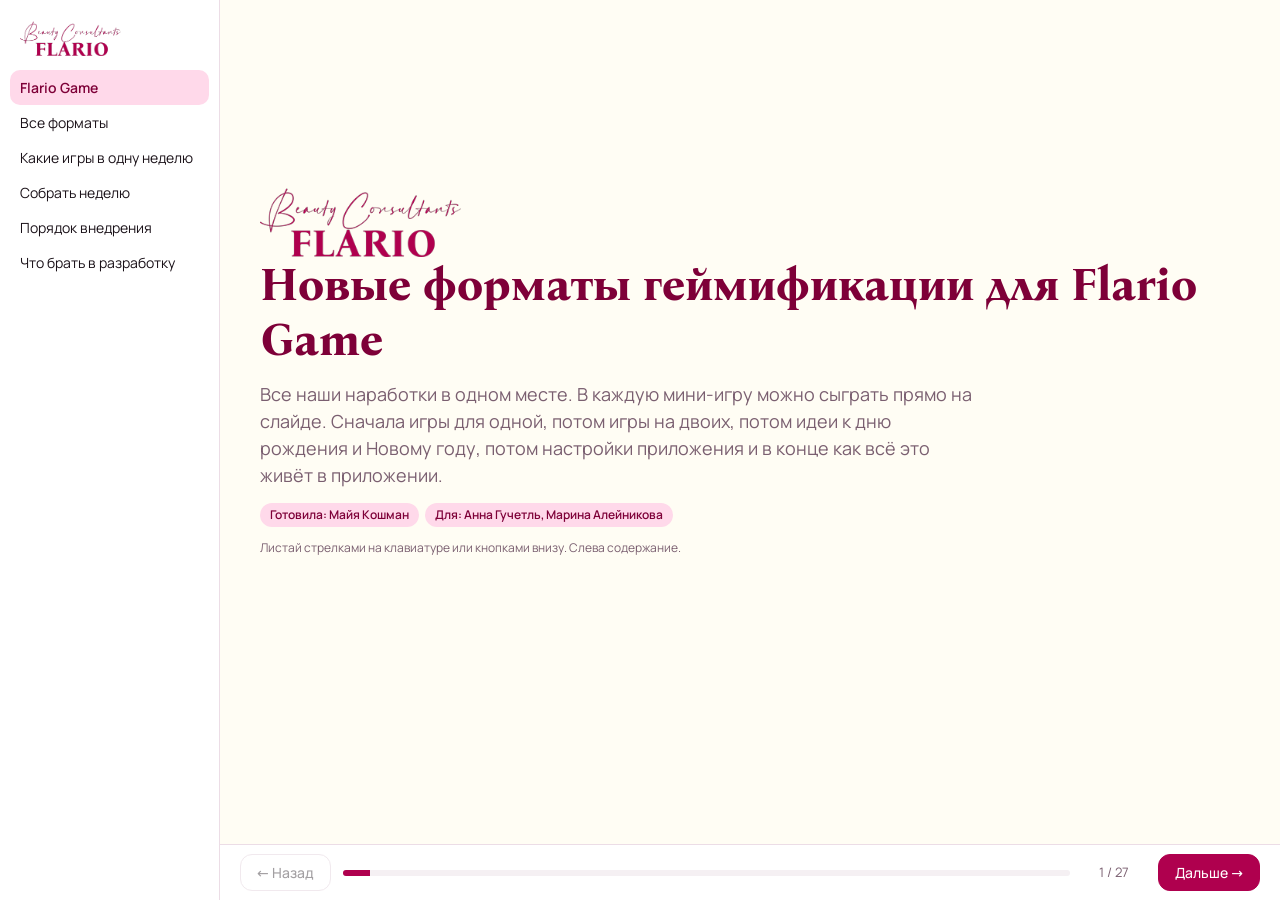
==== commit d131b482: "Заменить презу на v7: Найди пару и Разбери пирамидку Канон, _final и копия v7 — один файл. В скиле о" ====
--- a/mini-games-deck/flario-mini-games.html
+++ b/mini-games-deck/flario-mini-games.html
@@ -475,7 +475,7 @@
 .tabs{display:flex;gap:6px;margin-bottom:6px;flex:none}
 .tabs button{border:1px solid var(--border2);background:#fff;border-radius:16px;padding:4px 12px;font-size:12px;color:var(--muted)}
 .tabs button.on{background:var(--crimson);color:#fff;border-color:var(--crimson)}
-.overlay{position:absolute;inset:0;background:rgba(250,247,249,.94);display:flex;flex-direction:column;align-items:center;justify-content:center;gap:10px;text-align:center;padding:24px;z-index:50;animation:fade .25s}
+.overlay{position:absolute;inset:0;background:#faf7f9;display:flex;flex-direction:column;align-items:center;justify-content:center;gap:10px;text-align:center;padding:24px;z-index:50;animation:fade .25s}
 .overlay h3{margin:0;font-size:22px;color:var(--crimson-dark)}
 .overlay p{margin:0;color:var(--muted);font-size:14px}
 .overlay.lose h3{color:var(--red)}
@@ -485,6 +485,12 @@
 .pop{animation:pop .3s}
 @keyframes bob{0%,100%{transform:translateY(0)}50%{transform:translateY(-6px)}}
 .bob{animation:bob 1.6s ease-in-out infinite}
+.mascot .m-body{transform-origin:100px 190px;animation:mbob 1.8s ease-in-out infinite}
+.mascot .m-arm{transform-box:fill-box;transform-origin:50% 20%;animation:marm 1.1s ease-in-out infinite alternate}
+.mascot .m-spark{transform-box:fill-box;transform-origin:center;animation:mspark 1.4s ease-in-out infinite}
+@keyframes mbob{0%,100%{transform:translateY(0) scale(1,1)}50%{transform:translateY(-4px) scale(1.02,.98)}}
+@keyframes marm{from{transform:rotate(-8deg)}to{transform:rotate(8deg)}}
+@keyframes mspark{0%,100%{transform:scale(.6);opacity:.5}50%{transform:scale(1.15);opacity:1}}
 
 /* flasks */
 .stream{position:absolute;width:6px;background:linear-gradient(#fff0,var(--liq,#d4005f),#fff0);border-radius:4px;z-index:8;pointer-events:none;opacity:.85}
@@ -514,7 +520,8 @@
 .fw div.sel{background:var(--blush);border-color:var(--crimson2)}
 .fw div.fd{background:var(--green-bg);border-color:#9ec47c;color:var(--green)}
 .wl{display:flex;flex-wrap:wrap;gap:4px 10px;justify-content:center;font-size:12px;color:var(--muted);margin-top:8px}
-.wl .fd{text-decoration:line-through;color:var(--green)}
+.wl span{padding:2px 9px;border-radius:10px;background:#fff;border:1px solid var(--border)}
+.wl .fd{color:#fff;border-color:transparent;font-weight:700}
 
 /* pyramid */
 .pyr{position:relative;width:340px;height:270px;margin-top:4px;flex:none}
@@ -537,8 +544,8 @@
 .seq i.f{background:var(--green);border-color:var(--green);color:#fff}
 
 /* baskets */
-.bk{position:relative;width:340px;height:440px;background:#fff;border:1px solid var(--border);border-radius:16px;overflow:hidden;flex:none;touch-action:none}
-.bk .lane{position:absolute;top:0;bottom:0;border-right:1px dashed var(--border)}
+.bk{position:relative;width:340px;height:440px;background:linear-gradient(180deg,#f9cfe2,#ef9fc3);border:1px solid var(--border);border-radius:16px;overflow:hidden;flex:none;touch-action:none}
+.bk .lane{position:absolute;top:0;bottom:0;border-right:2px dashed rgba(255,255,255,.55)}.bk .lane:nth-child(odd){background:rgba(255,255,255,.12)}
 .bk .jar{position:absolute;width:44px;text-align:center;font-size:9px;line-height:1.1;color:var(--muted);margin-left:-22px}
 .bk .bsk{position:absolute;bottom:6px;height:64px;border-radius:6px 6px 18px 18px;background:var(--blush);border:2px solid var(--crimson2);display:flex;align-items:center;justify-content:center;font-weight:700;font-size:12px;color:var(--crimson-dark);text-align:center;transition:left .5s}
 .bk .bsk.flip{animation:pop .4s}
@@ -553,7 +560,7 @@
 .tbar i{display:block;height:100%;background:var(--crimson);width:100%}
 
 /* head */
-.headbox{position:relative;width:340px;height:200px;flex:none}
+.headbox{position:relative;width:340px;height:236px;flex:none}
 .menu{display:grid;grid-template-columns:repeat(4,1fr);gap:6px;width:100%;margin-top:6px;padding:0 4px}
 .menu button{border:1.5px solid var(--border2);background:#fff;border-radius:12px;padding:5px 2px;font-size:10px;line-height:1.1;color:var(--text);display:flex;flex-direction:column;align-items:center;gap:2px}
 .menu button.on{border-color:var(--crimson);background:var(--blush)}
@@ -635,12 +642,252 @@
 .compat .ok{border-left:4px solid #27500a}
 .compat .no{border-left:4px solid #a32d2d}
 .compat .mid{border-left:4px solid #e8a33d}
-.flarik-face{position:relative;display:inline-block}
-.flarik-face .emo{position:absolute;left:50%;top:46%;transform:translate(-50%,-50%);pointer-events:none}
+.flarik-face{position:relative;display:inline-flex;align-items:center;justify-content:center;vertical-align:middle}
+.flarik-face img{width:100%;height:100%;object-fit:contain;display:block}
+.flarik-face .emo{position:absolute;left:50%;top:48%;transform:translate(-50%,-50%);pointer-events:none}
+.chip img{width:16px;height:16px;vertical-align:middle}
+
+.jars{display:grid;grid-template-columns:repeat(3,1fr);gap:4px;width:100%;position:relative;margin-top:4px}
+.jv{position:relative;border:none;background:transparent;padding:0;height:150px;border-radius:16px;cursor:pointer;transition:transform .2s}
+.jv.sel{transform:translateY(-8px);z-index:4}
+.jv .bottle{width:80px;height:134px;margin:8px auto 0;position:relative}
+.jv::after{content:"";position:absolute;left:8%;right:8%;bottom:3px;height:7px;border-radius:4px;background:#e2bccf}
+.jv .became{position:absolute;left:0;right:0;bottom:10px;display:flex;justify-content:center;animation:pop .45s}
+.jv .bname{position:absolute;left:0;right:0;bottom:-2px;font-size:9px;color:#7e0038;font-weight:700;text-align:center;line-height:1}
+.jv.done{background:none}
+.jv .became.still{animation:none}
+.jars{background:linear-gradient(180deg,#fbe9f1,#f4d6e5);border-radius:22px;padding:10px 4px 6px;box-shadow:inset 0 0 0 1px #ecd0de}
+.pour{position:absolute;top:-6px;width:9px;height:48px;border-radius:6px;z-index:8;pointer-events:none;box-shadow:0 0 0 2px rgba(255,255,255,.4)}
+
+.wheel{width:318px;height:318px}
+.wheel .lt{width:50px;height:50px;margin:-25px 0 0 -25px;font-size:24px}
+.slots i{width:40px;height:46px;font-size:24px}
+.fw{grid-template-columns:repeat(8,1fr);width:100%;gap:3px}
+.fw div{width:auto;aspect-ratio:1;height:auto;font-size:16px}
+
+.simon-wheel{width:min(100%,430px);aspect-ratio:1;border-radius:50%;background:#3a0a22;padding:16px;display:grid;grid-template-columns:1fr 1fr;grid-template-rows:1fr 1fr;gap:12px;position:relative;box-shadow:0 12px 0 #26061a;margin-top:6px}
+.simon-wheel button{border:none;border-radius:18px;display:flex;flex-direction:column;align-items:center;justify-content:center;gap:2px;font-weight:800;text-shadow:0 1px 0 rgba(0,0,0,.15)}
+.simon-wheel button b{font-size:15.5px;line-height:1.1;text-align:center}.simon-wheel button small{text-align:center}
+.simon-wheel button small{font-size:11px;font-weight:600;opacity:.9}
+.simon-wheel button:nth-child(1){border-radius:46% 16px 16px 16px}
+.simon-wheel button:nth-child(2){border-radius:16px 46% 16px 16px}
+.simon-wheel button:nth-child(3){border-radius:16px 16px 16px 46%}
+.simon-wheel button:nth-child(4){border-radius:16px 16px 46% 16px}
+.simon-wheel button.lit{filter:brightness(1.45);transform:scale(.97)}
+.simon-hub{position:absolute;left:50%;top:50%;transform:translate(-50%,-50%);width:27%;aspect-ratio:1;border-radius:50%;background:#26061a;color:#fff;display:flex;flex-direction:column;align-items:center;justify-content:center;z-index:2;pointer-events:none;box-shadow:0 0 0 10px #3a0a22}
+.simon-hub small{font-size:11px;letter-spacing:.08em}
+.simon-hub b{font-size:24px;line-height:1}
+
+.field{position:relative;width:100%;height:448px;flex:none}
+.pcard{position:absolute;width:92px;height:104px;border-radius:14px;background:#fff;border:2px solid #ead7e1;box-shadow:0 4px 0 #ead7e1;padding:4px 4px 6px}
+.pcard.free{border-color:#af004e;box-shadow:0 4px 0 #af004e}
+.pcard.cov{opacity:1;filter:brightness(.93) saturate(.75)}
+.pcard .face{height:100%;display:flex;flex-direction:column;align-items:center;justify-content:flex-end}
+.pcard b,.hand b{font-size:9px;line-height:1.05;color:#7e0038;font-weight:700;text-align:center}
+.hand .sl{width:58px;height:70px;overflow:hidden}
+.hand .face img{width:40px !important}
+
+.bk .bsk{background:transparent;border:none;box-shadow:none;padding:0}
+.bk .jar{width:92px;margin-left:-46px;z-index:2}
+.bk .jar .jt{background:none;border:0;box-shadow:none;padding:0;display:flex;flex-direction:column;align-items:center;filter:drop-shadow(0 3px 3px rgba(126,0,56,.25))}
+.bk .jar .jt img{width:100%;height:78px;object-fit:contain;display:block}
+.bk .jar .jt b{font-size:9px;line-height:1.05;color:#7e0038;font-weight:700;text-align:center}
+.bk .bsk{z-index:3}
+
+.play-scene{position:relative;width:100%;flex:1;min-height:480px;border-radius:18px;overflow:hidden}
+.play-bg,.play-bg svg{position:absolute;inset:0;width:100%;height:100%;display:block}
+.spot{position:absolute;border:none;background:transparent;padding:0;cursor:pointer}
+.spot.got{filter:drop-shadow(0 0 0 3px #27500a);transform:scale(1.08)}
+.clock{display:flex;justify-content:center}
+.choice3{display:grid;grid-template-columns:repeat(3,1fr);gap:6px;width:100%}
+.choice3 button{background:#fff;border:1.5px solid var(--border2);border-radius:14px;padding:6px 4px;min-height:132px;display:flex;flex-direction:column;align-items:center;justify-content:flex-end;gap:4px}
+.choice3 b{font-size:10px;line-height:1.15;color:#7e0038}
+
+.net-home{width:100%;height:100%;overflow:hidden;display:flex;flex-direction:column}
+.hs-top{width:100%;flex:none;aspect-ratio:430/208;background-size:100% auto;background-position:top;background-repeat:no-repeat}
+.hs-bot{width:100%;flex:none;aspect-ratio:430/728;background-size:100% auto;background-position:bottom;background-repeat:no-repeat}
+.net-card{flex:none;margin:0 9px 8px;display:flex;gap:6px;border-radius:20px;padding:10px 10px 10px 4px;background:linear-gradient(135deg,#FFD9EA,#fff 70%);border:1px solid #f3bfd6;box-shadow:0 6px 14px rgba(175,0,78,.12)}
+.net-plant{position:relative;flex:none;width:112px;height:168px}
+.np-pot{position:absolute;left:30px;right:30px;bottom:0;height:22px;background:linear-gradient(#af004e,#7e0038);border-radius:3px 3px 10px 10px;clip-path:polygon(0 0,100% 0,88% 100%,12% 100%)}
+.np-stem{position:absolute;left:50%;bottom:20px;width:6px;margin-left:-3px;background:#5aa02c;border-radius:3px;transition:height .25s}
+.np-leaf{position:absolute;left:50%;width:22px;height:12px;background:#7bc043;border-radius:12px 0 12px 0;margin-bottom:20px}
+.np-leaf.l{margin-left:-24px;transform:scaleX(-1)}
+.np-leaf.r{margin-left:3px}
+.np-fl{position:absolute;left:50%;transform:translateX(-50%);display:flex;transition:.25s}
+.np-fl img{width:100%;height:100%;object-fit:contain}
+.np-glow{position:absolute;left:50%;top:10px;width:110px;height:110px;margin-left:-55px;border-radius:50%;background:radial-gradient(circle,rgba(255,255,255,.95),rgba(255,217,234,0) 70%);transition:opacity .25s}
+.nc-r{flex:1;min-width:0;text-align:left}
+.nc-r small{font-size:10px;letter-spacing:.08em;color:#a8105a;font-weight:800}
+.nc-r b{display:block;font-family:'Bona Nova',serif;font-size:20px;color:#7e0038;line-height:1.1}
+.nc-r p{margin:3px 0 6px;font-size:11.5px;line-height:1.3;color:#3a2b34}
+.nc-stage{display:inline-block;background:#af004e;color:#fff;font-weight:800;font-size:12px;border-radius:12px;padding:2px 10px}
+.np-st{display:flex;flex-wrap:wrap;gap:2px 8px;margin:6px 0 2px}
+.np-st span{font-size:10px;color:#a58a99;display:flex;align-items:center;gap:3px}
+.np-st span i{width:8px;height:8px;border-radius:50%;background:#e5d3dc;display:inline-block}
+.np-st span.on{color:#7e0038;font-weight:700}
+.np-st span.on i{background:#af004e}
+.nc-r .slider{width:100%;margin:4px 0 0}
+.nc-r em{font-size:10px;color:#a58a99;font-style:normal}
+.phone-screen.bare .app-bar{display:none}
+.gl-screen{position:relative;width:100%;height:100%;display:flex;flex-direction:column;overflow:hidden;background:#faf7f9}
+.gl-top{flex:none;position:relative;background:linear-gradient(180deg,#1d0716,#3a0a22);padding-top:34px;border-radius:0 0 22px 22px;box-shadow:0 6px 16px rgba(58,10,34,.3);z-index:2}
+.gl-wire{width:100%}
+.gl-count{position:absolute;right:10px;bottom:6px;font-size:11px;font-weight:800;color:#ffd9ea;background:rgba(255,255,255,.12);border-radius:10px;padding:1px 8px}
+.bulb.pop{transform-box:fill-box;transform-origin:50% 0;animation:bulbpop .9s ease-out}
+@keyframes bulbpop{0%{transform:scale(.3);opacity:0}50%{transform:scale(1.6)}100%{transform:scale(1);opacity:1}}
+.gl-home{flex:1;overflow:hidden;margin-top:-10px}
+.gl-home img{display:block;width:100%;margin-top:-10%}
+.gl-modal{position:absolute;inset:0;z-index:5;background:rgba(40,8,26,.58);display:flex;align-items:center;justify-content:center;padding:18px;animation:fade .3s}
+.gl-card{width:100%;background:#fff;border-radius:24px;padding:16px 16px 18px;text-align:center;display:flex;flex-direction:column;align-items:center;gap:6px;box-shadow:0 18px 40px rgba(0,0,0,.35);animation:pop .45s}
+.gl-card small{font-size:11px;letter-spacing:.1em;color:#a8105a;font-weight:800}
+.gl-card b{font-family:'Bona Nova',serif;font-size:22px;color:#7e0038}
+.gl-card p{margin:0;font-size:13px;color:#3a2b34}
+.chip.big{font-size:18px;padding:4px 16px;margin:2px 0 6px}
+.gl-again{white-space:nowrap;position:absolute;left:50%;bottom:10px;transform:translateX(-50%);z-index:4;border:0;background:rgba(255,255,255,.92);color:#7a5f70;font-size:11px;border-radius:12px;padding:5px 12px;box-shadow:0 2px 8px rgba(0,0,0,.15);cursor:pointer}
+.garland-bar small{display:block;font-size:11px;color:#7a5f70;font-weight:500}
+.garland-bar b{color:#7e0038}
+.mech{display:flex;gap:10px;align-items:flex-start;width:100%;background:#fff;border:1px solid var(--border);border-radius:16px;padding:10px 12px;margin-top:8px;text-align:left}
+.mech-i{flex:none;width:58px;height:58px;border-radius:14px;background:#fff0f6;display:flex;align-items:center;justify-content:center}
+.mech b{display:block;color:#7e0038;font-size:14px;margin-bottom:2px}
+.mech p{margin:0;font-size:12px;line-height:1.3;color:#3a2b34}
+.mech small{display:block;margin-top:4px;font-size:11px;color:#7a5f70}
+.home-layer{position:relative;width:100%;flex:1;min-height:420px;overflow:hidden}
+.home-layer>img{width:100%;height:100%;object-fit:cover;object-position:top;display:block}
+.garland{position:absolute;left:8px;right:8px;top:148px;height:70px;display:flex;justify-content:space-between;align-items:flex-end;padding:0 2px 6px;background:linear-gradient(#7e0038,#7e0038) center 8px/100% 3px no-repeat}
+.garland i{width:14px;height:20px;border-radius:8px 8px 11px 11px;display:block}
+.bloom-cap{position:absolute;left:12px;right:12px;bottom:10px;z-index:4;background:rgba(255,255,255,.96);border-radius:16px;padding:8px 12px;text-align:center;border:1px solid var(--border)}
+.spot.disc{background:#fff;border-radius:12px;padding:2px;box-shadow:0 2px 0 rgba(0,0,0,.15)}
+.garland i.on{box-shadow:0 6px 10px rgba(212,0,95,.35)}
+.garland-bar{width:100%;display:flex;align-items:center;justify-content:space-between;gap:8px;padding:8px 10px;background:#fff}
+.bloom{position:absolute;left:0;right:0;top:64px;bottom:24px;display:flex;flex-direction:column;align-items:center;justify-content:center}
+.bloom-cap{background:rgba(255,255,255,.94);border-radius:16px;padding:8px 12px;text-align:center;margin-top:4px;border:1px solid var(--border)}
+.bloom-cap b{display:block;color:#7e0038}
+.bloom-cap span{font-size:12px;color:#7a5f70}
+.spark{position:absolute;width:10px;height:10px;border-radius:50%;background:#fff;box-shadow:0 0 10px #fff}
+.salon-bg{position:absolute;inset:0;z-index:0;pointer-events:none}
+.spa .st,.spa .ppl{z-index:2}
+.spa .ppl{width:40px;height:56px;margin:-28px 0 0 -20px}
+.spa .st.shelf{width:74px;height:50px;display:flex;flex-direction:column;background:transparent;border-color:transparent;justify-content:flex-end;gap:0}
+.spa .st.door{display:none}
+.spa .st.shelf span{font-size:8px;background:rgba(255,255,255,.92);border-radius:6px;padding:0 4px;margin-top:-2px}
+.spa .st.sink,.spa .st.seat,.spa .st.desk{background:transparent;border-color:transparent;flex-direction:column;gap:0}
+.spa .st.sink,.spa .st.seat{height:96px}.spa .st.sink span,.spa .st.seat span,.spa .st.desk span{margin-top:auto;box-shadow:0 1px 0 rgba(126,0,56,.2);background:rgba(255,255,255,.9);border-radius:8px;padding:0 5px;font-size:9px;font-weight:600;color:var(--crimson-dark)}
+.month-head{width:100%;background:#af004e;color:#fff;border-radius:14px;padding:8px 12px;display:flex;justify-content:space-between;align-items:center;margin-bottom:6px}
+.month-head span{font-size:12px}
+.cal button{aspect-ratio:auto;height:34px;font-size:12px}
+.sec-board{display:grid;grid-template-columns:repeat(3,1fr);grid-template-rows:repeat(2,150px);gap:6px;width:100%;padding:44px 8px 6px;border-radius:18px;background:linear-gradient(180deg,#fbe9f1,#f4d6e5);box-shadow:inset 0 0 0 1px #ecd0de;margin-top:4px}
+.sec-board .sc{position:relative;display:flex;align-items:flex-end;justify-content:center;border-bottom:6px solid #e2bccf;border-radius:4px}
+.sec-board .sj{position:relative;z-index:2;pointer-events:none;filter:drop-shadow(0 4px 4px rgba(126,0,56,.2))}
+.peek-fl{position:absolute;z-index:1;left:50%;bottom:90px;margin-left:-50px;width:100px;height:100px;border:0;background:none;padding:0;cursor:pointer;animation:peekin .8s ease-out}
+.peek-fl::after{content:"";position:absolute;inset:-6px;border-radius:50%;border:2px solid rgba(175,0,78,.0);animation:peekring 1.6s ease-out infinite}
+@keyframes peekring{0%{border-color:rgba(175,0,78,.5);transform:scale(.8)}100%{border-color:rgba(175,0,78,0);transform:scale(1.25)}}
+@keyframes peekin{from{transform:translateY(60px)}to{transform:none}}
+.sec-menu{width:100%;margin-top:8px;background:#fff;border:1px solid var(--border);border-radius:18px;padding:8px 8px 10px;box-shadow:0 -2px 12px rgba(175,0,78,.08)}
+.sm-h{display:flex;justify-content:space-between;align-items:center;padding:0 4px 6px}
+.sm-h b{color:#7e0038;font-size:13px}.sm-h span{color:#a8105a;font-weight:800;font-size:12px}
+.sm-row{display:grid;grid-template-columns:repeat(4,1fr);gap:6px}
+.sm-slot{height:92px;border-radius:12px;background:#faf0f5;border:1.5px dashed #e5b3cb;display:flex;flex-direction:column;align-items:center;justify-content:center;color:#d9a3bd;font-weight:800;font-size:22px;overflow:hidden}
+.sm-slot.got{background:#fff;border:1.5px solid var(--crimson2);box-shadow:0 2px 0 #f0c3d6}
+.sm-slot small{font-size:9.5px;color:#7e0038;font-weight:700;line-height:1}
+.sm-slot.drop{animation:dropin .9s cubic-bezier(.3,1.3,.5,1)}
+@keyframes dropin{0%{transform:translateY(-260px) rotate(-12deg) scale(1.6);opacity:0}30%{opacity:1}70%{transform:translateY(6px) rotate(3deg) scale(1)}100%{transform:none}}
+.emo-card.fly{animation:flyin .6s cubic-bezier(.2,1.2,.4,1)}
+@keyframes flyin{from{transform:translateY(120px) scale(.3) rotate(-14deg);opacity:0}to{transform:none;opacity:1}}
+.emo-card small{display:block;color:#a8105a;font-weight:700;font-size:11px;letter-spacing:.05em;text-transform:uppercase}
+.emo-card{margin:8px auto;text-align:center;background:#fff;border-radius:24px;padding:8px 12px 14px;box-shadow:0 12px 28px rgba(175,0,78,.12);width:100%}
+.emo-card b{display:block;font-size:20px;color:#7e0038}
+.emo-row{display:grid;grid-template-columns:repeat(4,1fr);gap:6px;width:100%}
+.emo-slot{background:#fff;border:1px solid var(--border);border-radius:16px;text-align:center;padding:4px 2px 6px}
+.emo-slot.got{background:#fff}
+.emo-slot .empty{height:72px;display:flex;align-items:center;justify-content:center;opacity:.2;filter:grayscale(1)}
+.emo-slot.got{border-color:var(--crimson2)}
+.emo-slot small{display:block;font-size:10px;color:#7a5f70}
+.peek{border:none;background:transparent;margin:10px auto;display:flex;flex-direction:column;align-items:center}
+.invite{width:100%;display:flex;flex-direction:column;gap:8px}
+.headbox svg{width:300px;height:230px}
+
 .hot{position:absolute;cursor:pointer;border-radius:8px}
 .hot.fd{outline:3px solid #27500a;outline-offset:2px}
 .form{display:flex;flex-direction:column;gap:8px;width:100%}
-@media(max-width:1000px){#deck{grid-template-columns:1fr}#side{display:none}.split,.split.wide{grid-template-columns:1fr}.slide{padding:20px}.phone-wrap{margin:0 auto;position:static}}
+
+.cw{display:grid;grid-template-columns:repeat(6,34px);gap:3px;justify-content:center;margin:2px 0}
+.cw-c{width:34px;height:34px;border-radius:8px;display:flex;align-items:center;justify-content:center;font-weight:800;font-size:18px;color:#fff}
+.cw-c.on{background:#fff;border:2px solid #e6cdda;box-shadow:0 2px 0 #e6cdda}
+.cw-c.on.cur{background:var(--blush);border-color:#e888b0}
+.cw-c.on.cur.typed{color:#7e0038}
+.cw-c.on.cur.hint{color:#e29bb8}
+.cw-c.got.cur{background:#5aa02c;border-color:#5aa02c;box-shadow:0 2px 0 #3d7a1a;color:#fff}
+.cw-c.got{background:#5aa02c;border-color:#5aa02c;box-shadow:0 2px 0 #3d7a1a;animation:pop .35s}
+.wh-shuf{position:absolute;left:50%;top:50%;transform:translate(-50%,-50%);width:46px;height:46px;border-radius:50%;border:0;background:var(--blush);color:var(--crimson);font-size:26px;box-shadow:0 2px 0 #ecc3d6}
+.wheel{box-shadow:0 8px 20px rgba(175,0,78,.12)}
+.simon-panel{width:100%;background:linear-gradient(180deg,#7a1642,#52112e);border-radius:26px;padding:16px 14px 24px;display:flex;flex-direction:column;align-items:center;gap:8px;box-shadow:inset 0 2px 0 rgba(255,255,255,.15)}
+.simon-panel .g-note{color:#ffd9ea;font-size:13px}
+.simon-wheel button{position:relative;box-shadow:inset 0 -7px 0 rgba(0,0,0,.14)}
+.simon-wheel button.lit{box-shadow:0 0 28px 4px rgba(255,255,255,.55),inset 0 -7px 0 rgba(0,0,0,.1)}
+
+.play-scene{position:relative;width:100%;flex:none;aspect-ratio:340/450;min-height:0;border-radius:18px;overflow:hidden;box-shadow:0 0 0 1px var(--border)}
+.tray{display:grid;grid-template-columns:repeat(5,1fr);gap:5px;width:100%;margin-top:6px;padding:6px;background:#fff;border:1px solid var(--border);border-radius:16px;flex:none}
+.tray .tr{height:36px;display:flex;align-items:center;justify-content:center;position:relative;transition:.25s}
+.tray .tr svg,.tray .tr img{max-height:34px;width:34px;height:34px;object-fit:contain}
+.tray .tr.ok{opacity:.28;filter:grayscale(1)}
+.tray .tr.ok::after{content:"✓";position:absolute;right:50%;margin-right:-8px;top:50%;margin-top:-12px;font-size:20px;font-weight:800;color:#2f9a56;filter:none}
+.spot{-webkit-tap-highlight-color:transparent;box-sizing:border-box}
+.spot.got{filter:none;transform:scale(1.15);opacity:.9}
+.spot.got::after{content:"";position:absolute;left:-4px;right:-4px;bottom:-4px;height:30%;border-radius:50%;border:3px solid #2f9a56;background:rgba(47,154,86,.18)}
+.spot.flyout::after{display:none}
+.spot.flyout{animation:flyout .65s ease-in forwards;z-index:9 !important}
+@keyframes flyout{0%{transform:translateY(0) scale(1) rotate(0)}40%{transform:translateY(-26px) scale(1.5) rotate(-10deg);opacity:1}100%{transform:translateY(-80px) scale(1.9) rotate(18deg);opacity:0}}
+.play-fg{position:absolute;inset:0;pointer-events:none;z-index:5}
+.spot{aspect-ratio:1;z-index:3}
+.evo{display:flex;align-items:flex-end;justify-content:center;gap:3px;width:100%;margin-top:6px;flex:none}
+.evo i{font-style:normal;color:#c7a4b6;font-size:16px;padding-bottom:10px}
+.evo-i{display:flex;flex-direction:column;align-items:center;width:52px;padding:3px 0 2px;border-radius:12px;background:#fff;border:1.5px solid #ecd9e3;opacity:.55;transition:.2s}
+.evo-i small{font-size:8.5px;color:#7e0038;font-weight:700}
+.evo-i.got{opacity:1;border-color:#af004e;background:var(--blush)}
+.evo-i.nx{box-shadow:0 0 0 2px #af004e55;opacity:1}
+.mc-time b{font-variant-numeric:tabular-nums}.mc-time.low{color:#c1121f}.mc-time.low b{color:#c1121f}
+.mc-board{width:100%;flex:none;border-radius:20px;background:radial-gradient(circle at 15% 8%,#ffeaf4 0,transparent 45%),radial-gradient(circle at 90% 95%,#f7b8d4 0,transparent 55%),#FFD9EA;padding:10px}
+.mc-grid{display:grid;grid-template-columns:repeat(4,1fr);gap:8px}
+.mc{border:0;background:none;padding:0;height:80px;perspective:600px;cursor:pointer;-webkit-tap-highlight-color:transparent}
+.mc-in{position:relative;width:100%;height:100%;transition:transform .45s;transform-style:preserve-3d}
+.mc.open .mc-in{transform:rotateY(180deg)}
+.mc-back,.mc-front{position:absolute;inset:0;border-radius:13px;display:flex;align-items:center;justify-content:center;backface-visibility:hidden;-webkit-backface-visibility:hidden}
+.mc-back{background:linear-gradient(145deg,#c2105f,#AF004E 60%,#8a0040);box-shadow:0 3px 0 #6e0033,0 5px 9px rgba(175,0,78,.3)}
+.mc-back:before{content:"";position:absolute;inset:5px;border:1.5px dashed rgba(255,217,234,.55);border-radius:9px}
+.mc-back img{filter:drop-shadow(0 3px 3px rgba(60,0,25,.45))}
+.mc-front{background:#fff;transform:rotateY(180deg);box-shadow:0 3px 0 #e9a9c6,0 5px 9px rgba(175,0,78,.15)}
+.mc-front img{width:auto!important;max-width:92%;max-height:74px;height:auto!important}
+.mc.done .mc-front{background:#FEFDBC;box-shadow:0 3px 0 #d8c95a,0 0 0 3px #AF004E}
+.pyr-board{width:100%;flex:none;border-radius:20px;background:radial-gradient(circle at 20% 15%,rgba(255,217,234,.35),transparent 40%),radial-gradient(circle at 85% 70%,rgba(255,79,154,.3),transparent 45%),linear-gradient(160deg,#c4156a,#7a1642 55%,#3a0a22);padding:0 0 10px;box-shadow:inset 0 2px 0 rgba(255,255,255,.12)}
+.pyr-field{position:relative;width:100%;height:392px}
+.pt{position:absolute;width:72px;height:86px;border-radius:12px;background:#fff;border:0;padding:5px 3px 4px;box-shadow:0 3px 0 #d9c3cf,0 6px 10px rgba(0,0,0,.28);transition:transform .15s,filter .2s}
+.pt .face{height:100%;display:flex;flex-direction:column;align-items:center;justify-content:space-between}
+.pt b,.ps b{font-size:8px;line-height:1.05;color:#7e0038;font-weight:700;text-align:center}
+.pt.cov{background:#f2c6da;box-shadow:0 3px 0 #c98aa9;filter:none}.pt.cov img{opacity:.5}
+.pt.free:active{transform:scale(.94)}
+.pyr-hand{display:flex;gap:6px;justify-content:center;margin:0 10px;padding:7px;border-radius:14px;background:rgba(0,0,0,.28)}
+.ps{width:54px;height:66px;border-radius:10px;background:rgba(255,255,255,.12);display:flex;align-items:center;justify-content:center;overflow:hidden}
+.ps.f{background:#fff;box-shadow:0 2px 0 #d9c3cf}
+.ps .face{display:flex;flex-direction:column;align-items:center;gap:1px}
+.ps .face img{width:38px !important;height:38px !important}
+.ps.in{animation:pop .3s}
+#bar .menu{display:none;width:42px;padding:8px 0;font-size:18px;line-height:1}
+@media(max-width:1000px){
+  #deck{grid-template-columns:1fr;height:100dvh}
+  #side{display:none;position:fixed;z-index:50;left:0;top:0;bottom:56px;width:260px;box-shadow:12px 0 40px rgba(0,0,0,.18)}
+  body.menu-open #side{display:block}
+  #bar{padding:0 10px;gap:8px}#bar .menu{display:block}#bar .cnt{min-width:48px;font-size:12px}
+  #bar .btn{padding:8px 10px}
+  .split,.split.wide{grid-template-columns:1fr;gap:14px}
+  .split>.phone-wrap{order:-1}
+  .slide{padding:14px 14px 28px}
+  .slide h1,.hero h1{font-size:28px}.slide h2{font-size:22px}
+  .phone-wrap{width:100%;margin:0 auto;position:static}
+  .grid.c3,.grid.c4,.grid.c2{grid-template-columns:1fr 1fr}
+  .week{grid-template-columns:repeat(2,1fr)}
+  .hero{min-height:0;padding-top:10px}
+}
+@media(max-width:560px){.grid.c3,.grid.c4,.grid.c2{grid-template-columns:1fr}}
 </style>
 </head>
 <body>
@@ -648,6 +895,7 @@
   <nav id="side"></nav>
   <main id="stage"></main>
   <div id="bar">
+    <button class="btn menu" aria-label="Содержание">☰</button>
     <button class="btn prev">← Назад</button>
     <div class="grow"><i></i></div>
     <div class="cnt"></div>
@@ -675,7 +923,7 @@
   lounge: '[data-uri]',
   school: '[data-uri]',
   tsh14: '[data-uri]',
-  tsh17: '[data-uri]',
+  tsh17: '[data-uri]',
   tsh95: '[data-uri]